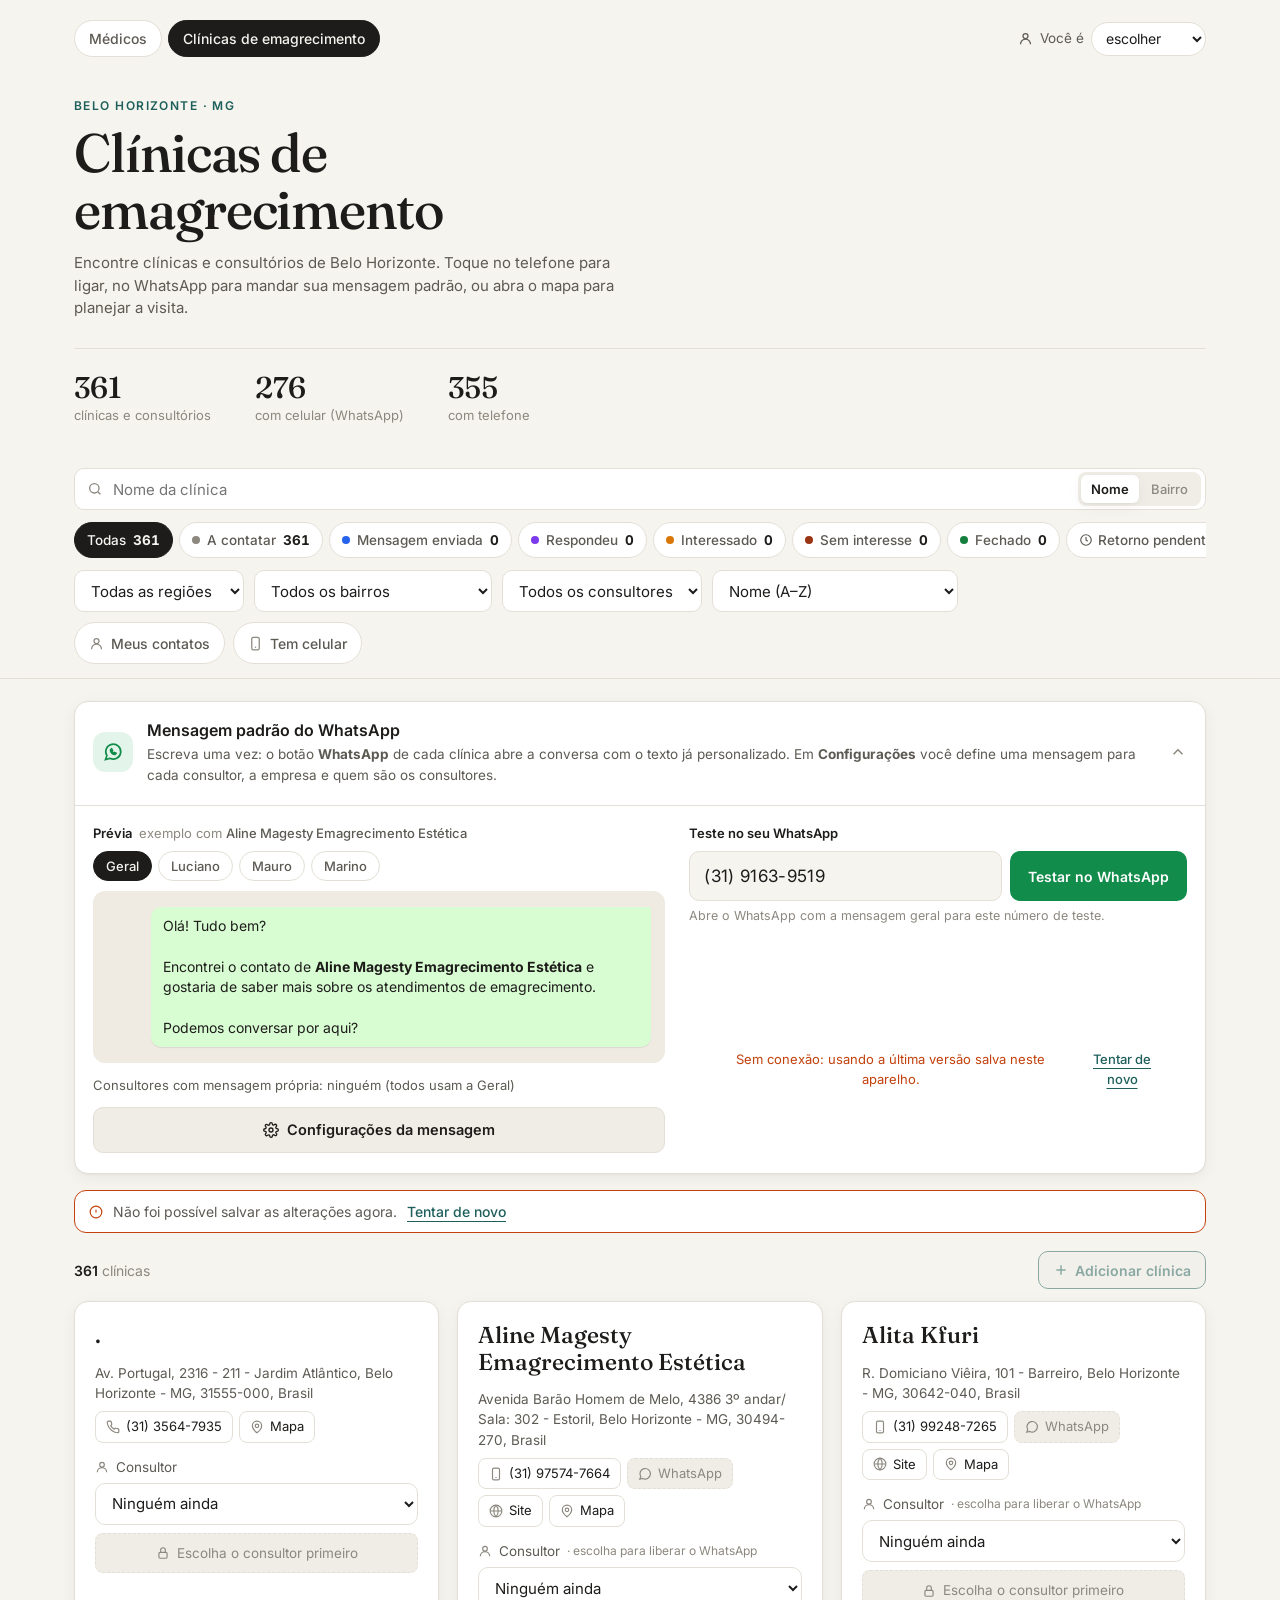
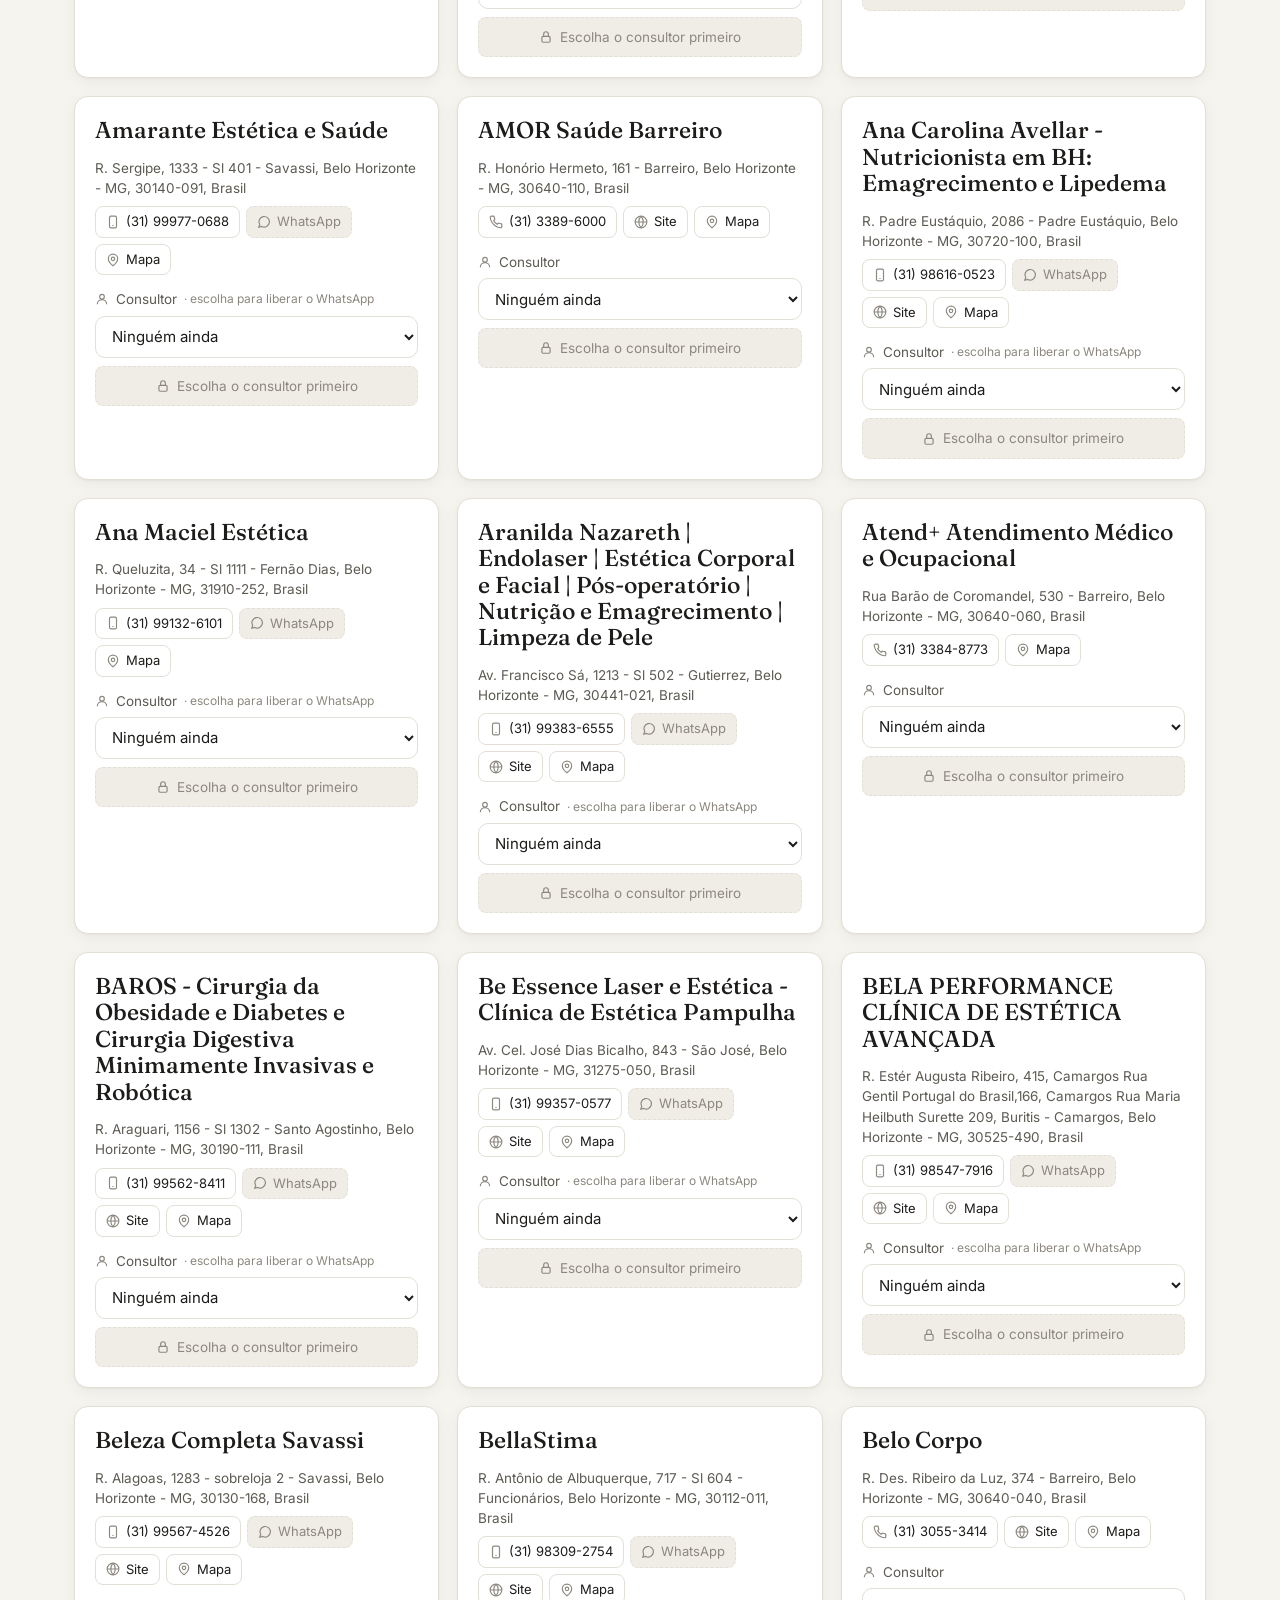
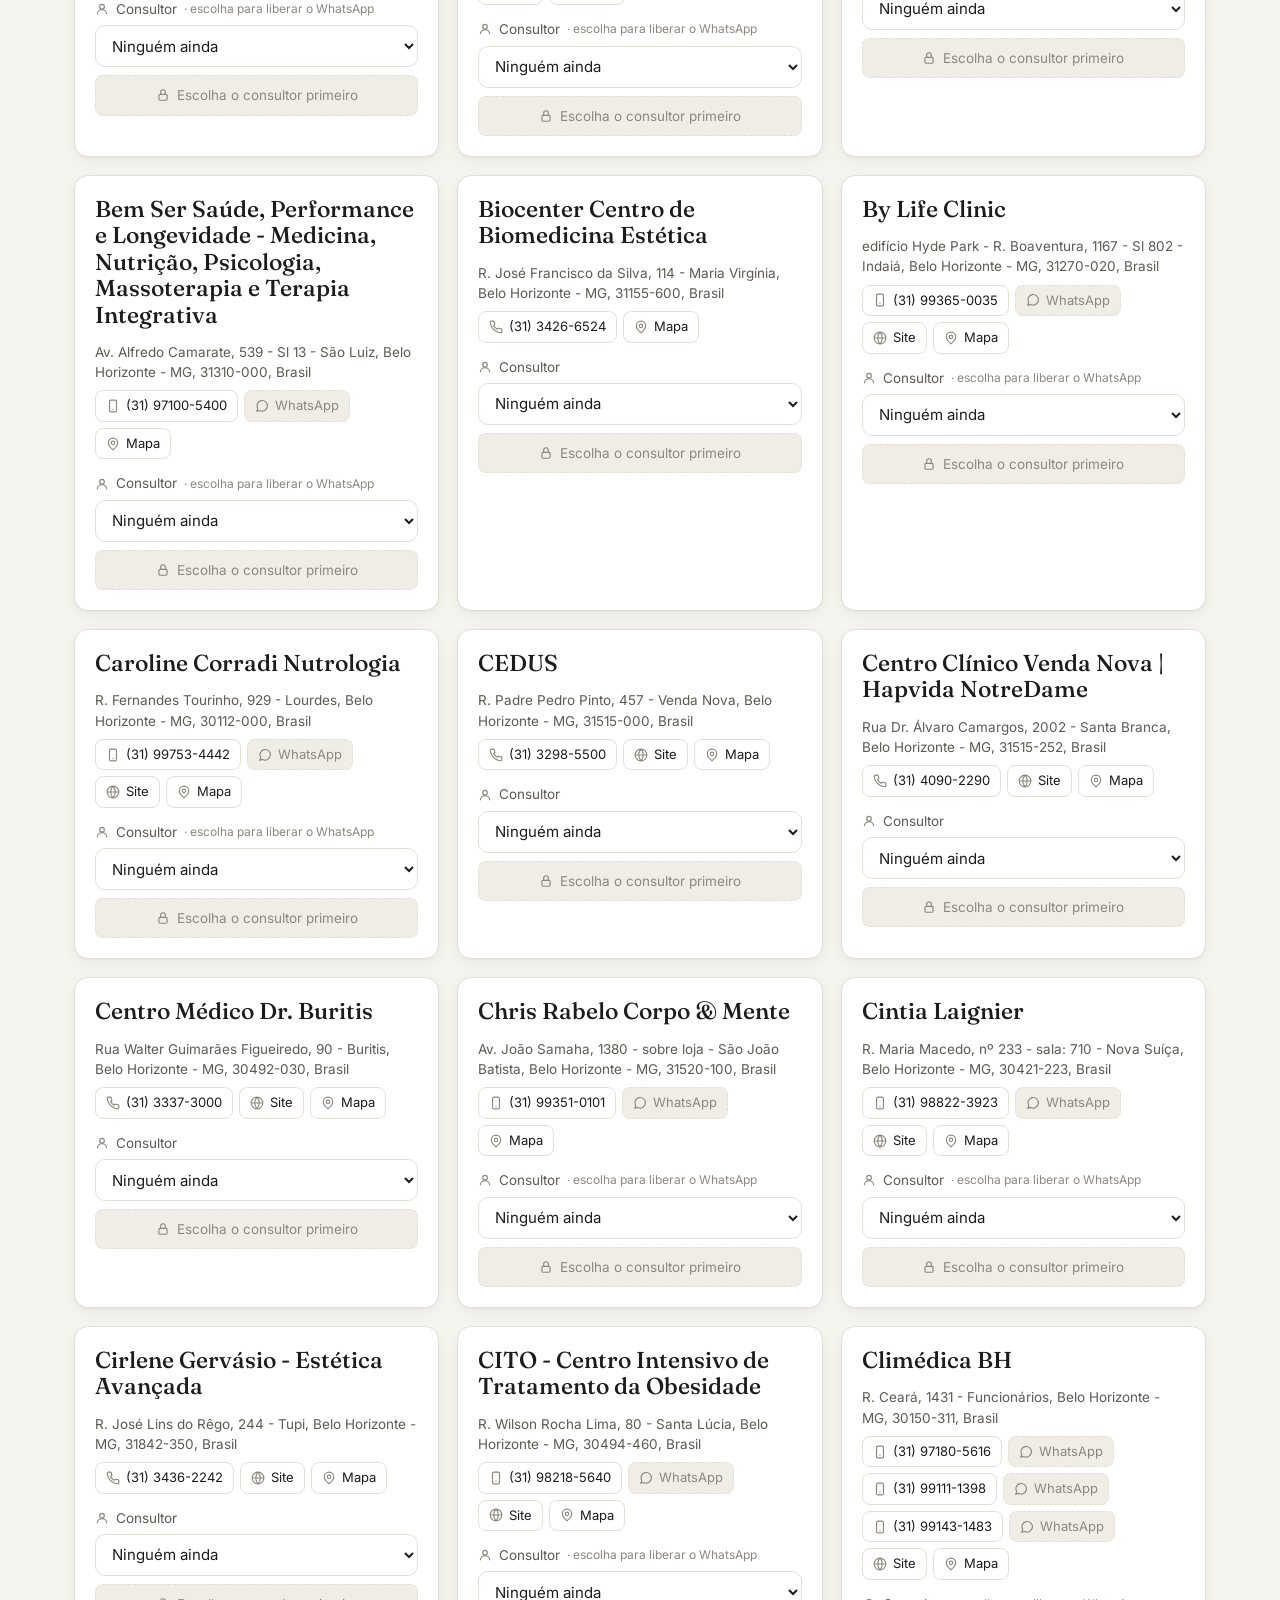
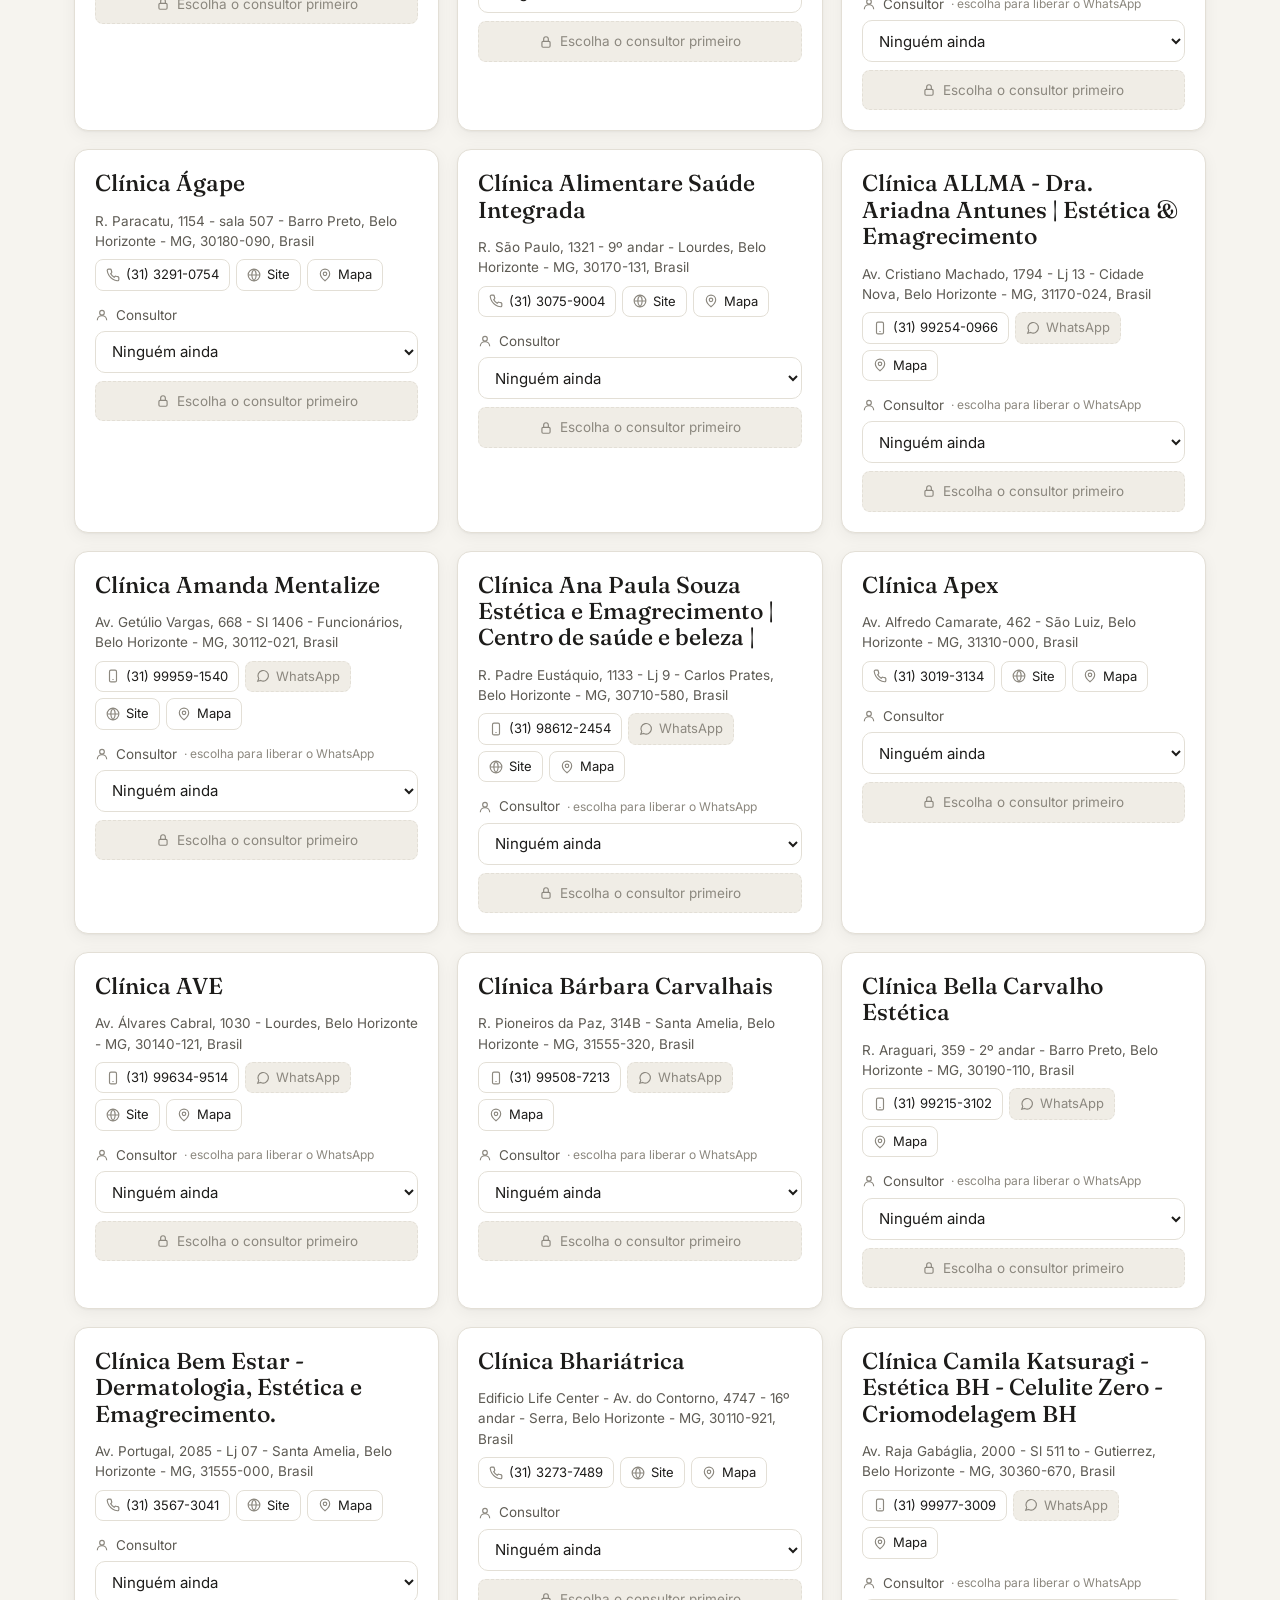
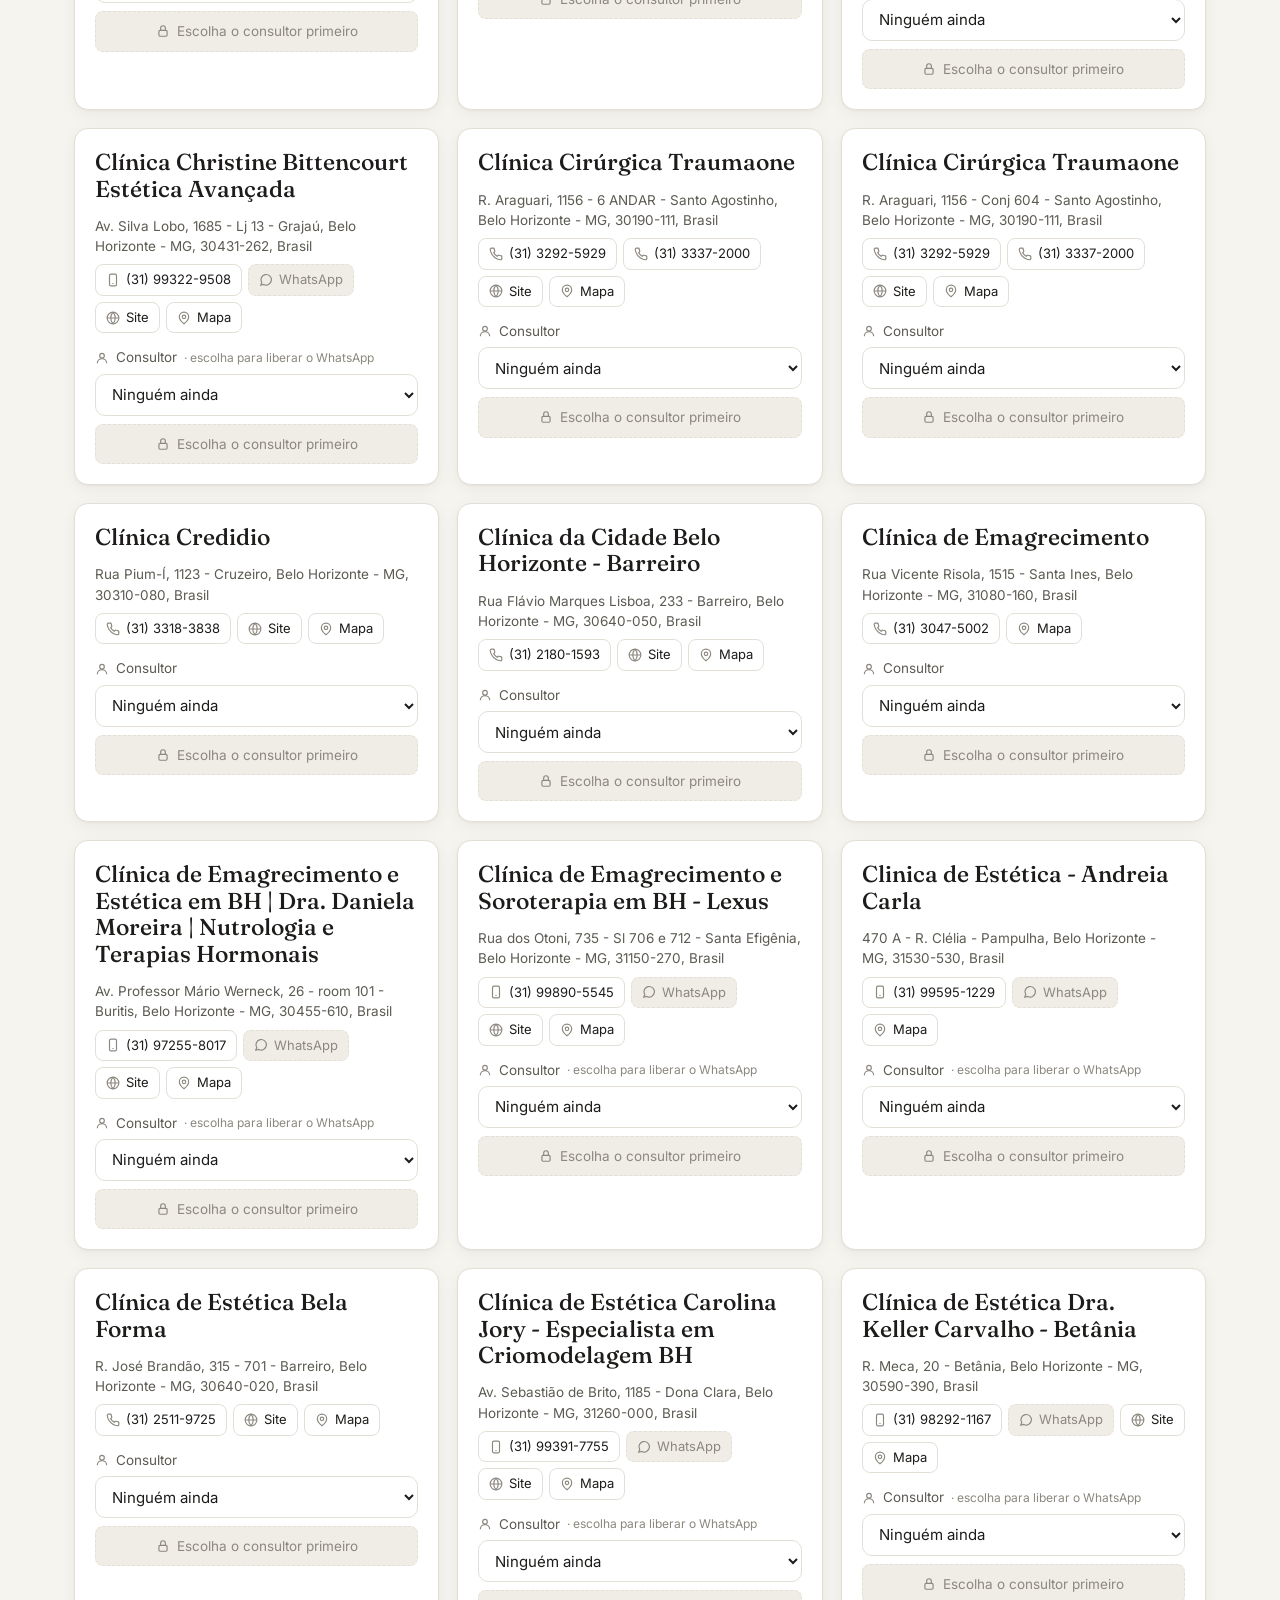
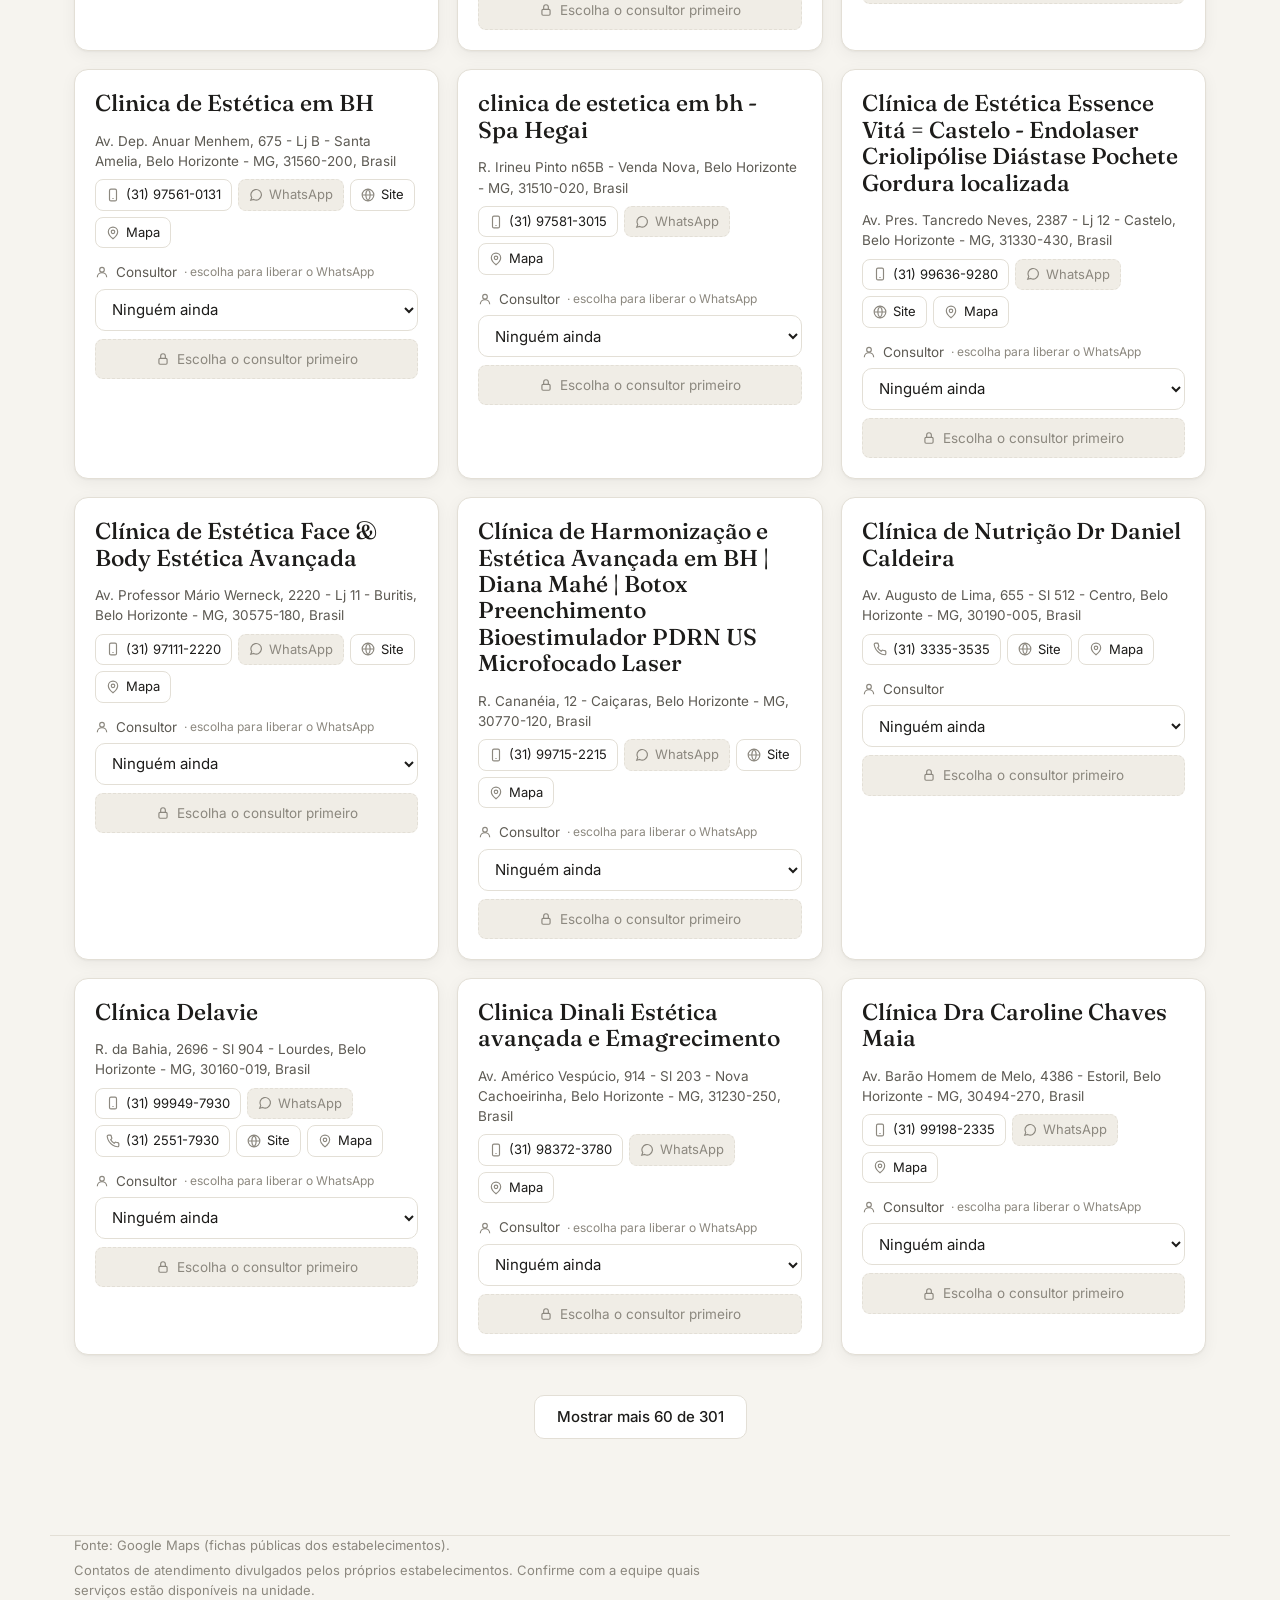
==== clinicas.html @ fc3628d3 "Médicos e clínicas no banco, com botão para adicionar novos - API: tabela itens (GET/POST/DELETE) e " ====
<!doctype html>
<html lang="pt-BR">
<head>
<meta charset="utf-8">
<meta name="viewport" content="width=device-width, initial-scale=1">
<meta name="robots" content="noindex, nofollow">
<title>Clínicas de emagrecimento em BH</title>
<link rel="preconnect" href="https://fonts.googleapis.com">
<link rel="preconnect" href="https://fonts.gstatic.com" crossorigin>
<link href="https://fonts.googleapis.com/css2?family=Fraunces:opsz,wght@9..144,500;9..144,600&family=Inter:wght@400;500;600&display=swap" rel="stylesheet">
<link rel="stylesheet" href="estilo.css?v=16cbb3d1">
</head>
<body>
<nav class="wrap diretorios" aria-label="Diretórios">
  <a href="index.html">Médicos</a>
  <a href="clinicas.html" aria-current="page">Clínicas de emagrecimento</a>
  <label class="eu"><svg width="15" height="15" viewBox="0 0 24 24" fill="none" stroke="currentColor" stroke-width="2" aria-hidden="true"><circle cx="12" cy="8" r="4"/><path d="M4 21a8 8 0 0 1 16 0"/></svg>Você é <select id="eu" aria-label="Você é (consultor que usa este aparelho)"></select></label>
</nav>
<header class="wrap">
  <div class="eyebrow">Belo Horizonte · MG</div>
  <h1>Clínicas de emagrecimento</h1>
  <p class="lede">Encontre clínicas e consultórios de Belo Horizonte. Toque no telefone para ligar, no WhatsApp para mandar sua mensagem padrão, ou abra o mapa para planejar a visita.</p>
  <div class="stats" id="stats"></div>
</header>

<div class="toolbar">
  <div class="wrap">
    <label class="search">
      <svg width="16" height="16" viewBox="0 0 24 24" fill="none" stroke="currentColor" stroke-width="2" aria-hidden="true"><circle cx="11" cy="11" r="7"/><path d="m20 20-3.5-3.5"/></svg>
      <input type="search" id="q" placeholder="Nome da clínica" aria-label="Buscar clínica pelo nome" autocomplete="off">
      <span class="busca-por" role="group" aria-label="Buscar por">
        <button type="button" data-por="nome" aria-pressed="true">Nome</button>
        <button type="button" data-por="bairro" aria-pressed="false">Bairro</button>
      </span>
    </label>
    <div class="funil" id="funil" role="group" aria-label="Etapa do contato"></div>
    <div class="filtros">
      <select id="regiao" aria-label="Região de BH"><option value="">Todas as regiões</option></select>
      <select id="bairro" aria-label="Bairro"><option value="">Todos os bairros</option></select>
      <select id="responsavel" aria-label="Consultor do contato"><option value="">Todos os consultores</option></select>
      <select id="ordem" aria-label="Ordenar a lista"></select>
      <div class="chips" role="group" aria-label="Filtros">
        <button type="button" class="chip" id="meus" aria-pressed="false">
          <svg width="15" height="15" viewBox="0 0 24 24" fill="none" stroke="currentColor" stroke-width="2" aria-hidden="true"><circle cx="12" cy="8" r="4"/><path d="M4 21a8 8 0 0 1 16 0"/></svg>
          Meus contatos
        </button>
        <button type="button" class="chip" id="cel" aria-pressed="false">
          <svg width="15" height="15" viewBox="0 0 24 24" fill="none" stroke="currentColor" stroke-width="2" aria-hidden="true"><rect x="6" y="2" width="12" height="20" rx="2.5"/><path d="M11 18h2"/></svg>
          Tem celular
        </button>
      </div>
    </div>
  </div>
</div>

<main class="wrap">
  <section class="wa-painel" id="wa-painel"></section>

  <div class="nuvem" id="nuvem" role="status"></div>

  <div class="meta">
    <div id="count" aria-live="polite"></div>
    <div class="meta-acoes">
      <button type="button" class="limpar" id="limpar" hidden>Limpar filtros</button>
      <button type="button" class="adicionar" id="adicionar"><svg width="16" height="16" viewBox="0 0 24 24" fill="none" stroke="currentColor" stroke-width="2.2" aria-hidden="true"><path d="M12 5v14M5 12h14"/></svg>Adicionar clínica</button>
    </div>
  </div>
  <div class="clinicas-grid" id="grid"></div>

  <div class="more" id="more" hidden><button type="button">Mostrar mais</button></div>
</main>

<footer class="wrap">
  <p id="fonte"></p>
  <p>Contatos de atendimento divulgados pelos próprios estabelecimentos. Confirme com a equipe quais serviços estão disponíveis na unidade.</p>
</footer>

<script src="comum.js?v=f55525d4"></script>
<script>
const MENSAGEM_PADRAO = "Olá! Tudo bem?\n\nEncontrei o contato de *{nome}* e gostaria de saber mais sobre os atendimentos de emagrecimento.\n\nPodemos conversar por aqui?";
const PAGINA = 60;
const estado = { q: "", por: "nome", regiao: "", bairro: "", cel: false, etapa: "", responsavel: "", ordem: "nome", limite: PAGINA };
let clinicas = [];

const etapas = criarEtapas({
  lista: "clinicas",
  chaveLocal: "clinicas.etapas",
  aviso: document.getElementById("nuvem"),
  aoMudar: () => { if (clinicas.length) render(); },
  podeMudar: id => Boolean(responsaveis.de(id)),
});
const responsaveis = criarResponsaveis({
  lista: "clinicas",
  chaveLocal: "clinicas.responsaveis",
  aviso: document.getElementById("nuvem"),
  aoMudar: () => { if (clinicas.length) render(); },
});

const mapaHref = c => c.place_id
  ? `https://www.google.com/maps/search/?api=1&query=${encodeURIComponent(c.nome || "clínica em Belo Horizonte")}&query_place_id=${encodeURIComponent(c.place_id)}`
  : `https://www.google.com/maps/search/?api=1&query=${encodeURIComponent([c.nome, c.endereco, c.bairro, "Belo Horizonte - MG"].filter(Boolean).join(", "))}`;

const painel = criarPainelWhatsApp({
  el: document.getElementById("wa-painel"),
  chave: "wa.clinicas",
  textoPadrao: MENSAGEM_PADRAO,
  descricao: "Escreva uma vez: o botão <b>WhatsApp</b> de cada clínica abre a conversa com o texto já personalizado. Em <b>Configurações</b> você define uma mensagem para cada consultor, a empresa e quem são os consultores.",
  campos: [{ token: "{nome}", rotulo: "Nome da clínica" }],
  montar: (texto, c) => texto.replaceAll("{nome}", c.nome),
  responsavelDe: c => responsaveis.de(c.id),
  exemplo: () => {
    const c = filtrar(clinicas).find(x => x.celulares.length) || clinicas.find(x => x.celulares.length);
    return c ? { item: c, nome: c.nome } : null;
  },
  aoMudar: () => render(),
  lista: "clinicas",
});

function htmlClinica(c) {
  const links = [htmlTelefones(c.celulares, c.fixos, painel.mensagem(c))];
  if (c.site) links.push(`<a href="${esc(siteHref(c.site))}" target="_blank" rel="noopener">${icone.web}<span>Site</span></a>`);
  links.push(`<a href="${esc(mapaHref(c))}" target="_blank" rel="noopener">${icone.map}<span>Mapa</span></a>`);
  const endereco = c.endereco ? `<div class="addr">${esc(c.endereco)}</div>` : "";
  return `<article class="card clinica-card" data-etapa="${etapas.etapa(c.id)}"><div class="clinica-corpo"><h3>${esc(c.nome)}</h3>${endereco}<div class="links">${links.join("")}</div>${htmlManual(c)}<div class="card-acoes">${responsaveis.seletor(c.id, c.celulares.length > 0)}${etapas.seletor(c.id)}</div></div></article>`;
}

function filtrar(lista) {
  const termo = semAcento(estado.q.trim());
  const numero = termo.replace(/\D/g, "");
  const porTelefone = estado.por === "nome" && numero && /^[\d ()+-]+$/.test(termo); // número digitado: busca pelo telefone
  return lista.filter(c =>
    (!estado.regiao || c.regiao === estado.regiao) &&
    (!estado.bairro || c.bairro === estado.bairro) &&
    (!estado.cel || c.celulares.length) &&
    etapas.passa(c.id, estado.etapa) &&
    responsaveis.passa(c.id, estado.responsavel) &&
    (!termo || (porTelefone
      ? [...c.celulares, ...c.fixos].some(t => t.replace(/\D/g, "").includes(numero))
      : semAcento(estado.por === "bairro" ? (c.bairro || c.endereco || "") : c.nome).includes(termo)))
  );
}

function render() {
  const lista = ordenar(filtrar(clinicas), estado.ordem, c => c.id, { etapas, responsaveis });
  document.getElementById("grid").innerHTML = lista.length
    ? lista.slice(0, estado.limite).map(htmlClinica).join("")
    : '<div class="empty">Nenhuma clínica encontrada com esses filtros.</div>';
  document.getElementById("count").innerHTML = `<strong>${lista.length}</strong> ${lista.length === 1 ? "clínica" : "clínicas"}`;
  document.getElementById("limpar").hidden = !(estado.q.trim() || estado.regiao || estado.bairro || estado.cel || estado.etapa || estado.responsavel);
  atualizarAcompanhamento();
  responsaveis.preencherFiltro(document.getElementById("responsavel"), clinicas.map(c => c.id), estado.responsavel);
  const restantes = lista.length - estado.limite;
  document.getElementById("more").hidden = restantes <= 0;
  document.querySelector("#more button").textContent = `Mostrar mais ${Math.min(restantes, PAGINA)} de ${restantes}`;
  painel.atualizar();
}

function aplicar(mudanca) {
  Object.assign(estado, mudanca, { limite: PAGINA });
  const q = document.getElementById("q");
  if (q.value !== estado.q) q.value = estado.q;
  sincronizarBusca(estado.por, { nome: "Nome da clínica", bairro: "Nome do bairro" }, "clínica");
  localidades();
  document.getElementById("cel").setAttribute("aria-pressed", String(estado.cel));
  render();
}

const atualizarAcompanhamento = ligarAcompanhamento({ estado, aplicar, etapas, ids: () => clinicas.map(c => c.id) });

function stats() {
  const itens = [
    [clinicas.length, "clínicas e consultórios"],
    [clinicas.filter(c => c.celulares.length).length, "com celular (WhatsApp)"],
    [clinicas.filter(c => c.celulares.length || c.fixos.length).length, "com telefone"],
  ];
  document.getElementById("stats").innerHTML = itens.map(([n, t]) => `<div class="stat"><b>${n.toLocaleString("pt-BR")}</b><span>${t}</span></div>`).join("");
}

const localidades = () => preencherLocalidades(
  document.getElementById("regiao"), document.getElementById("bairro"), clinicas, c => [c], estado);

let t;
document.getElementById("q").addEventListener("input", e => { clearTimeout(t); t = setTimeout(() => aplicar({ q: e.target.value }), 120); });
document.querySelectorAll(".busca-por button").forEach(b => b.addEventListener("click", () => {
  aplicar({ por: b.dataset.por });
  document.getElementById("q").focus();
}));
document.getElementById("cel").addEventListener("click", () => aplicar({ cel: !estado.cel }));
document.getElementById("regiao").addEventListener("change", e => aplicar({ regiao: e.target.value, bairro: "" }));
document.getElementById("bairro").addEventListener("change", e => aplicar({ bairro: e.target.value }));
document.getElementById("limpar").addEventListener("click", () => aplicar({ q: "", regiao: "", bairro: "", cel: false, etapa: "", responsavel: "" }));
etapas.ligar(document.getElementById("grid"));
criarFormularioNovo({
  tipo: "clinicas",
  botao: document.getElementById("adicionar"),
  bairros: () => clinicas.map(c => ({ bairro: c.bairro, regiao: c.regiao })),
  aoAdicionar: c => { // mostra a clínica nova na lista
    clinicas = [...clinicas, c].sort(porNome);
    stats();
    aplicar({ q: c.nome, por: "nome", regiao: "", bairro: "", cel: false, etapa: "", responsavel: "" });
  },
});
ligarApagar(document.getElementById("grid"), "clinicas", id => { clinicas = clinicas.filter(c => c.id !== id); stats(); aplicar({}); });
responsaveis.ligar(document.getElementById("grid"));
document.getElementById("responsavel").addEventListener("change", e => aplicar({ responsavel: e.target.value }));
document.querySelector("#more button").addEventListener("click", () => { estado.limite += PAGINA; render(); });


// Lista do banco (API); sem conexão, o JSON publicado (só leitura).
carregarItens("clinicas", {
  arquivo: "clinicas.json",
  meta: j => ({ fonte: j.fonte }),
  itens: j => j.clinicas.map(c => ({ ...c, id: c.place_id, origem: "importado" })),
})
  .then(({ meta, itens, daApi }) => {
    clinicas = itens.sort(porNome);
    document.getElementById("fonte").textContent = `Fonte: ${meta.fonte || "Google Maps"}.`;
    stats(); localidades(); render();
    if (!daApi) somenteLeitura("clínicas");
  })
  .catch(erro => {
    console.error(erro);
    document.getElementById("grid").innerHTML = '<div class="erro">Não foi possível carregar a lista de clínicas.<br>Recarregue a página para tentar de novo.</div>';
  });
</script>
</body>
</html>
---- estilo.css ----
:root {
  --bg: #f6f4ef;
  --surface: #ffffff;
  --surface-2: #f0ede6;
  --ink: #1d1c1a;
  --ink-2: #5d5a53;
  --ink-3: #8c887f;
  --line: #e3dfd6;
  --accent: #1f5f5b;
  --accent-soft: #dcebe8;
  --endo: #1f5f5b;
  --endo-soft: #dcebe8;
  --nutro: #9a5a12;
  --nutro-soft: #f6e6cf;
  --sus: #2d5b9a;
  --sus-soft: #e0e9f6;
  --wa: #128c4a;
  --wa-ink: #ffffff;
  --wa-soft: #e3f5ea;
  --wa-bolha: #d9fdd3;
  --wa-tela: #efeae2;
  --shadow: 0 1px 2px rgba(29,28,26,.04), 0 4px 16px rgba(29,28,26,.05);
  --radius: 14px;
  color-scheme: light;
}
@media (prefers-color-scheme: dark) {
  :root:not([data-theme="light"]) {
    --bg: #151614; --surface: #1d1f1c; --surface-2: #252824; --ink: #ecebe6; --ink-2: #b2afa7;
    --ink-3: #85827a; --line: #2f322e; --accent: #7cc4bc; --accent-soft: #1f3533;
    --endo: #7cc4bc; --endo-soft: #1f3533; --nutro: #e5b06a; --nutro-soft: #3a2d1b;
    --sus: #8fb3e8; --sus-soft: #1f2a3b; --shadow: 0 1px 2px rgba(0,0,0,.3); color-scheme: dark;
    --wa: #3ecf7a; --wa-ink: #0b1f13; --wa-soft: #17301f; --wa-bolha: #144d37; --wa-tela: #0e1512;
  }
}
:root[data-theme="dark"] {
  --bg: #151614; --surface: #1d1f1c; --surface-2: #252824; --ink: #ecebe6; --ink-2: #b2afa7;
  --ink-3: #85827a; --line: #2f322e; --accent: #7cc4bc; --accent-soft: #1f3533;
  --endo: #7cc4bc; --endo-soft: #1f3533; --nutro: #e5b06a; --nutro-soft: #3a2d1b;
  --sus: #8fb3e8; --sus-soft: #1f2a3b; --shadow: 0 1px 2px rgba(0,0,0,.3); color-scheme: dark;
    --wa: #3ecf7a; --wa-ink: #0b1f13; --wa-soft: #17301f; --wa-bolha: #144d37; --wa-tela: #0e1512;
}

* { box-sizing: border-box; }
body {
  margin: 0; background: var(--bg); color: var(--ink);
  font: 15px/1.5 Inter, system-ui, -apple-system, "Segoe UI", sans-serif;
  -webkit-font-smoothing: antialiased;
}
a { color: inherit; }
.wrap { max-width: 1180px; margin: 0 auto; padding: 0 24px; }

/* Cabeçalho */
header.wrap { padding-top: 40px; padding-bottom: 28px; }
.eyebrow { font-size: 12px; letter-spacing: .12em; text-transform: uppercase; color: var(--accent); font-weight: 600; }
h1 {
  font-family: Fraunces, Georgia, serif; font-weight: 500; font-size: clamp(34px, 5vw, 54px);
  line-height: 1.05; letter-spacing: -.02em; margin: 10px 0 14px; max-width: 16ch;
}
.lede { color: var(--ink-2); max-width: 62ch; margin: 0; }
.stats { display: grid; grid-template-columns: repeat(4, max-content); gap: 12px 44px; margin-top: 28px; padding-top: 22px; border-top: 1px solid var(--line); }
.stat b { display: block; font-family: Fraunces, Georgia, serif; font-weight: 500; font-size: 30px; line-height: 1.1; font-variant-numeric: tabular-nums; }
.stat span { font-size: 13px; color: var(--ink-3); }

/* Barra de filtros */
.toolbar {
  position: sticky; top: 0; z-index: 5; background: color-mix(in srgb, var(--bg) 88%, transparent);
  backdrop-filter: blur(10px); -webkit-backdrop-filter: blur(10px); border-bottom: 1px solid var(--line);
}
.toolbar .wrap { display: flex; flex-wrap: wrap; gap: 10px; align-items: center; padding-top: 14px; padding-bottom: 14px; }
.search { flex: 1 1 360px; position: relative; }
.search svg { position: absolute; left: 13px; top: 50%; transform: translateY(-50%); color: var(--ink-3); pointer-events: none; }
input[type="search"], select {
  width: 100%; height: 42px; border: 1px solid var(--line); border-radius: 10px; background: var(--surface);
  color: var(--ink); font: inherit; padding: 0 12px;
}
input[type="search"] { padding-left: 38px; }
select { width: auto; min-width: 170px; max-width: 100%; cursor: pointer; }
input:focus-visible, select:focus-visible, button:focus-visible, a:focus-visible, summary:focus-visible {
  outline: 2px solid var(--accent); outline-offset: 2px;
}
.seg { display: inline-flex; background: var(--surface-2); border-radius: 10px; padding: 3px; gap: 2px; }
.seg button {
  border: 0; background: transparent; color: var(--ink-2); font: inherit; font-size: 14px; font-weight: 500;
  height: 36px; padding: 0 14px; border-radius: 8px; cursor: pointer; white-space: nowrap;
}
.seg button[aria-pressed="true"] { background: var(--ink); color: var(--bg); box-shadow: var(--shadow); }
.filtros { display: flex; flex-wrap: wrap; gap: 10px; align-items: center; }
.chips { display: flex; gap: 8px; }
.chip {
  display: inline-flex; align-items: center; justify-content: center; gap: 7px; height: 42px; padding: 0 14px;
  border: 1px solid var(--line); border-radius: 999px; background: var(--surface); color: var(--ink-2);
  font: inherit; font-size: 14px; font-weight: 500; cursor: pointer; white-space: nowrap;
  transition: background .15s, border-color .15s, color .15s;
}
.chip svg { flex: none; color: var(--ink-3); transition: color .15s; }
.chip:hover { border-color: var(--accent); color: var(--ink); }
.chip[aria-pressed="true"] { background: var(--accent-soft); border-color: var(--accent); color: var(--accent); }
.chip[aria-pressed="true"] svg { color: var(--accent); }

/* Resultados */
.meta { display: flex; justify-content: space-between; align-items: center; gap: 12px; min-height: 32px; margin: 18px 0 12px; color: var(--ink-3); font-size: 14px; }
.limpar { border: 0; background: none; padding: 6px 0; font: inherit; font-size: 14px; font-weight: 500; color: var(--accent); cursor: pointer; text-decoration: underline; text-underline-offset: 4px; }
.limpar[hidden] { display: none; }
.meta strong { color: var(--ink); font-weight: 600; }
.grid { display: grid; grid-template-columns: repeat(auto-fill, minmax(330px, 1fr)); gap: 16px; padding-bottom: 40px; }
.card {
  background: var(--surface); border: 1px solid var(--line); border-radius: var(--radius); box-shadow: var(--shadow);
  padding: 20px; display: flex; flex-direction: column; gap: 14px; min-width: 0;
}
.card-head { display: flex; gap: 14px; align-items: flex-start; }
.avatar {
  flex: none; width: 44px; height: 44px; border-radius: 50%; display: grid; place-items: center;
  font-weight: 600; font-size: 15px; letter-spacing: .02em; background: var(--endo-soft); color: var(--endo);
}
.avatar.nutro { background: var(--nutro-soft); color: var(--nutro); }
.card h2 { font-size: 17px; line-height: 1.3; font-weight: 600; margin: 0 0 4px; overflow-wrap: anywhere; }
.crm { font: 12.5px/1 ui-monospace, "SF Mono", Menlo, monospace; color: var(--ink-3); }
.tags { display: flex; flex-wrap: wrap; gap: 6px; }
.tag { font-size: 12px; font-weight: 500; padding: 3px 9px; border-radius: 999px; background: var(--endo-soft); color: var(--endo); }
.tag.nutro { background: var(--nutro-soft); color: var(--nutro); }
.tag.sus { background: var(--sus-soft); color: var(--sus); }

.locais { list-style: none; margin: 0; padding: 0; display: flex; flex-direction: column; }
.local { padding: 12px 0; border-top: 1px solid var(--line); }
.local:first-child { border-top: 0; padding-top: 0; }
.local-nome { font-weight: 500; font-size: 14px; display: flex; gap: 8px; align-items: baseline; justify-content: space-between; }
.local-nome span { overflow-wrap: anywhere; }
.sus-dot { flex: none; font-size: 11px; font-weight: 600; color: var(--sus); background: var(--sus-soft); padding: 1px 7px; border-radius: 999px; }
.addr { color: var(--ink-2); font-size: 13.5px; margin: 2px 0 8px; }
.links { display: flex; flex-wrap: wrap; gap: 6px; }
.links a {
  display: inline-flex; align-items: center; gap: 6px; font-size: 13px; text-decoration: none; color: var(--ink);
  border: 1px solid var(--line); border-radius: 8px; padding: 5px 10px; max-width: 100%; background: var(--surface);
  transition: border-color .15s, background .15s;
}
.links a:hover { border-color: var(--accent); background: var(--accent-soft); }
.links a span { overflow: hidden; text-overflow: ellipsis; white-space: nowrap; }
.links svg { flex: none; color: var(--ink-3); }
details > summary {
  list-style: none; cursor: pointer; font-size: 13px; font-weight: 500; color: var(--accent);
  padding: 10px 0 0; border-top: 1px solid var(--line);
}
details > summary::-webkit-details-marker { display: none; }
details[open] > summary { margin-bottom: 4px; }

.empty, .erro { text-align: center; padding: 64px 20px; color: var(--ink-2); grid-column: 1 / -1; }
.erro code { background: var(--surface-2); padding: 2px 6px; border-radius: 6px; }
.more { display: flex; justify-content: center; padding-bottom: 48px; }
.more[hidden] { display: none; }
.more button {
  font: inherit; font-weight: 500; border: 1px solid var(--line); background: var(--surface); color: var(--ink);
  height: 44px; padding: 0 22px; border-radius: 10px; cursor: pointer;
}
.more button:hover { border-color: var(--accent); }
footer { border-top: 1px solid var(--line); padding: 24px 0 40px; color: var(--ink-3); font-size: 13px; }
footer p { margin: 0 0 6px; max-width: 80ch; }

@media (max-width: 640px) {
  .wrap { padding: 0 16px; }
  header.wrap { padding-top: 22px; padding-bottom: 20px; }
  .stats { grid-template-columns: 1fr 1fr; gap: 8px; margin-top: 20px; padding-top: 0; border-top: 0; }
  .stat { background: var(--surface); border: 1px solid var(--line); border-radius: 12px; padding: 9px 12px; }
  .stat b { font-size: 22px; }
  .stat span { font-size: 12.5px; }
  .toolbar { position: static; backdrop-filter: none; -webkit-backdrop-filter: none; background: none; }
  .toolbar .wrap { padding-top: 4px; }
  .search { flex-basis: 100%; }
  .grid { grid-template-columns: 1fr; }
  .seg { width: 100%; }
  .seg button { flex: 1; padding: 0 8px; }
  .filtros { width: 100%; }
  select { width: 100%; }
  .chips { width: 100%; flex-wrap: wrap; }
  .chip { flex: 1 1 auto; padding: 0 12px; }
}
@media (prefers-reduced-motion: reduce) { * { transition: none !important; } }

.diretorios { display: flex; flex-wrap: wrap; gap: 6px; padding-top: 20px; }
.diretorios a {
  padding: 7px 14px; border-radius: 999px; border: 1px solid var(--line); background: var(--surface);
  color: var(--ink-2); font-size: 14px; font-weight: 500; text-decoration: none; transition: border-color .15s;
}
.diretorios a:hover { border-color: var(--accent); color: var(--ink); }
.diretorios [aria-current] { background: var(--ink); border-color: var(--ink); color: var(--bg); }
.diretorios [aria-current]:hover { color: var(--bg); }

.clinicas-grid { display: grid; grid-template-columns: repeat(auto-fill, minmax(min(100%, 290px), 1fr)); gap: 18px; margin-bottom: 40px; }
.clinica-card { overflow: hidden; padding: 0; gap: 0; }
.clinica-corpo { padding: 20px; }
.clinica-corpo h3 { font: 500 23px/1.15 Fraunces, Georgia, serif; margin: 0 0 14px; }
.clinicas-titulo { font: 500 27px/1.2 Fraunces, Georgia, serif; }
.clinica-card[hidden] { display: none; }
main:has(.clinicas-grid) { padding-bottom: 48px; }
.clinica-corpo h3 { overflow-wrap: anywhere; }


/* Mensagem padrão do WhatsApp */
.wa-painel { margin-top: 22px; background: var(--surface); border: 1px solid var(--line); border-radius: var(--radius); box-shadow: var(--shadow); }
.wa-painel > details > summary {
  display: flex; align-items: center; gap: 14px; padding: 16px 18px; border-top: 0; color: var(--ink); font-size: inherit;
}
.wa-selo { flex: none; width: 40px; height: 40px; border-radius: 12px; display: grid; place-items: center; background: var(--wa-soft); color: var(--wa); }
.wa-cabeca { flex: 1; min-width: 0; display: flex; flex-direction: column; gap: 2px; }
.wa-titulo { font-weight: 600; font-size: 16px; }
.wa-sub { font-weight: 400; font-size: 13.5px; color: var(--ink-2); }
.wa-seta { flex: none; color: var(--ink-3); transition: transform .2s; }
.wa-painel details[open] .wa-seta { transform: rotate(180deg); }
.wa-corpo { display: grid; grid-template-columns: minmax(0, 1.15fr) minmax(0, 1fr); gap: 24px; padding: 4px 18px 20px; border-top: 1px solid var(--line); padding-top: 18px; }
.wa-rotulo { display: block; font-size: 13px; font-weight: 600; color: var(--ink); margin-bottom: 8px; }
.wa-exemplo { font-weight: 400; color: var(--ink-3); margin-left: 4px; }
.wa-exemplo b { font-weight: 500; color: var(--ink-2); }
#wa-texto {
  width: 100%; min-height: 150px; resize: vertical; border: 1px solid var(--line); border-radius: 10px; background: var(--bg);
  color: var(--ink); font: inherit; font-size: 14.5px; line-height: 1.5; padding: 12px;
}
#wa-texto:focus-visible { outline: 2px solid var(--wa); outline-offset: 1px; }
.wa-tokens { display: flex; flex-wrap: wrap; align-items: center; gap: 6px; margin-top: 10px; font-size: 13px; color: var(--ink-3); }
.wa-tokens button {
  border: 1px dashed var(--wa); background: var(--wa-soft); color: var(--wa); border-radius: 999px; padding: 4px 11px;
  font: inherit; font-size: 13px; font-weight: 500; cursor: pointer;
}
.wa-tokens button::before { content: "+ "; }
.wa-tokens button:hover { border-style: solid; }
.wa-dica { font-size: 12.5px; color: var(--ink-3); margin: 10px 0 4px; }
.wa-dica code { background: var(--surface-2); padding: 1px 5px; border-radius: 5px; }
.wa-tela { background: var(--wa-tela); border-radius: 12px; padding: 16px 14px; margin-bottom: 16px; }
.wa-bolha {
  position: relative; margin-left: auto; max-width: 92%; width: fit-content; background: var(--wa-bolha); color: var(--ink);
  border-radius: 10px 2px 10px 10px; padding: 9px 12px; font-size: 14px; line-height: 1.45; white-space: pre-wrap; overflow-wrap: anywhere;
  box-shadow: 0 1px 1px rgba(0,0,0,.08);
}
.wa-vazio { color: var(--ink-3); font-style: italic; }
.wa-teste { display: flex; gap: 8px; }
.wa-teste input {
  flex: 1 1 auto; min-width: 0; height: 50px; border: 1px solid var(--line); border-radius: 10px; background: var(--bg);
  color: var(--ink); font: inherit; font-size: 17px; letter-spacing: .02em; padding: 0 14px;
}
.wa-botao, .links a.wa-link { background: var(--wa); border-color: var(--wa); color: var(--wa-ink); }
.wa-botao {
  display: inline-flex; align-items: center; justify-content: center; height: 50px; padding: 0 18px; border-radius: 10px;
  font-weight: 600; font-size: 14px; text-decoration: none; white-space: nowrap; cursor: pointer;
}
.wa-botao:hover { filter: brightness(1.06); }
.wa-botao[aria-disabled="true"] { background: var(--surface-2); color: var(--ink-3); cursor: not-allowed; filter: none; }
.wa-ajuda { display: block; margin-top: 6px; font-size: 12.5px; color: var(--ink-3); }
.wa-ajuda.erro-campo { color: #c2410c; }
.links a.wa-link svg { color: var(--wa-ink); }
.links a.wa-link:hover { background: var(--wa); border-color: var(--wa); filter: brightness(1.06); }

@media (max-width: 760px) {
  .wa-corpo { grid-template-columns: 1fr; gap: 18px; }
}
@media (max-width: 640px) {
  .wa-painel > details > summary { padding: 14px; gap: 12px; }
  .wa-corpo { padding: 14px 14px 16px; }
  .wa-teste { flex-direction: column; }
  .wa-teste input { flex: none; width: 100%; }
  .wa-botao { width: 100%; height: 48px; }
}

/* Clínicas já contatadas */
.contato-btn {
  display: flex; align-items: center; justify-content: center; gap: 7px; width: 100%; margin-top: auto; padding: 9px 12px;
  border: 1px dashed var(--line); border-radius: 8px; background: none; color: var(--ink-2);
  font: inherit; font-size: 13.5px; font-weight: 500; cursor: pointer; transition: border-color .15s, background .15s, color .15s;
}
.contato-btn svg { flex: none; }
.clinica-corpo .card-acoes { margin-top: 14px; }
.contato-btn:hover { border-color: var(--accent); color: var(--accent); }
.contato-btn[aria-pressed="true"] { border-style: solid; border-color: var(--accent); background: var(--accent-soft); color: var(--accent); }


/* Aviso quando as marcações não puderam ser salvas na API */
.nuvem { display: flex; flex-wrap: wrap; align-items: center; gap: 6px 10px; margin-top: 16px; padding: 10px 14px; border: 1px solid #c2410c; border-radius: 12px; background: var(--surface); color: var(--ink-2); font-size: 14px; }
.nuvem:empty { display: none; }
.nuvem svg { flex: none; color: #c2410c; }
.nuvem .limpar { padding: 0; }

/* Situação da mensagem e das configurações salvas na API */
.wa-salvo { display: inline-flex; align-items: center; gap: 5px; font-size: 13px; color: var(--ink-3); min-height: 1.5em; }
.wa-salvo.salvo { color: var(--accent); }
.wa-salvo.erro { color: #c2410c; }
.wa-salvo .limpar { padding: 0; font-size: 13px; }

/* Responsável pelo contato e botão de contatado, no pé do card */
.card-acoes { display: flex; flex-direction: column; gap: 8px; margin-top: auto; }
.card-acoes .contato-btn { margin-top: 0; }
.responsavel svg { flex: none; color: var(--ink-3); }
.responsavel.definido select { border-color: var(--accent); color: var(--accent); font-weight: 600; background: var(--accent-soft); }
.responsavel.definido svg { color: var(--accent); }

/* Painel: prévia + botão de configurações */
.wa-resumo { font-size: 13px; color: var(--ink-2); line-height: 1.55; margin: -4px 0 12px; }
.wa-resumo b { font-weight: 600; color: var(--ink); }
.wa-config-btn {
  display: inline-flex; align-items: center; justify-content: center; gap: 8px; width: 100%; height: 46px;
  border: 1px solid var(--line); border-radius: 10px; background: var(--surface-2); color: var(--ink);
  font: inherit; font-size: 14.5px; font-weight: 600; cursor: pointer; transition: border-color .15s, background .15s;
}
.wa-config-btn:hover { border-color: var(--wa); background: var(--wa-soft); }
.wa-lado { display: flex; flex-direction: column; }
.wa-lado .wa-salvo { margin-top: auto; padding-top: 14px; }

/* Janela de configurações */
.wa-config {
  width: min(680px, calc(100vw - 24px)); max-height: calc(100dvh - 24px); padding: 0; border: 1px solid var(--line);
  border-radius: 16px; background: var(--surface); color: var(--ink); box-shadow: 0 20px 60px rgba(0,0,0,.35);
}
.wa-config::backdrop { background: rgba(10,10,10,.55); }
.wa-config form { display: flex; flex-direction: column; max-height: calc(100dvh - 26px); }
.wa-config-topo { display: flex; align-items: center; justify-content: space-between; gap: 12px; padding: 16px 20px; border-bottom: 1px solid var(--line); }
.wa-config-topo h2 { display: flex; align-items: center; gap: 9px; margin: 0; font-size: 17px; font-weight: 600; }
.wa-fechar { border: 0; background: none; color: var(--ink-3); font-size: 26px; line-height: 1; cursor: pointer; padding: 0 4px; }
.wa-fechar:hover { color: var(--ink); }
.wa-config-corpo { overflow-y: auto; padding: 4px 20px 8px; }
.wa-config-corpo section { padding: 16px 0; border-bottom: 1px solid var(--line); }
.wa-config-corpo section:last-child { border-bottom: 0; }
.wa-config-corpo h3 { margin: 0 0 6px; font-size: 14px; font-weight: 600; text-transform: uppercase; letter-spacing: .05em; color: var(--ink-2); }
.wa-config-corpo .wa-dica { margin: 0 0 10px; }
.wa-config textarea, .wa-campo input {
  width: 100%; border: 1px solid var(--line); border-radius: 10px; background: var(--bg); color: var(--ink);
  font: inherit; font-size: 15px; padding: 10px 12px; resize: vertical;
}
.wa-campo input { height: 44px; }
.wa-config textarea:focus-visible, .wa-campo input:focus-visible { outline: 2px solid var(--wa); outline-offset: 1px; }
.wa-campo { display: flex; flex-direction: column; gap: 6px; font-size: 13.5px; font-weight: 500; margin-top: 10px; }
.wa-campo small { font-weight: 400; color: var(--ink-3); }
.wa-tela-mini { margin: 12px 0 8px; padding: 12px; }
.wa-config-pe { display: flex; align-items: center; gap: 10px; padding: 14px 20px; border-top: 1px solid var(--line); }
.wa-config-pe .wa-salvo { flex: 1; min-width: 0; }
.wa-config-pe .wa-botao { width: auto; height: 44px; padding: 0 22px; border: 0; font: inherit; font-weight: 600; }
.wa-config-pe .wa-botao:disabled { opacity: .6; cursor: wait; }
.wa-secundario { height: 44px; padding: 0 16px; border: 1px solid var(--line); border-radius: 10px; background: none; color: var(--ink); font: inherit; font-weight: 500; cursor: pointer; }
@media (max-width: 640px) {
  .wa-config { width: 100vw; max-width: 100vw; max-height: 100dvh; height: 100dvh; border-radius: 0; margin: 0; }
  .wa-config form { max-height: 100dvh; height: 100%; }
  .wa-config-corpo { flex: 1; }
  .wa-config-pe { flex-wrap: wrap; }
  .wa-config-pe .wa-salvo { flex-basis: 100%; }
  .wa-config-pe .wa-secundario, .wa-config-pe .wa-botao { flex: 1; }
}

/* Uma mensagem por responsável: abas na janela e botões na prévia */
.wa-abas { display: flex; flex-wrap: wrap; gap: 6px; margin: 4px 0 10px; }
.wa-abas button {
  display: inline-flex; flex-direction: column; align-items: flex-start; gap: 1px; padding: 7px 12px; border-radius: 10px;
  border: 1px solid var(--line); background: var(--surface); color: var(--ink-2); font: inherit; font-size: 14px; font-weight: 600; cursor: pointer;
}
.wa-abas button small { font-size: 11.5px; font-weight: 400; color: var(--ink-3); }
.wa-abas button[aria-selected="true"] { border-color: var(--wa); background: var(--wa-soft); color: var(--ink); box-shadow: inset 0 -2px 0 var(--wa); }
.wa-aba-acoes { display: flex; flex-wrap: wrap; gap: 4px 16px; margin-top: 6px; }
.wa-aba-acoes .limpar { font-size: 13px; }
.wa-quem { display: flex; flex-wrap: wrap; gap: 6px; margin-bottom: 10px; }
.wa-quem button {
  height: 30px; padding: 0 12px; border-radius: 999px; border: 1px solid var(--line); background: var(--surface);
  color: var(--ink-2); font: inherit; font-size: 13px; font-weight: 500; cursor: pointer;
}
.wa-quem button[aria-pressed="true"] { background: var(--ink); border-color: var(--ink); color: var(--bg); }

/* WhatsApp indisponível até escolher o consultor */
.links .wa-link.wa-bloqueado {
  display: inline-flex; align-items: center; gap: 6px; font: inherit; font-size: 13px; padding: 5px 10px; border-radius: 8px;
  background: var(--surface-2); border: 1px dashed var(--line); color: var(--ink-3); cursor: help;
}
.links .wa-link.wa-bloqueado svg { color: var(--ink-3); }
.links .wa-link.wa-bloqueado:hover { filter: none; border-color: var(--ink-3); }
.responsavel.chamar select { animation: chamar 1.2s ease; }
@keyframes chamar { 0%, 60% { box-shadow: 0 0 0 3px var(--wa); border-color: var(--wa); } 100% { box-shadow: none; } }
@media (prefers-reduced-motion: reduce) { .responsavel.chamar select { animation: none; outline: 2px solid var(--wa); } }

/* Campo do consultor: rótulo numa linha, seleção inteira embaixo (cabe no celular) */
.responsavel { display: grid; grid-template-columns: auto auto 1fr; align-items: center; gap: 6px 7px; font-size: 13.5px; color: var(--ink-2); }
.responsavel select { grid-column: 1 / -1; width: 100%; min-width: 0; height: 42px; font-size: 15px; }
.responsavel-dica { font-style: normal; font-size: 12px; color: var(--ink-3); }
.responsavel-dica::before { content: "· "; }

/* "Marcar como contatado" só depois de escolher o consultor */
.contato-btn.bloqueado { color: var(--ink-3); background: var(--surface-2); border-style: dashed; cursor: help; font-weight: 400; }
.contato-btn span { white-space: nowrap; overflow: hidden; text-overflow: ellipsis; }
.contato-btn.bloqueado:hover { color: var(--ink-2); border-color: var(--ink-3); }

/* Busca: escolha "Nome | Bairro" dentro da barra */
.search input[type="search"] { padding-right: 132px; }
.busca-por {
  position: absolute; right: 5px; top: 50%; transform: translateY(-50%); display: inline-flex; gap: 2px;
  padding: 3px; border-radius: 8px; background: var(--surface-2);
}
.busca-por button {
  height: 28px; padding: 0 10px; border: 0; border-radius: 6px; background: none; color: var(--ink-3);
  font: inherit; font-size: 13px; font-weight: 500; cursor: pointer;
}
.busca-por button[aria-pressed="true"] { background: var(--surface); color: var(--ink); box-shadow: var(--shadow); font-weight: 600; }
.search input[type="search"]::-webkit-search-cancel-button { margin-right: 4px; }

/* Etapas do contato: cor de cada uma */
:root { --et-enviada: #2563eb; --et-respondeu: #7c3aed; --et-interessado: #d97706; --et-sem_interesse: #9a3412; --et-fechado: #15803d; }
@media (prefers-color-scheme: dark) { :root:not([data-theme="light"]) { --et-enviada: #7aa2ff; --et-respondeu: #b69cff; --et-interessado: #f2b45a; --et-sem_interesse: #e0866a; --et-fechado: #5fd08a; } }
:root[data-theme="dark"] { --et-enviada: #7aa2ff; --et-respondeu: #b69cff; --et-interessado: #f2b45a; --et-sem_interesse: #e0866a; --et-fechado: #5fd08a; }
.card[data-etapa="enviada"] { --et: var(--et-enviada); }
.card[data-etapa="respondeu"] { --et: var(--et-respondeu); }
.card[data-etapa="interessado"] { --et: var(--et-interessado); }
.card[data-etapa="sem_interesse"] { --et: var(--et-sem_interesse); }
.card[data-etapa="fechado"] { --et: var(--et-fechado); }
.card[data-etapa]:not([data-etapa="a_contatar"]) { border-color: var(--et); box-shadow: inset 4px 0 0 var(--et), var(--shadow); }

/* Campo da etapa no card (mesmo desenho do campo do consultor) */
.etapa { display: grid; grid-template-columns: auto auto 1fr; align-items: center; gap: 6px 7px; font-size: 13.5px; color: var(--ink-2); }
.etapa svg { color: var(--ink-3); }
.etapa select { grid-column: 1 / -1; width: 100%; min-width: 0; height: 42px; font-size: 15px; }
.card[data-etapa]:not([data-etapa="a_contatar"]) .etapa select { border-color: var(--et); color: var(--et); font-weight: 600; }
.card[data-etapa]:not([data-etapa="a_contatar"]) .etapa svg { color: var(--et); }
.etapa-info { font-style: normal; font-size: 12px; color: var(--ink-3); }
.etapa-info::before { content: "· "; }
.etapa-info.atrasado { color: #c2410c; font-weight: 600; }

/* Funil na barra: uma etapa por botão, com a contagem */
.funil { display: flex; gap: 6px; flex: 1 1 100%; overflow-x: auto; scrollbar-width: none; padding: 2px 0; }
.funil::-webkit-scrollbar { display: none; }
.funil button {
  flex: none; display: inline-flex; align-items: center; gap: 7px; height: 36px; padding: 0 12px; border-radius: 999px;
  border: 1px solid var(--line); background: var(--surface); color: var(--ink-2); font: inherit; font-size: 13.5px; font-weight: 500; cursor: pointer; white-space: nowrap;
}
.funil button b { font-weight: 700; color: var(--ink); font-variant-numeric: tabular-nums; }
.funil button svg { margin-right: -2px; }
.funil button[class^="etapa-"]::before { content: ""; width: 8px; height: 8px; border-radius: 50%; background: var(--ink-3); }
.funil .etapa-enviada::before { background: var(--et-enviada) !important; }
.funil .etapa-respondeu::before { background: var(--et-respondeu) !important; }
.funil .etapa-interessado::before { background: var(--et-interessado) !important; }
.funil .etapa-sem_interesse::before { background: var(--et-sem_interesse) !important; }
.funil .etapa-fechado::before { background: var(--et-fechado) !important; }
.funil button[aria-pressed="true"] { background: var(--ink); border-color: var(--ink); color: var(--bg); }
.funil button[aria-pressed="true"] b { color: var(--bg); }
.funil .retorno.tem { border-color: #c2410c; color: #c2410c; }
.funil .retorno.tem b { color: #c2410c; }
.funil .retorno[aria-pressed="true"] { background: #c2410c; border-color: #c2410c; color: #fff; }
.funil .retorno[aria-pressed="true"] b { color: #fff; }

/* "Você é" no topo */
.eu { margin-left: auto; display: inline-flex; align-items: center; gap: 7px; font-size: 13.5px; color: var(--ink-2); }
.eu select { width: auto; min-width: 0; height: 34px; padding: 0 28px 0 10px; font-size: 14px; border-radius: 999px; }
.eu.chamar select { animation: chamar 1.2s ease; }
#ordem { min-width: 0; }
.wa-numero-curto { max-width: 110px; }
@media (max-width: 640px) {
  .eu { margin-left: 0; width: 100%; justify-content: flex-end; }
}

/* Adicionar médico/clínica */
.meta-acoes { display: flex; align-items: center; gap: 14px; }
.adicionar {
  display: inline-flex; align-items: center; gap: 6px; height: 38px; padding: 0 14px; border-radius: 10px;
  border: 1px solid var(--accent); background: var(--accent-soft); color: var(--accent); font: inherit; font-size: 14px; font-weight: 600; cursor: pointer;
}
.adicionar:hover { background: var(--accent); color: var(--bg); }
.adicionar:disabled { opacity: .5; cursor: not-allowed; background: var(--surface-2); }
.manual { display: flex; align-items: center; justify-content: space-between; gap: 8px; font-size: 12.5px; color: var(--ink-3); }
.manual span { display: inline-flex; align-items: center; gap: 5px; padding: 2px 9px; border-radius: 999px; background: var(--surface-2); }
.manual .limpar { padding: 0; font-size: 12.5px; color: #c2410c; }
.clinica-corpo .manual { margin-top: 12px; }
.novo .wa-campo select { width: 100%; min-width: 0; height: 44px; }
.novo-linha { display: grid; grid-template-columns: minmax(0, 1.4fr) minmax(0, 1fr); gap: 0 10px; }
.novo-esp { border: 0; padding: 0; margin: 14px 0 0; display: flex; flex-wrap: wrap; gap: 6px 18px; }
.novo-esp legend { font-size: 13.5px; font-weight: 500; margin-bottom: 4px; padding: 0; }
.novo-esp .wa-check { margin-top: 0; }
.novo .wa-check { display: flex; align-items: center; gap: 8px; margin-top: 12px; font-size: 14px; color: var(--ink-2); cursor: pointer; }
.novo .wa-check input { width: 18px; height: 18px; accent-color: var(--accent); }
.novo-tels { display: flex; flex-wrap: wrap; gap: 6px; margin-top: 8px; }
.novo-tels span { display: inline-flex; align-items: center; gap: 5px; font-size: 12.5px; padding: 3px 9px; border-radius: 999px; }
.novo-tels .ok { background: var(--accent-soft); color: var(--accent); }
.novo-tels .ruim { background: #c2410c22; color: #c2410c; }
.novo-tels:empty { display: none; }
@media (max-width: 640px) {
  .meta { flex-wrap: wrap; }
  .novo-linha { grid-template-columns: 1fr; }
}
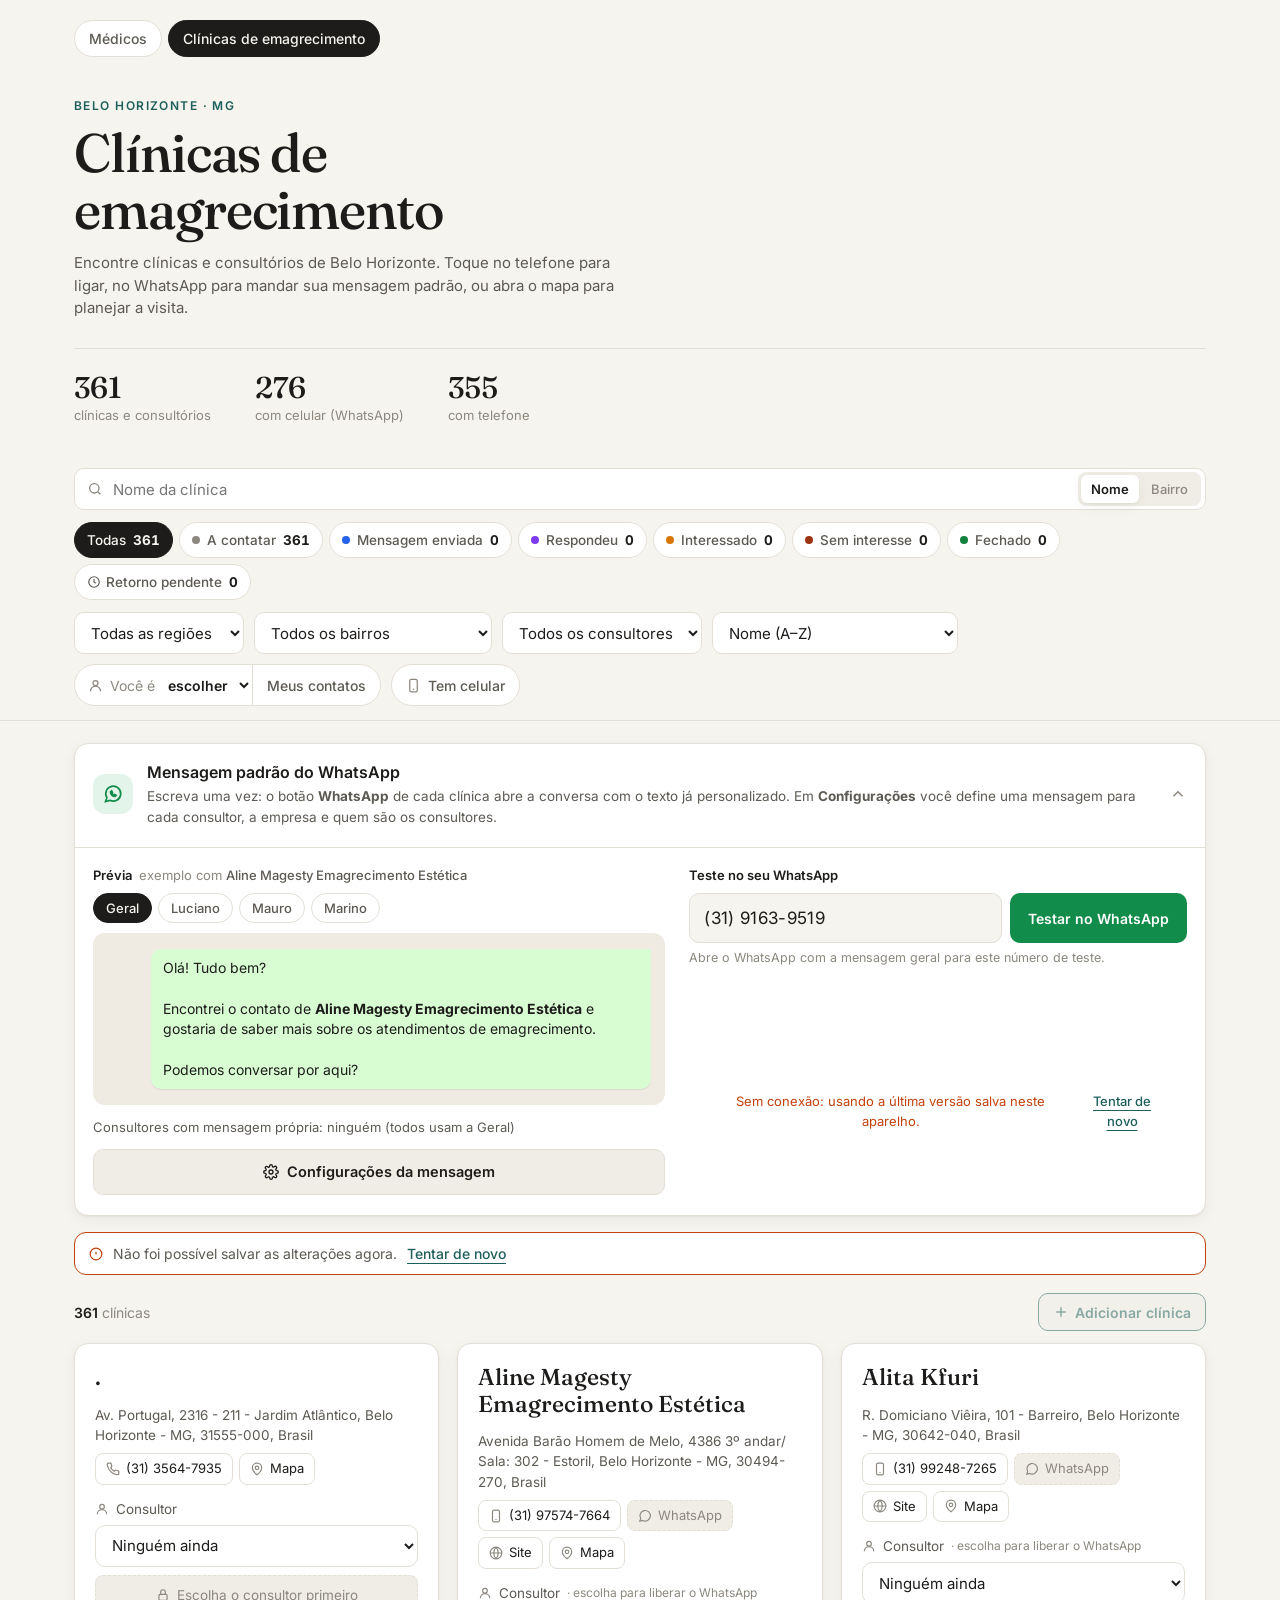
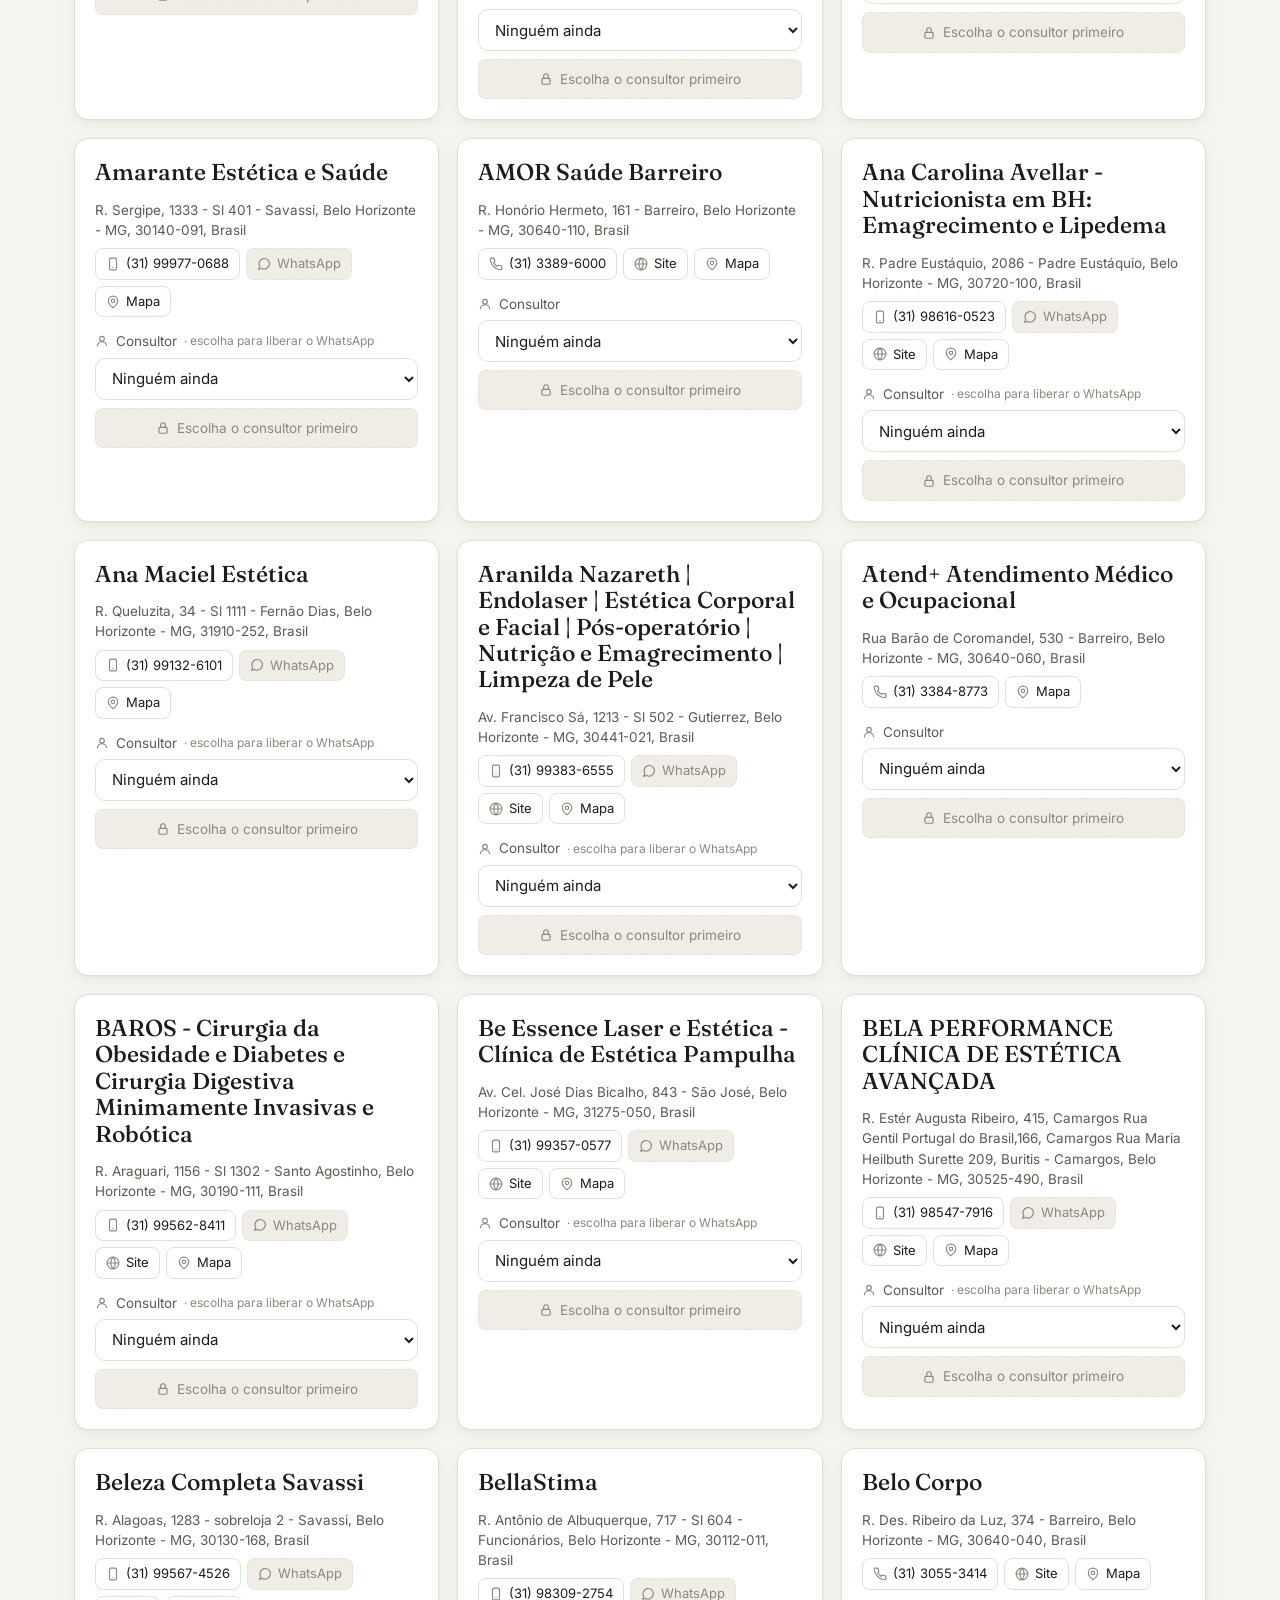
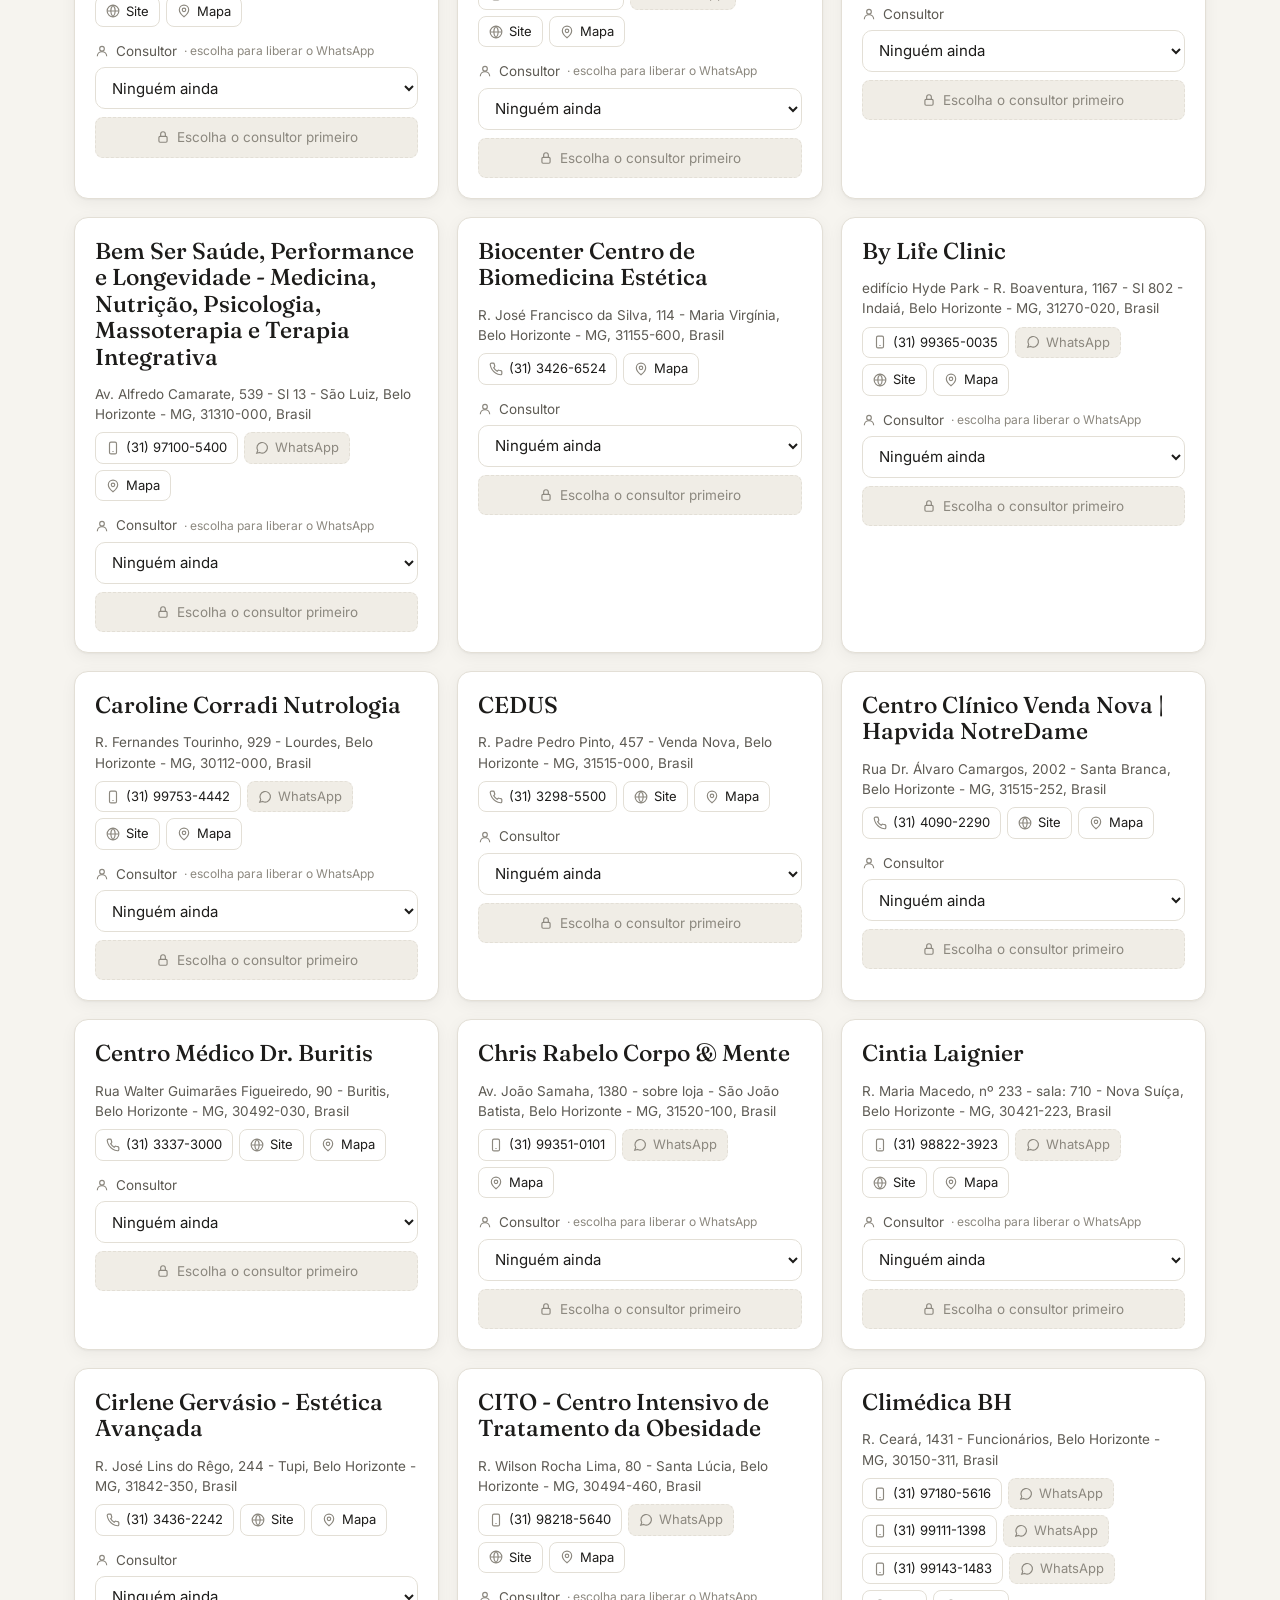
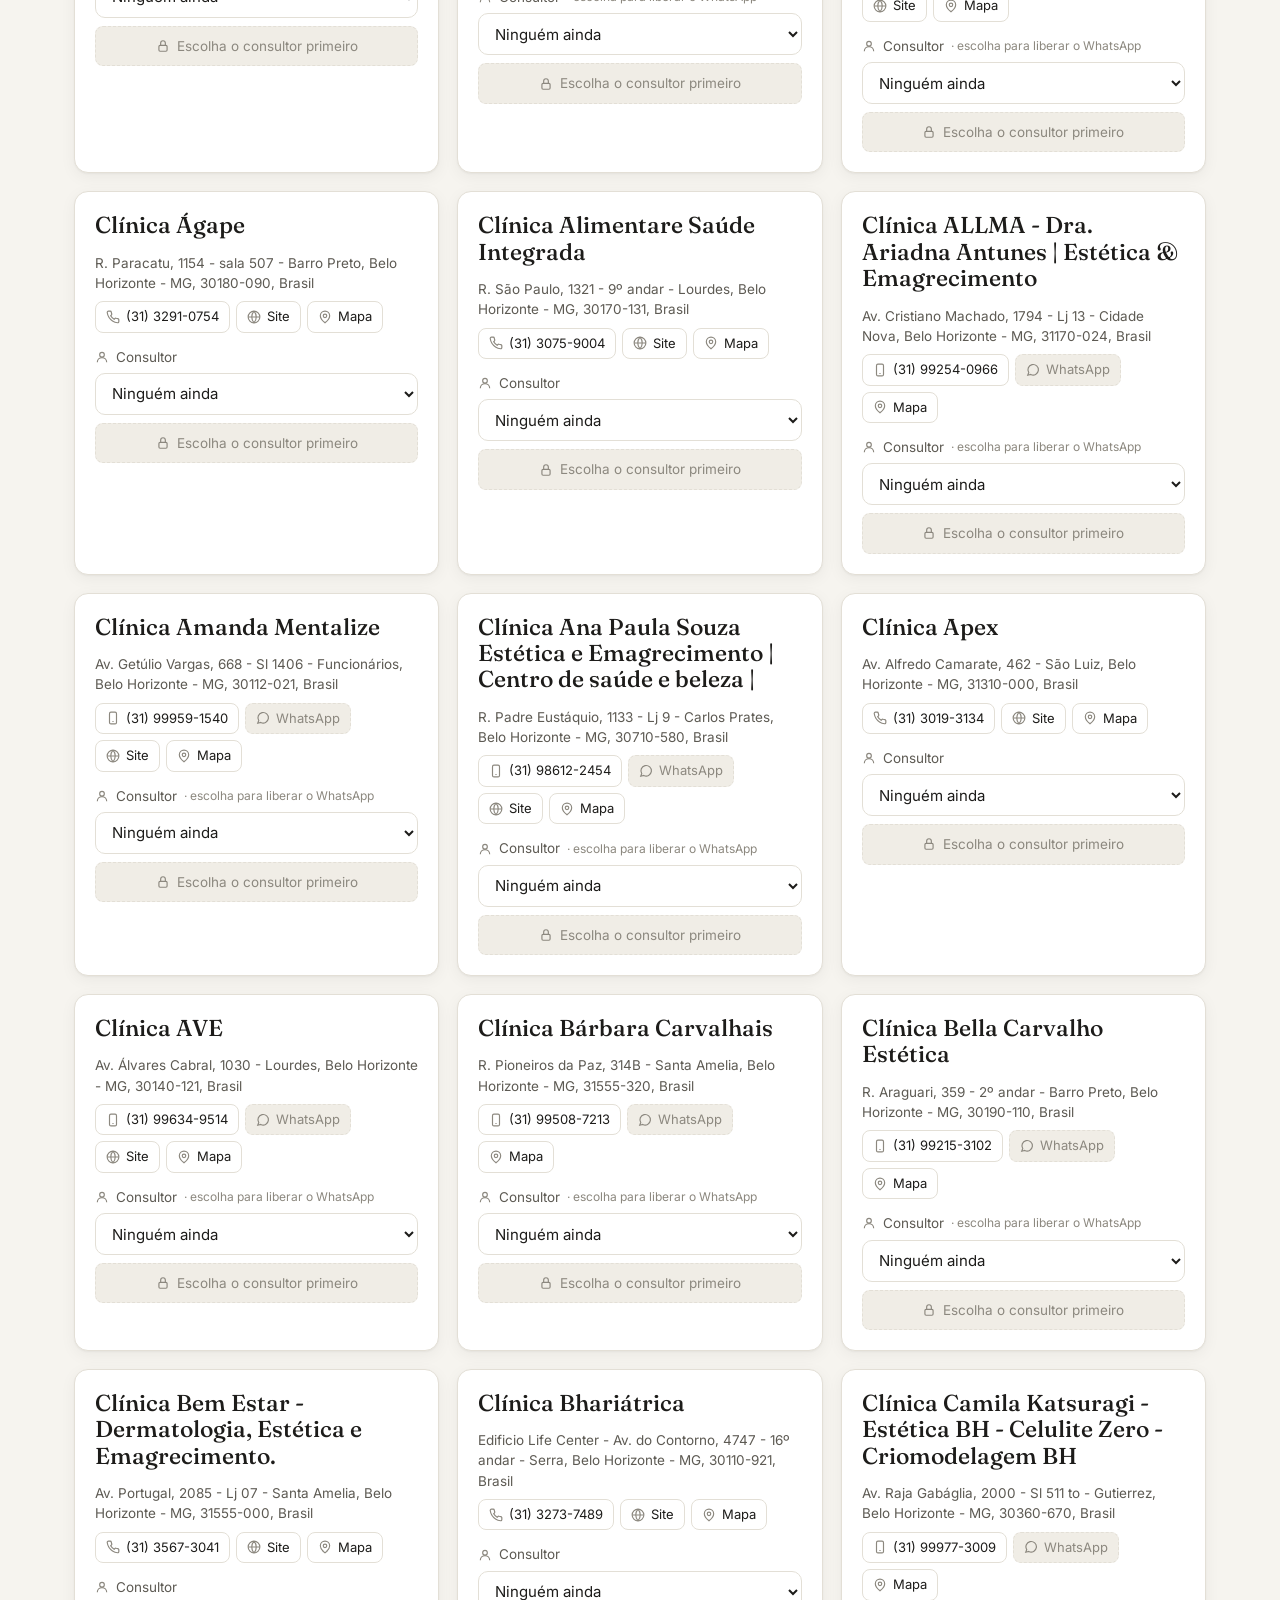
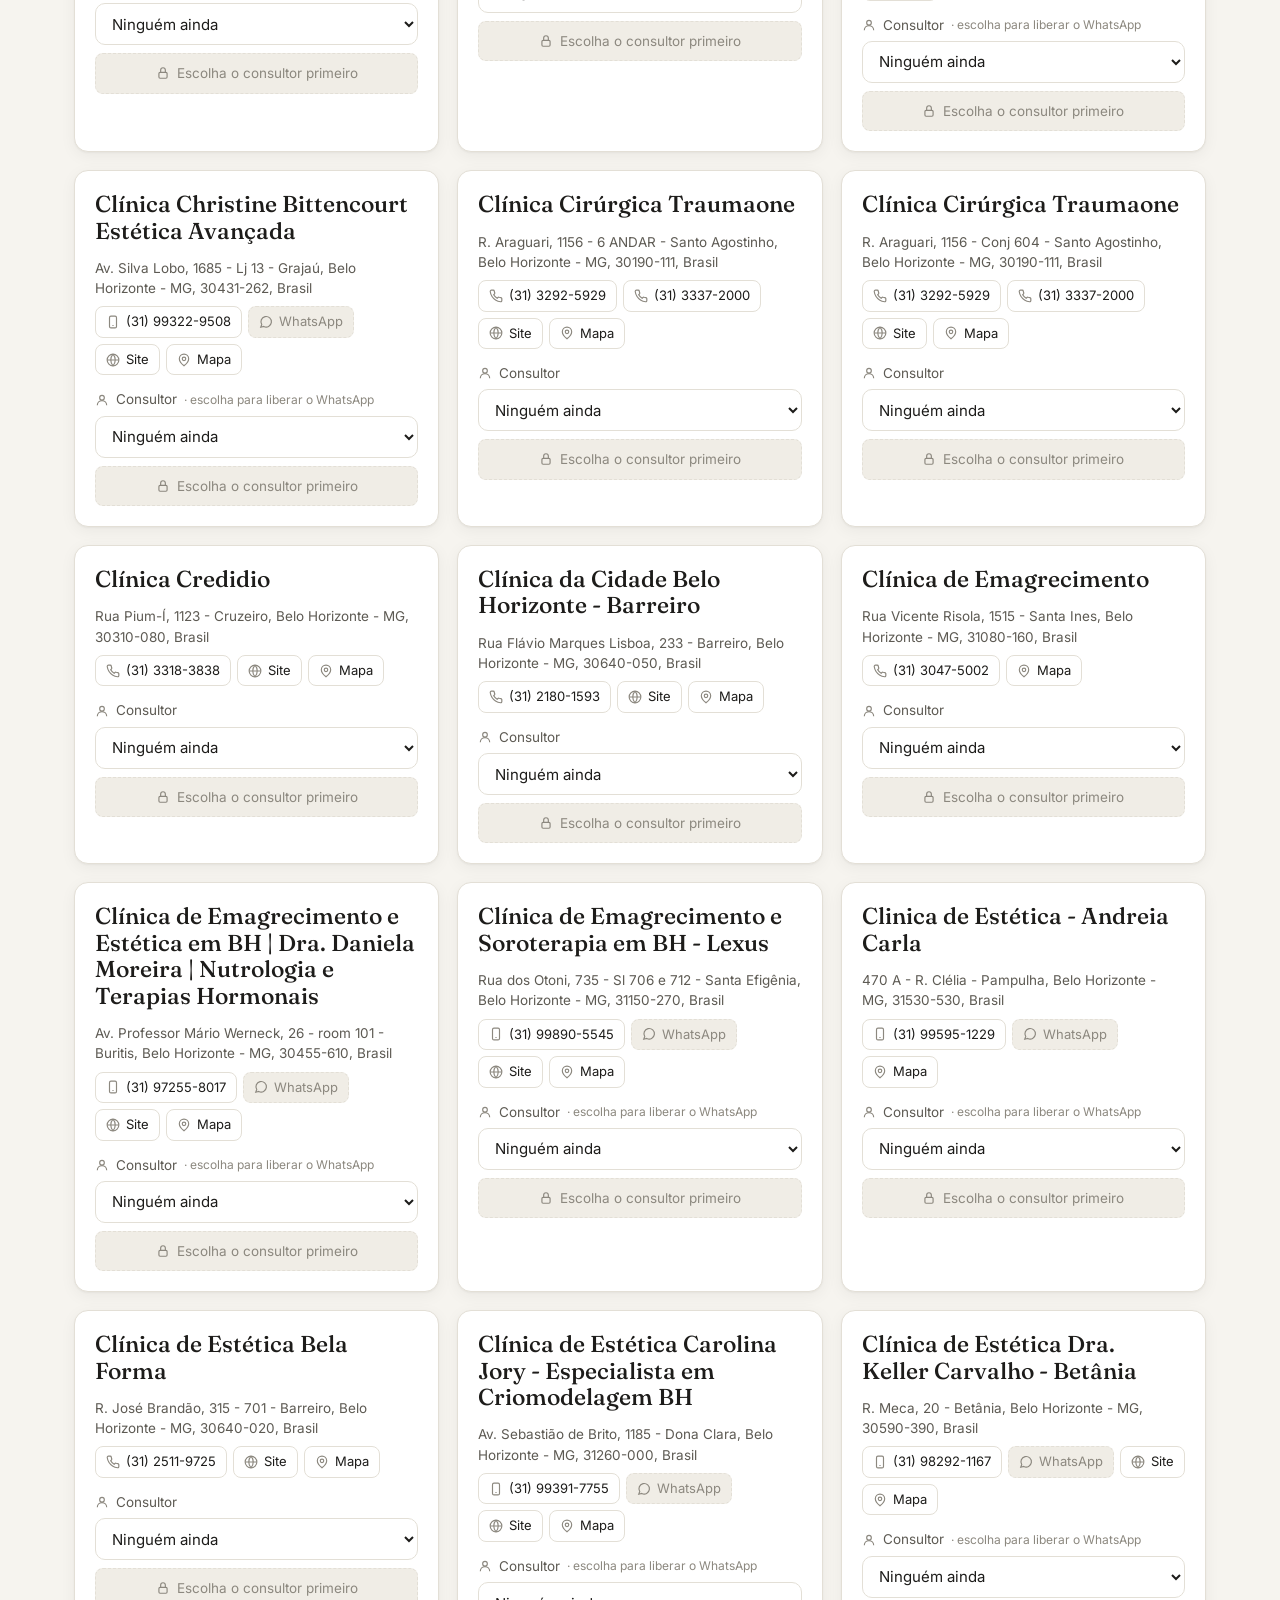
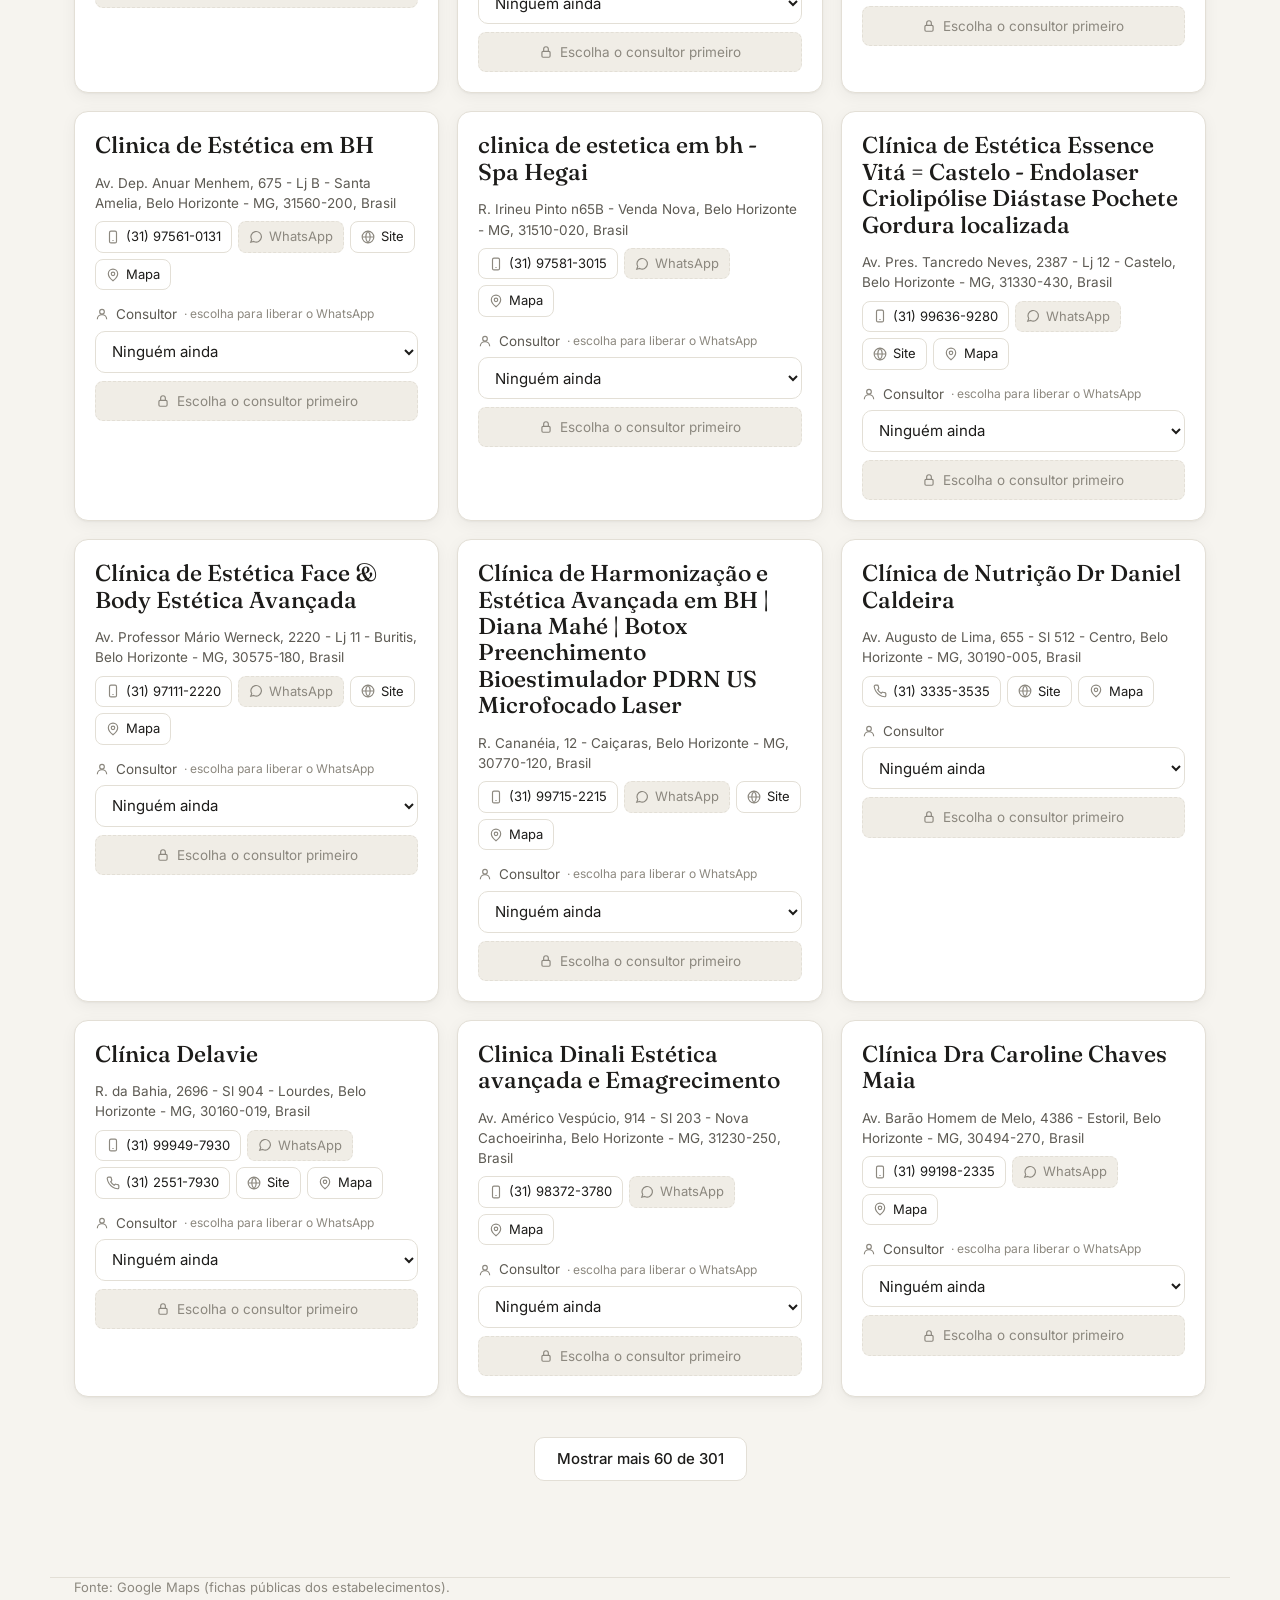
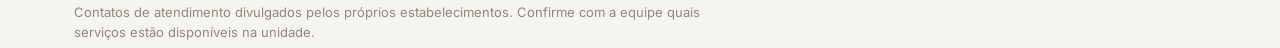
==== commit f0d5e1df: "Funil quebra linha no computador; "Você é" junto do "Meus contatos" Co-Authored-By: Claude Opus 5.5 " ====
--- a/clinicas.html
+++ b/clinicas.html
@@ -8,13 +8,12 @@
 <link rel="preconnect" href="https://fonts.googleapis.com">
 <link rel="preconnect" href="https://fonts.gstatic.com" crossorigin>
 <link href="https://fonts.googleapis.com/css2?family=Fraunces:opsz,wght@9..144,500;9..144,600&family=Inter:wght@400;500;600&display=swap" rel="stylesheet">
-<link rel="stylesheet" href="estilo.css?v=16cbb3d1">
+<link rel="stylesheet" href="estilo.css?v=bb5a5355">
 </head>
 <body>
 <nav class="wrap diretorios" aria-label="Diretórios">
   <a href="index.html">Médicos</a>
   <a href="clinicas.html" aria-current="page">Clínicas de emagrecimento</a>
-  <label class="eu"><svg width="15" height="15" viewBox="0 0 24 24" fill="none" stroke="currentColor" stroke-width="2" aria-hidden="true"><circle cx="12" cy="8" r="4"/><path d="M4 21a8 8 0 0 1 16 0"/></svg>Você é <select id="eu" aria-label="Você é (consultor que usa este aparelho)"></select></label>
 </nav>
 <header class="wrap">
   <div class="eyebrow">Belo Horizonte · MG</div>
@@ -39,11 +38,11 @@
       <select id="bairro" aria-label="Bairro"><option value="">Todos os bairros</option></select>
       <select id="responsavel" aria-label="Consultor do contato"><option value="">Todos os consultores</option></select>
       <select id="ordem" aria-label="Ordenar a lista"></select>
+      <div class="quem" role="group" aria-label="Seus contatos">
+        <label class="eu"><svg width="15" height="15" viewBox="0 0 24 24" fill="none" stroke="currentColor" stroke-width="2" aria-hidden="true"><circle cx="12" cy="8" r="4"/><path d="M4 21a8 8 0 0 1 16 0"/></svg>Você é <select id="eu" aria-label="Você é (consultor que usa este aparelho)"></select></label>
+        <button type="button" class="meus" id="meus" aria-pressed="false">Meus contatos</button>
+      </div>
       <div class="chips" role="group" aria-label="Filtros">
-        <button type="button" class="chip" id="meus" aria-pressed="false">
-          <svg width="15" height="15" viewBox="0 0 24 24" fill="none" stroke="currentColor" stroke-width="2" aria-hidden="true"><circle cx="12" cy="8" r="4"/><path d="M4 21a8 8 0 0 1 16 0"/></svg>
-          Meus contatos
-        </button>
         <button type="button" class="chip" id="cel" aria-pressed="false">
           <svg width="15" height="15" viewBox="0 0 24 24" fill="none" stroke="currentColor" stroke-width="2" aria-hidden="true"><rect x="6" y="2" width="12" height="20" rx="2.5"/><path d="M11 18h2"/></svg>
           Tem celular
--- a/estilo.css
+++ b/estilo.css
@@ -435,14 +435,36 @@
 .funil .retorno[aria-pressed="true"] { background: #c2410c; border-color: #c2410c; color: #fff; }
 .funil .retorno[aria-pressed="true"] b { color: #fff; }
 
-/* "Você é" no topo */
-.eu { margin-left: auto; display: inline-flex; align-items: center; gap: 7px; font-size: 13.5px; color: var(--ink-2); }
-.eu select { width: auto; min-width: 0; height: 34px; padding: 0 28px 0 10px; font-size: 14px; border-radius: 999px; }
-.eu.chamar select { animation: chamar 1.2s ease; }
+/* "Você é" + "Meus contatos": uma pílula só, porque um controla o outro */
+.quem {
+  display: inline-flex; align-items: stretch; height: 42px; border: 1px solid var(--line); border-radius: 999px;
+  background: var(--surface); overflow: hidden;
+}
+.eu { display: inline-flex; align-items: center; gap: 7px; padding-left: 13px; font-size: 14px; color: var(--ink-3); white-space: nowrap; }
+.eu svg { flex: none; }
+.eu select {
+  min-width: 0; width: auto; height: 100%; border: 0; border-radius: 0; background: transparent; padding: 0 8px 0 2px;
+  color: var(--ink); font-weight: 600; font-size: 14px;
+}
+.eu.chamar { animation: chamar-eu 1.2s ease; }
+@keyframes chamar-eu { 0%, 60% { background: color-mix(in srgb, var(--wa) 22%, transparent); } 100% { background: none; } }
+.meus {
+  border: 0; border-left: 1px solid var(--line); background: none; padding: 0 14px; font: inherit; font-size: 14px;
+  font-weight: 500; color: var(--ink-2); cursor: pointer; white-space: nowrap; transition: background .15s, color .15s;
+}
+.meus:hover { color: var(--ink); background: var(--surface-2); }
+.meus[aria-pressed="true"] { background: var(--accent-soft); color: var(--accent); }
+.quem:has(.meus[aria-pressed="true"]) { border-color: var(--accent); }
 #ordem { min-width: 0; }
 .wa-numero-curto { max-width: 110px; }
 @media (max-width: 640px) {
-  .eu { margin-left: 0; width: 100%; justify-content: flex-end; }
+  .quem { width: 100%; }
+  .eu { flex: 1; }
+  .eu select { flex: 1; width: 100%; }
+}
+/* Com mouse, o funil quebra linha em vez de rolar (a rolagem lateral só funciona bem no toque) */
+@media (hover: hover) and (pointer: fine) {
+  .funil { flex-wrap: wrap; overflow: visible; }
 }
 
 /* Adicionar médico/clínica */
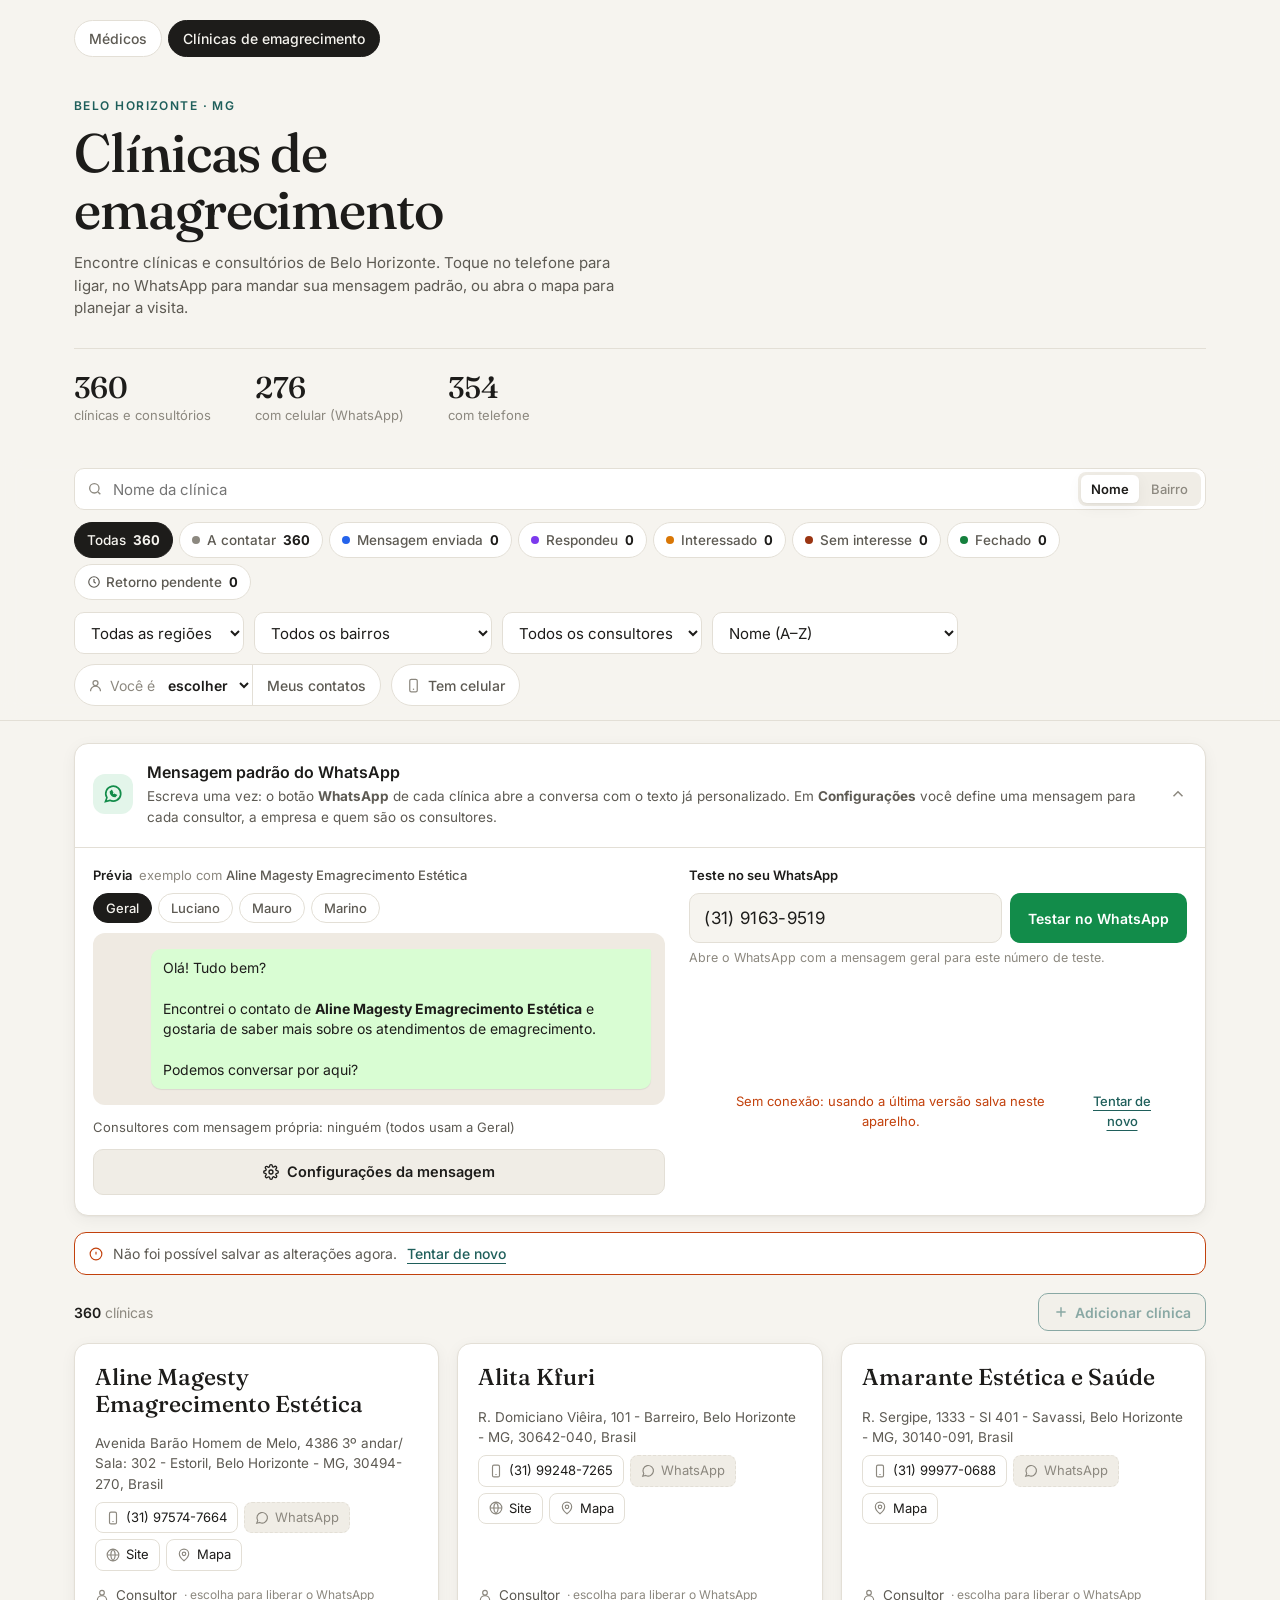
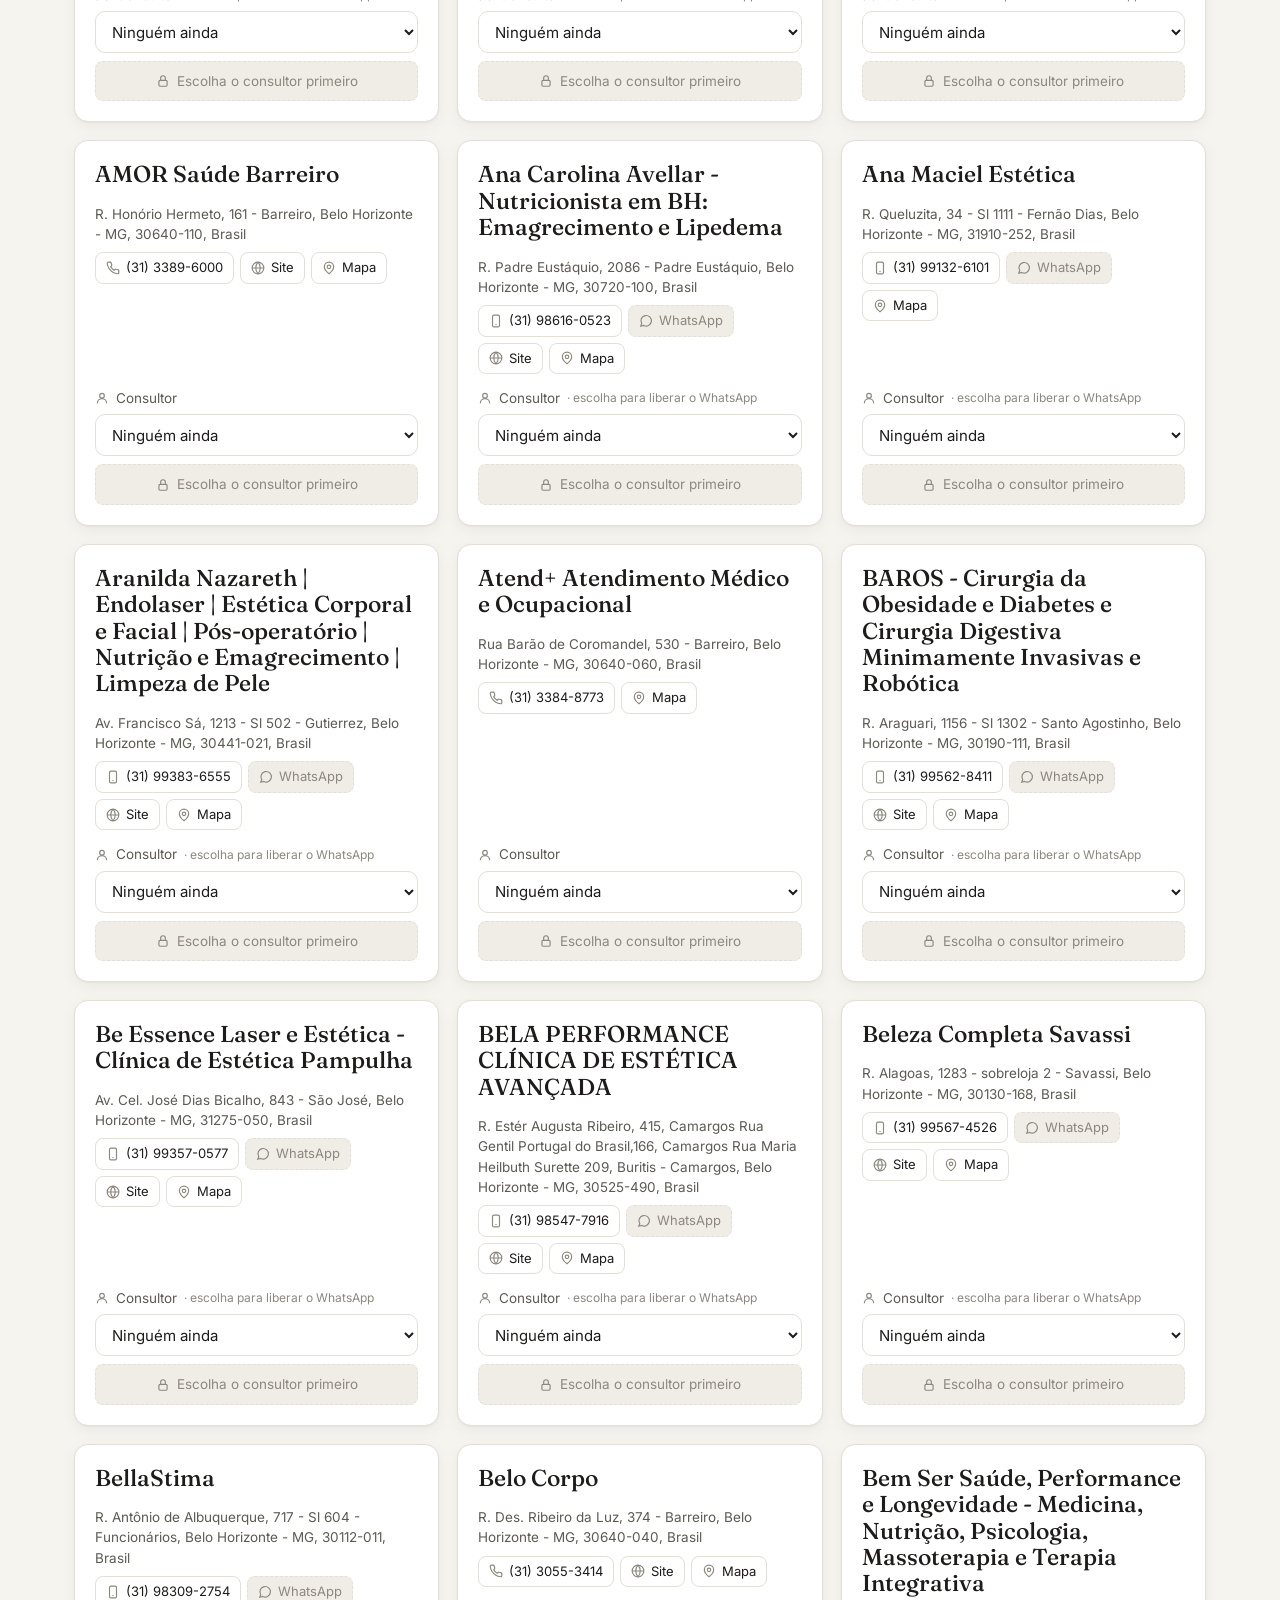
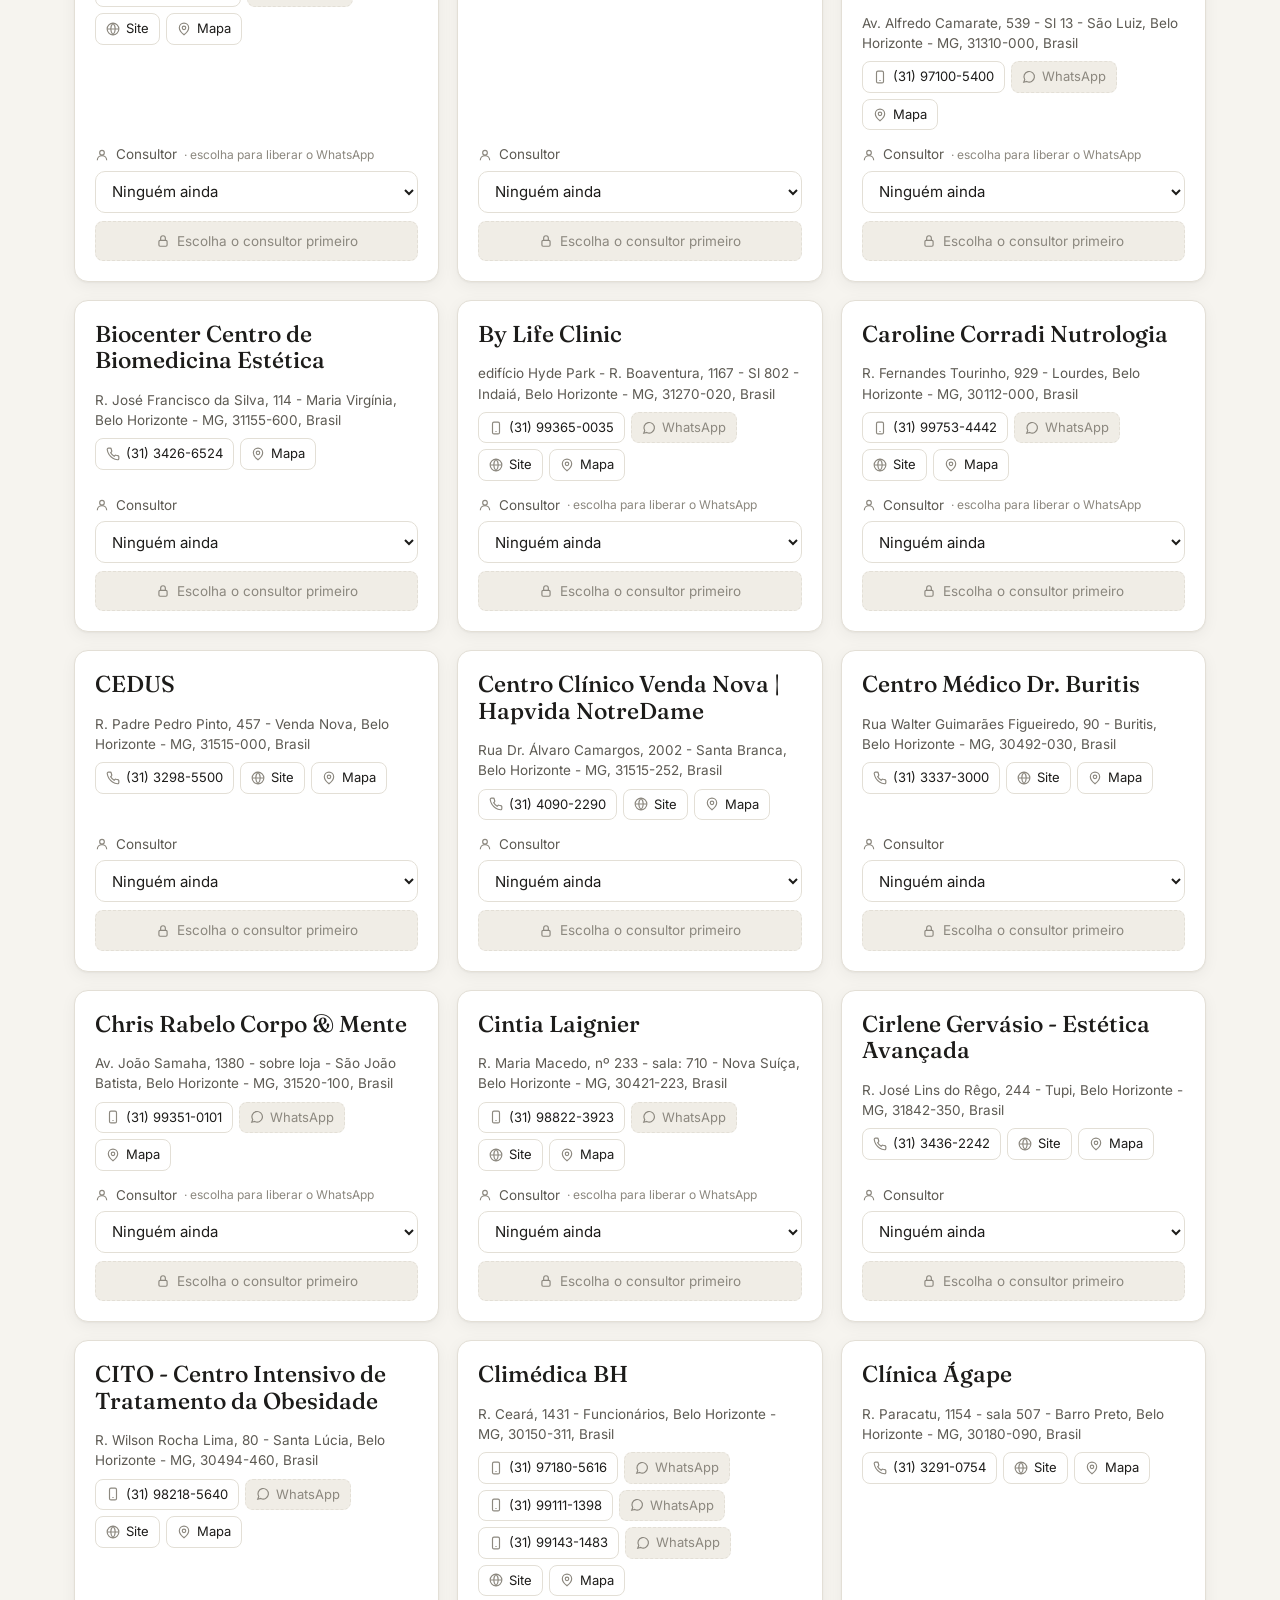
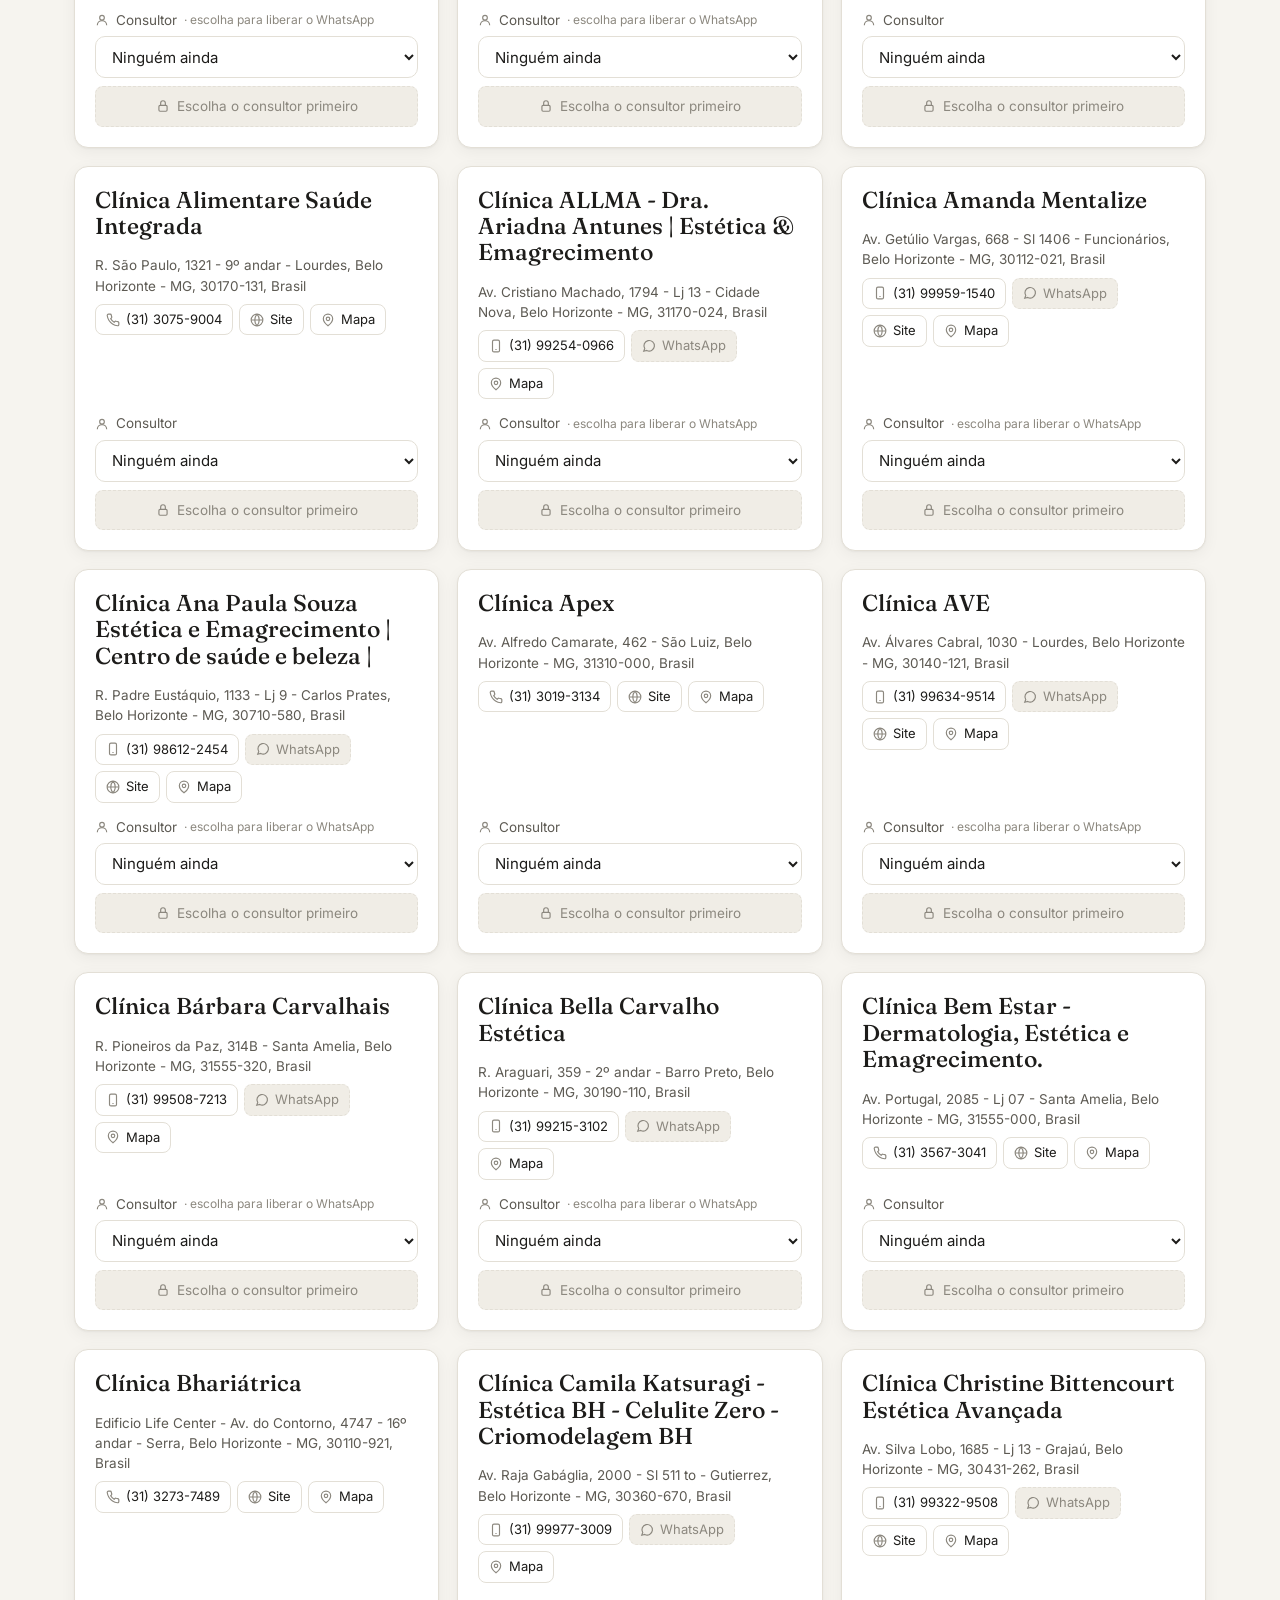
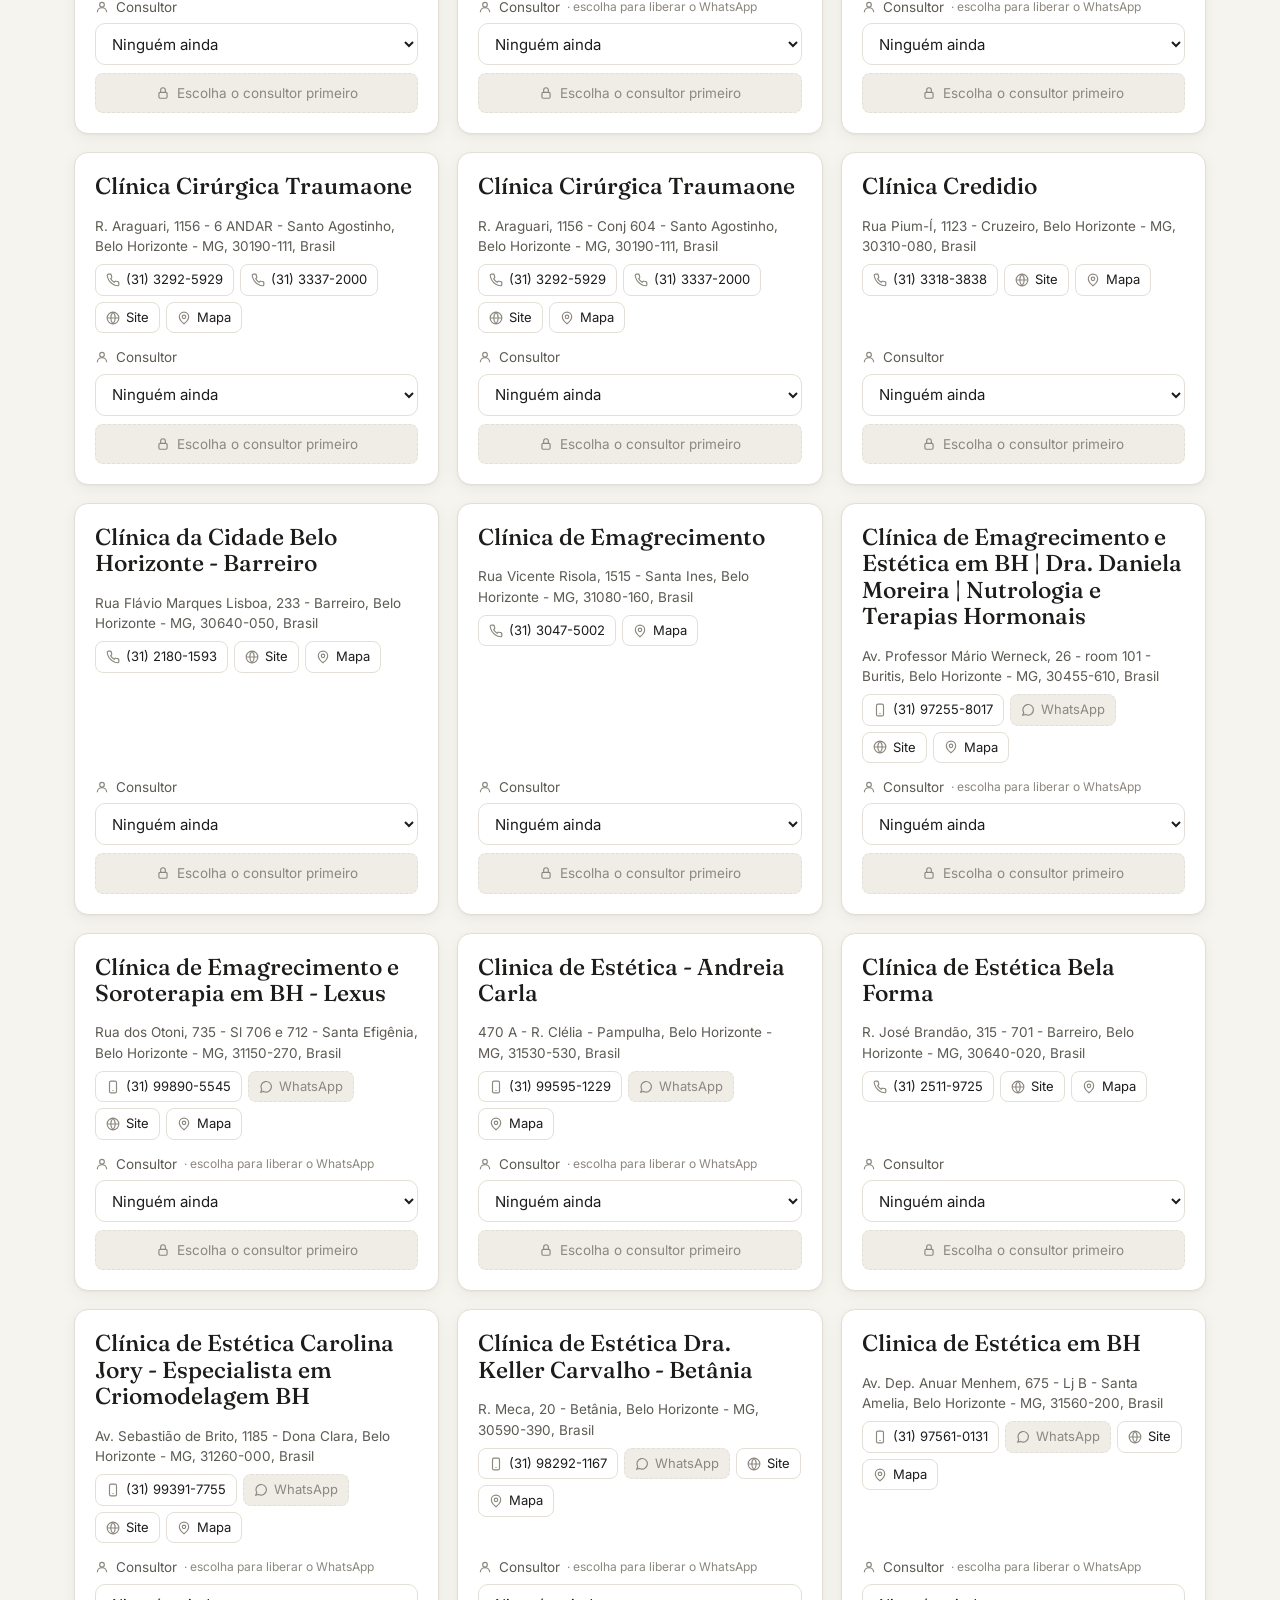
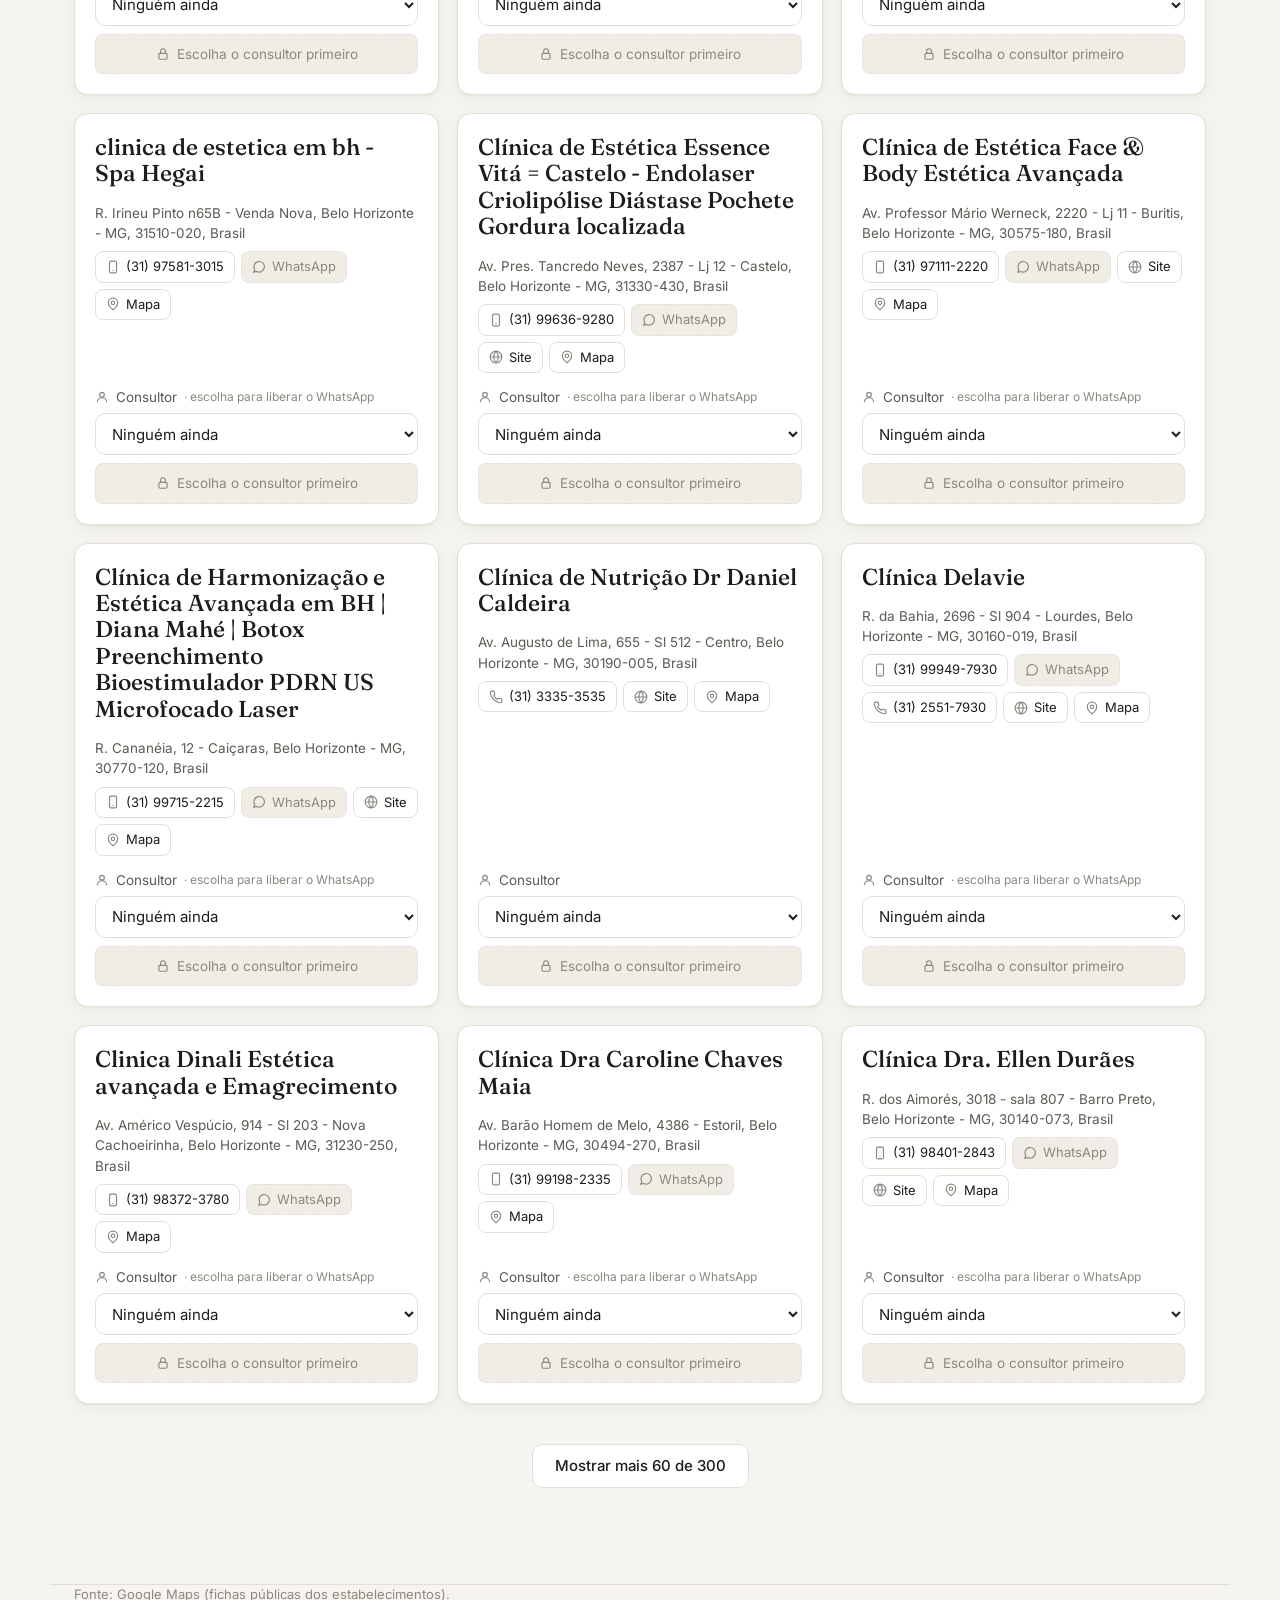
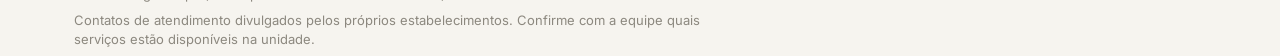
==== commit 4eda5b62: "Atualiza versões de estilo.css e comum.js" ====
--- a/clinicas.html
+++ b/clinicas.html
@@ -8,7 +8,7 @@
 <link rel="preconnect" href="https://fonts.googleapis.com">
 <link rel="preconnect" href="https://fonts.gstatic.com" crossorigin>
 <link href="https://fonts.googleapis.com/css2?family=Fraunces:opsz,wght@9..144,500;9..144,600&family=Inter:wght@400;500;600&display=swap" rel="stylesheet">
-<link rel="stylesheet" href="estilo.css?v=bb5a5355">
+<link rel="stylesheet" href="estilo.css?v=9b78fbf4">
 </head>
 <body>
 <nav class="wrap diretorios" aria-label="Diretórios">
@@ -74,7 +74,7 @@
   <p>Contatos de atendimento divulgados pelos próprios estabelecimentos. Confirme com a equipe quais serviços estão disponíveis na unidade.</p>
 </footer>
 
-<script src="comum.js?v=f55525d4"></script>
+<script src="comum.js?v=76e2c644"></script>
 <script>
 const MENSAGEM_PADRAO = "Olá! Tudo bem?\n\nEncontrei o contato de *{nome}* e gostaria de saber mais sobre os atendimentos de emagrecimento.\n\nPodemos conversar por aqui?";
 const PAGINA = 60;
--- a/estilo.css
+++ b/estilo.css
@@ -186,7 +186,7 @@
 
 .clinicas-grid { display: grid; grid-template-columns: repeat(auto-fill, minmax(min(100%, 290px), 1fr)); gap: 18px; margin-bottom: 40px; }
 .clinica-card { overflow: hidden; padding: 0; gap: 0; }
-.clinica-corpo { padding: 20px; }
+.clinica-corpo { padding: 20px; flex: 1; display: flex; flex-direction: column; }
 .clinica-corpo h3 { font: 500 23px/1.15 Fraunces, Georgia, serif; margin: 0 0 14px; }
 .clinicas-titulo { font: 500 27px/1.2 Fraunces, Georgia, serif; }
 .clinica-card[hidden] { display: none; }
@@ -265,7 +265,7 @@
   font: inherit; font-size: 13.5px; font-weight: 500; cursor: pointer; transition: border-color .15s, background .15s, color .15s;
 }
 .contato-btn svg { flex: none; }
-.clinica-corpo .card-acoes { margin-top: 14px; }
+.clinica-corpo .card-acoes { margin-top: auto; padding-top: 14px; }
 .contato-btn:hover { border-color: var(--accent); color: var(--accent); }
 .contato-btn[aria-pressed="true"] { border-style: solid; border-color: var(--accent); background: var(--accent-soft); color: var(--accent); }
 
@@ -455,6 +455,10 @@
 .meus:hover { color: var(--ink); background: var(--surface-2); }
 .meus[aria-pressed="true"] { background: var(--accent-soft); color: var(--accent); }
 .quem:has(.meus[aria-pressed="true"]) { border-color: var(--accent); }
+/* Foco dentro da pílula: contorna a pílula inteira, não um retângulo cortado dentro dela */
+.quem select:focus-visible, .quem button:focus-visible { outline: none; }
+.quem:has(:focus-visible) { outline: 2px solid var(--accent); outline-offset: 2px; }
+.quem .meus:focus-visible { background: var(--surface-2); color: var(--ink); }
 #ordem { min-width: 0; }
 .wa-numero-curto { max-width: 110px; }
 @media (max-width: 640px) {
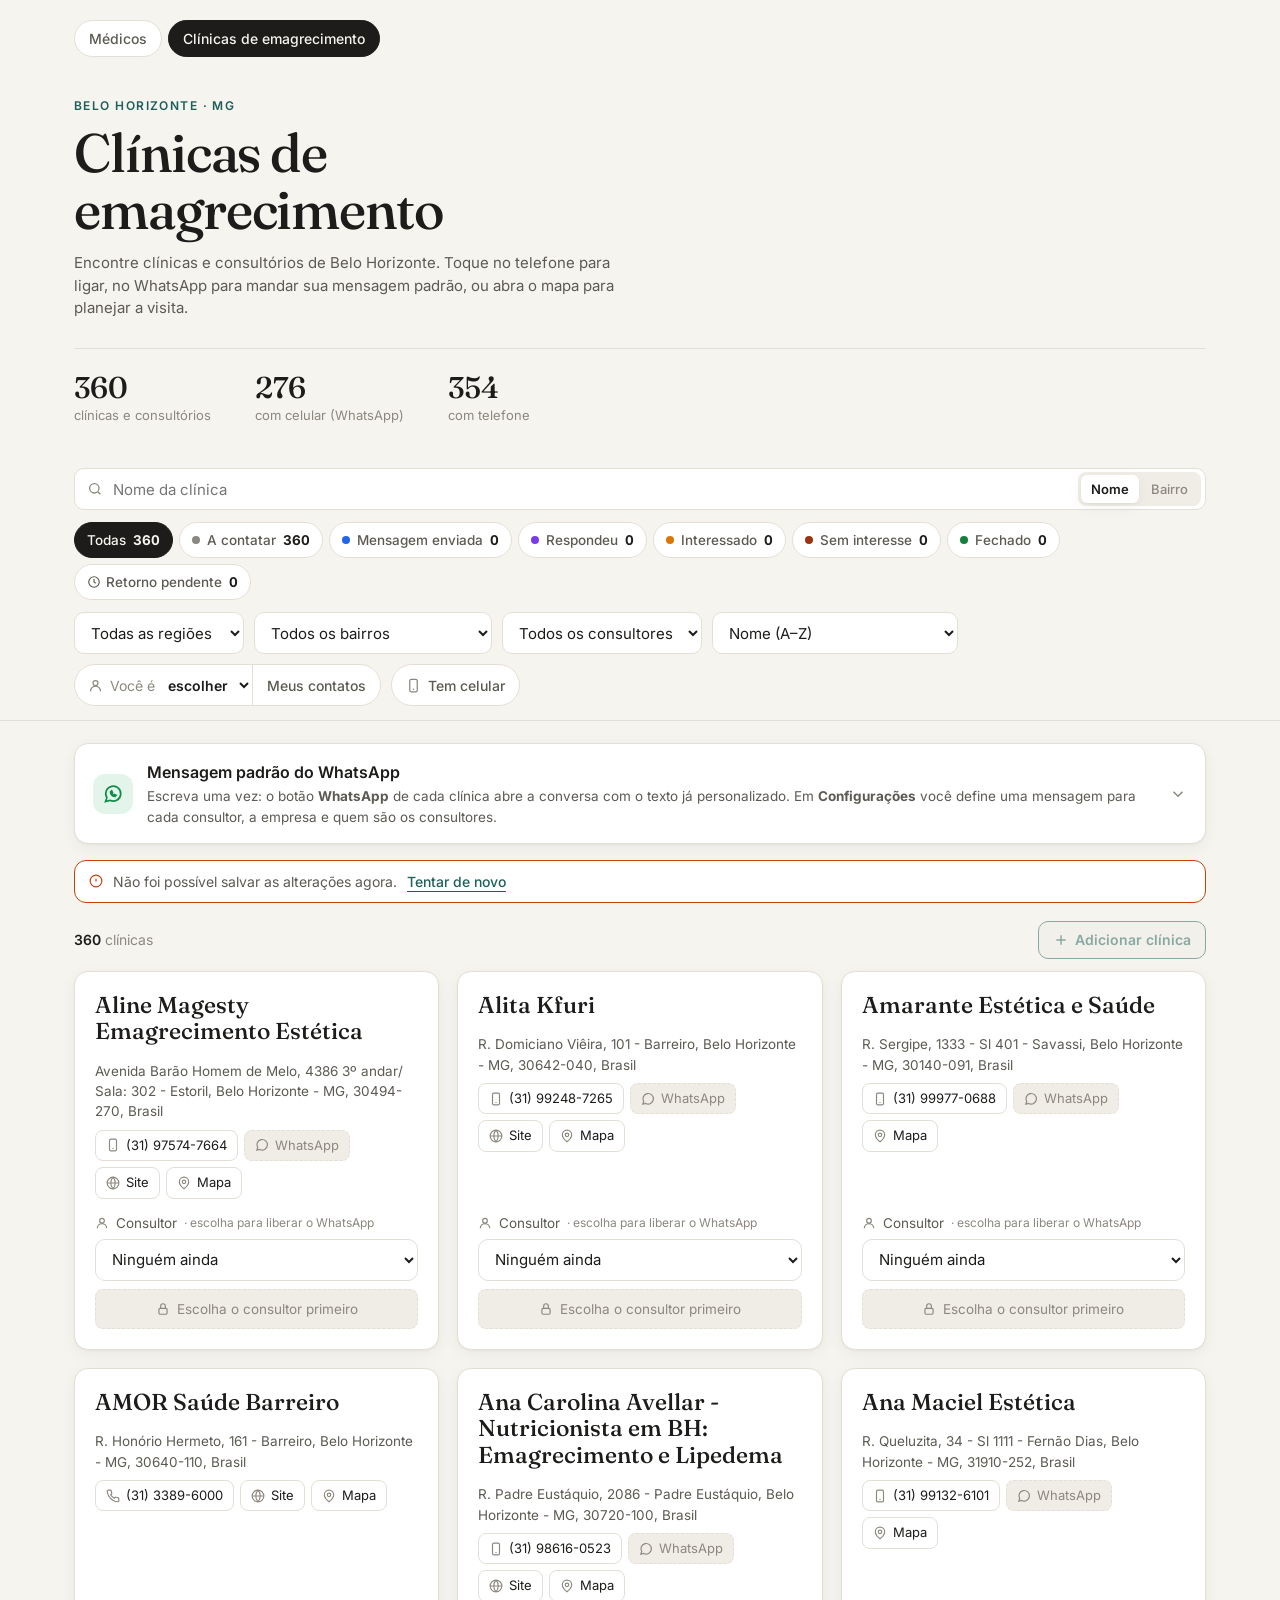
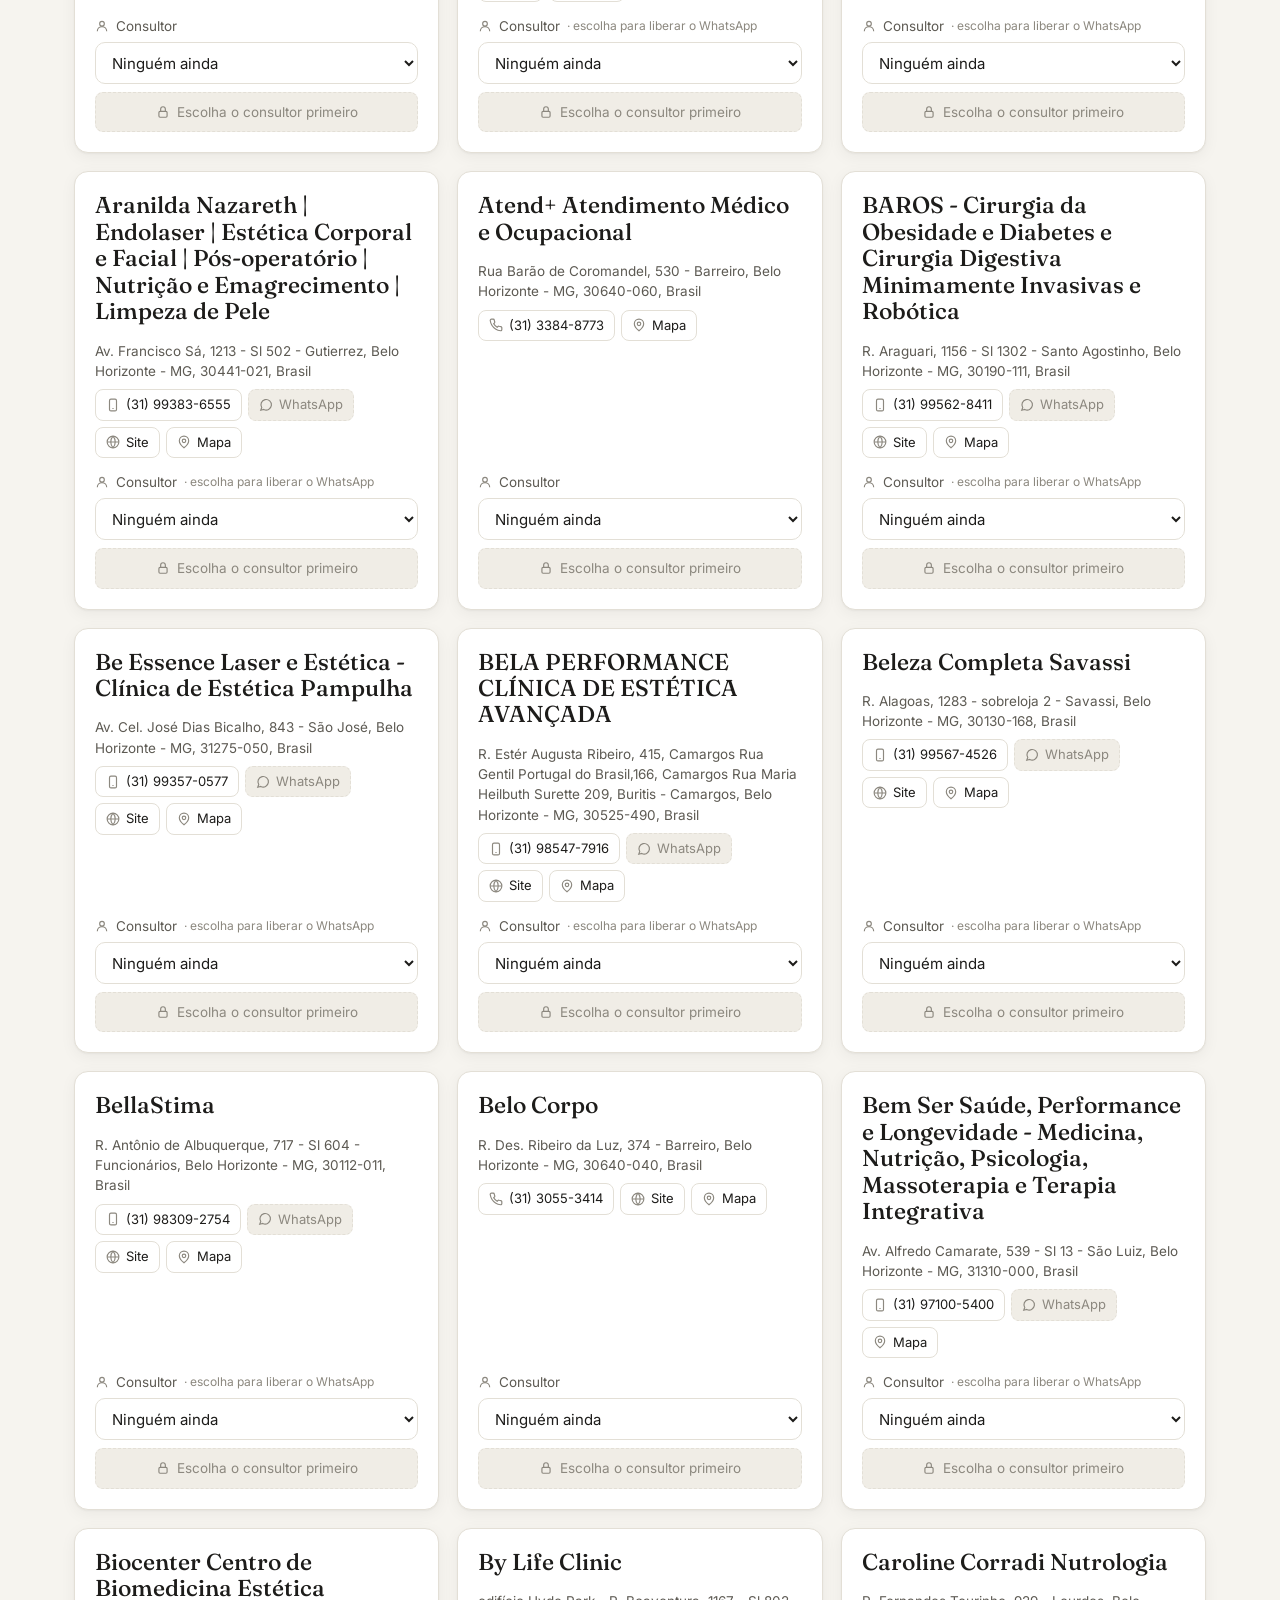
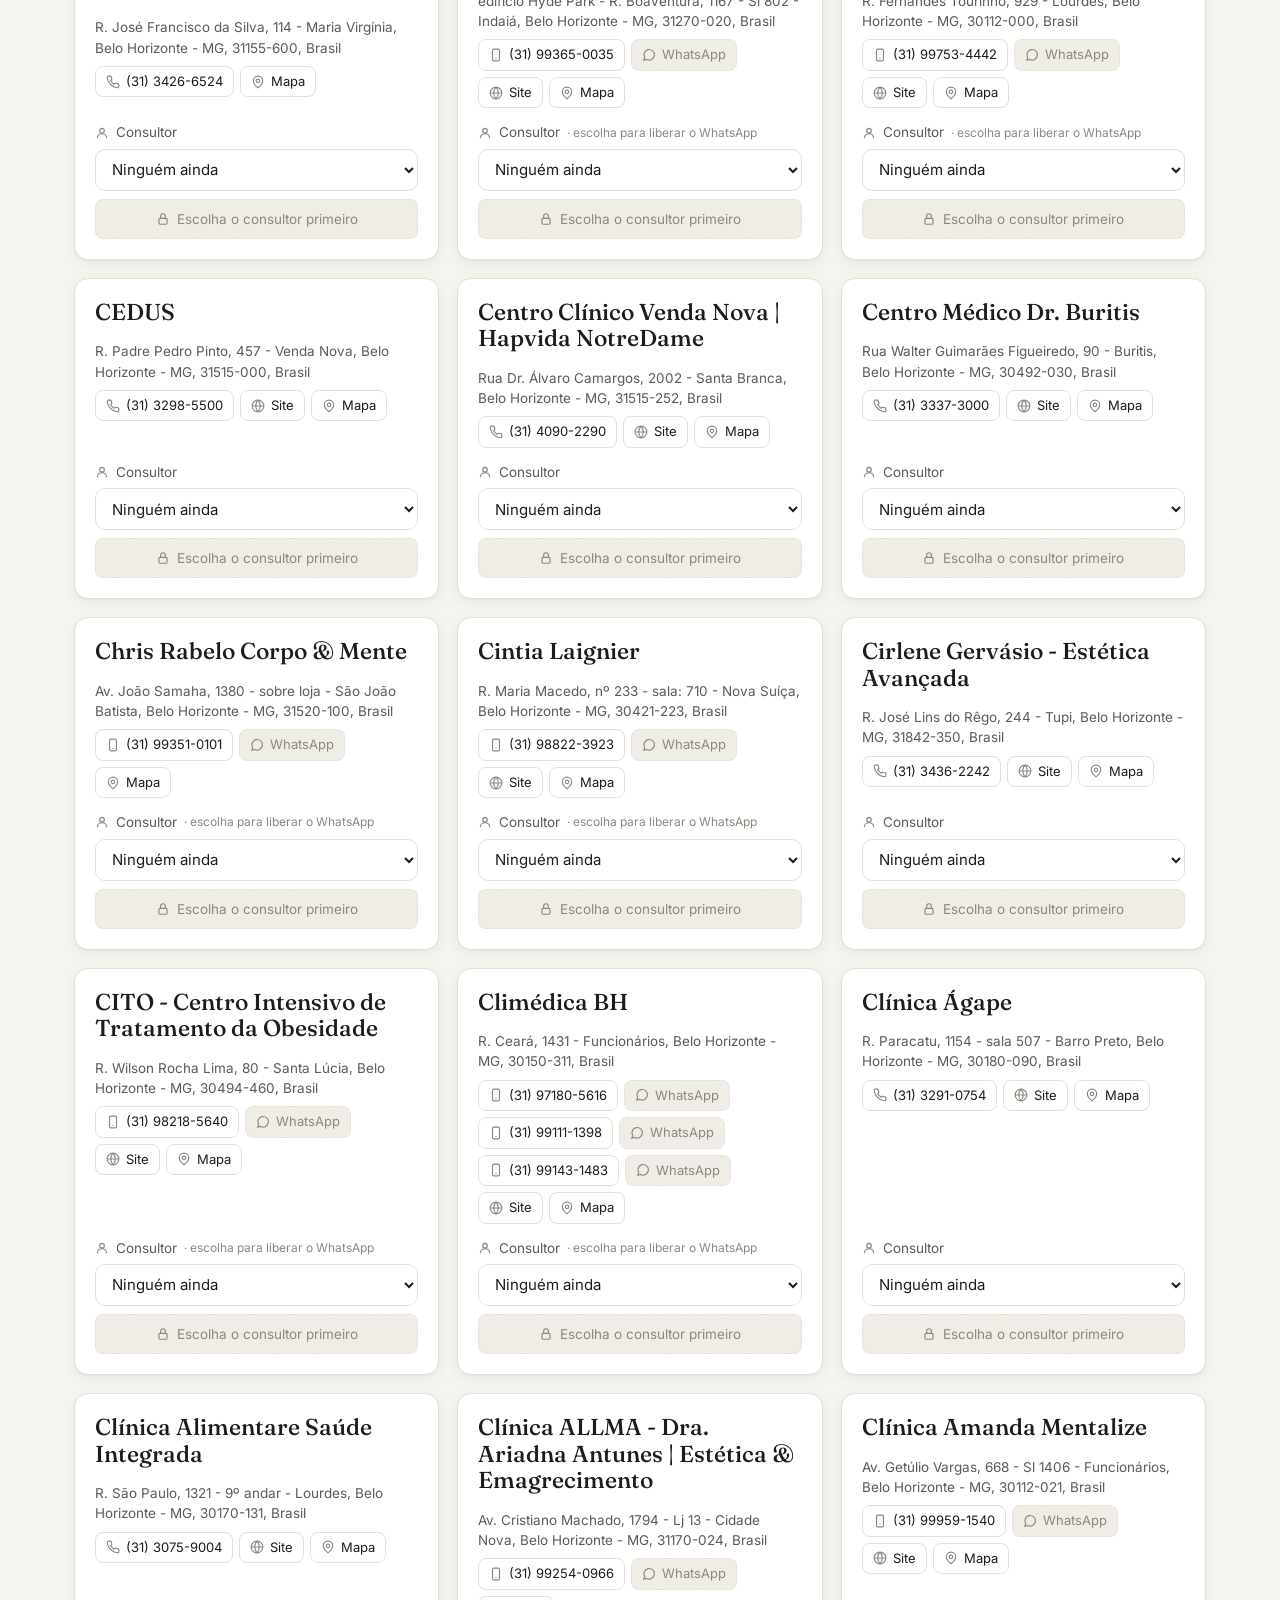
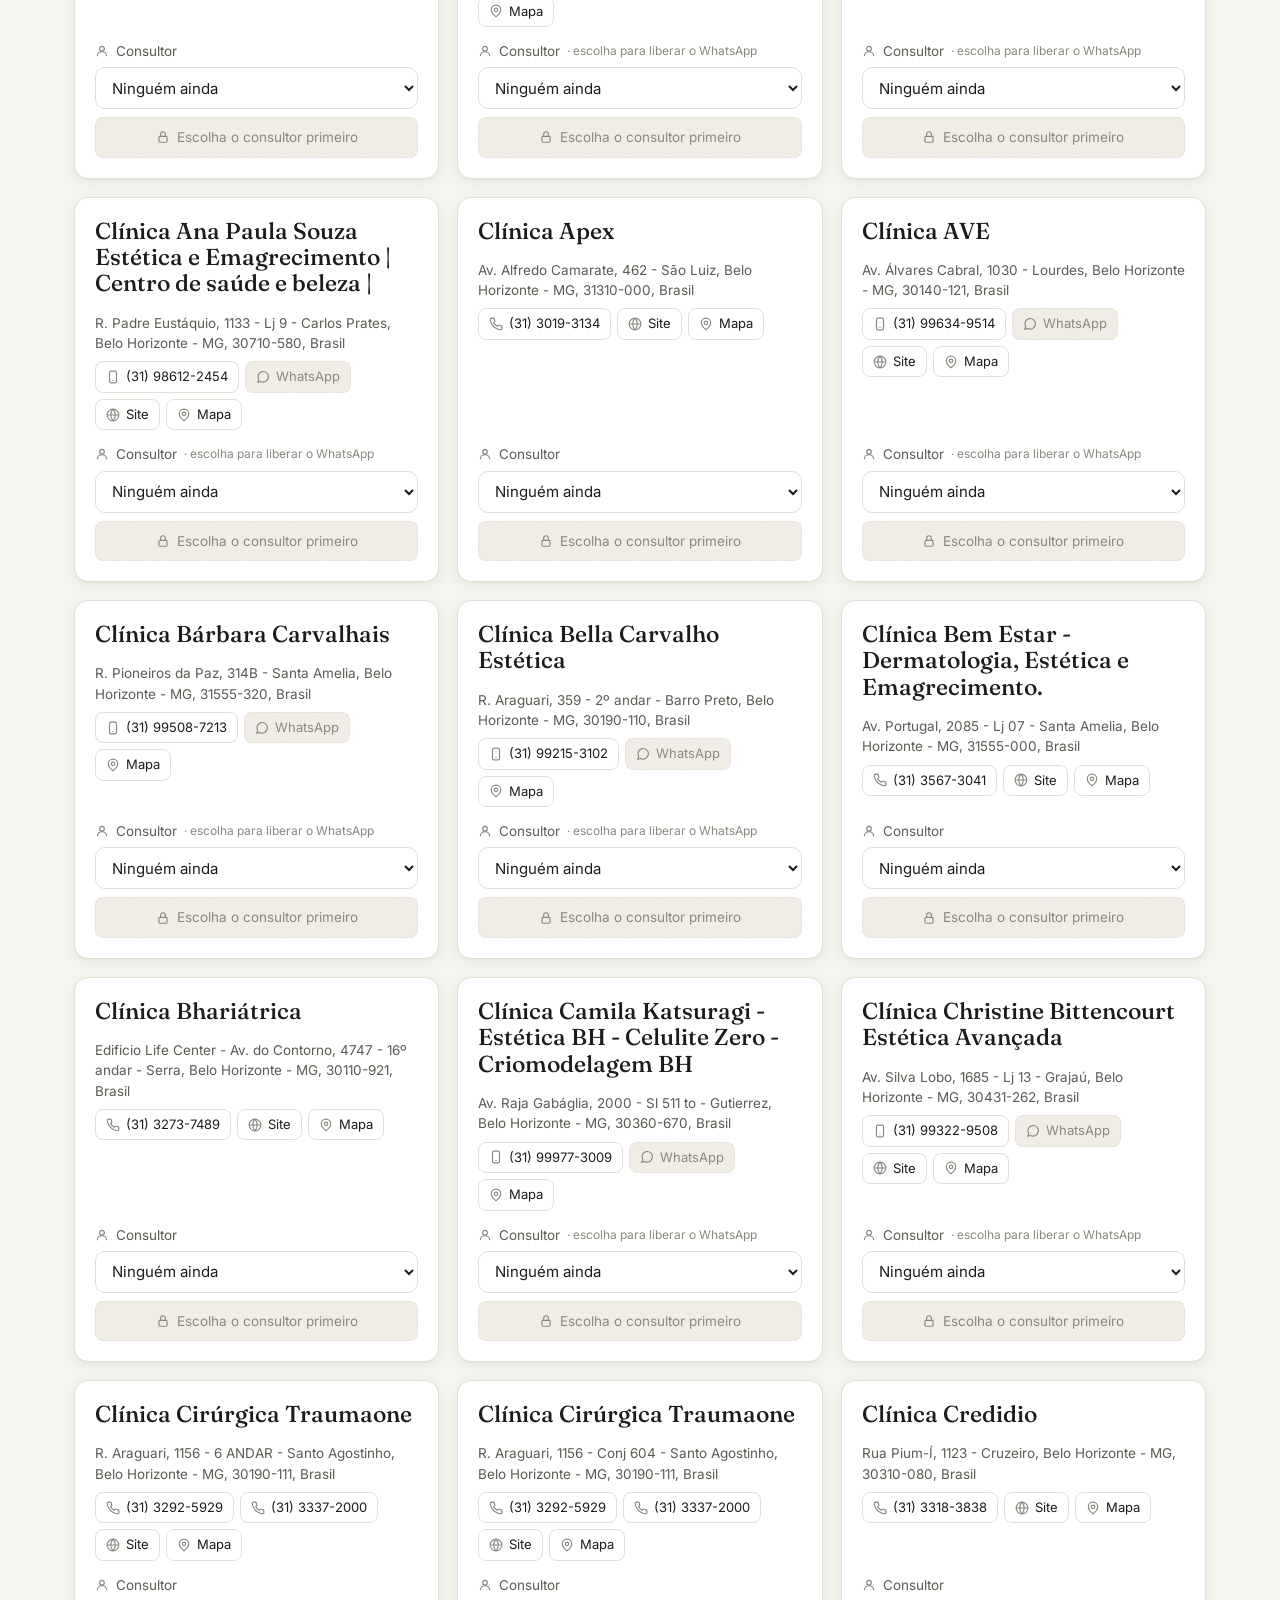
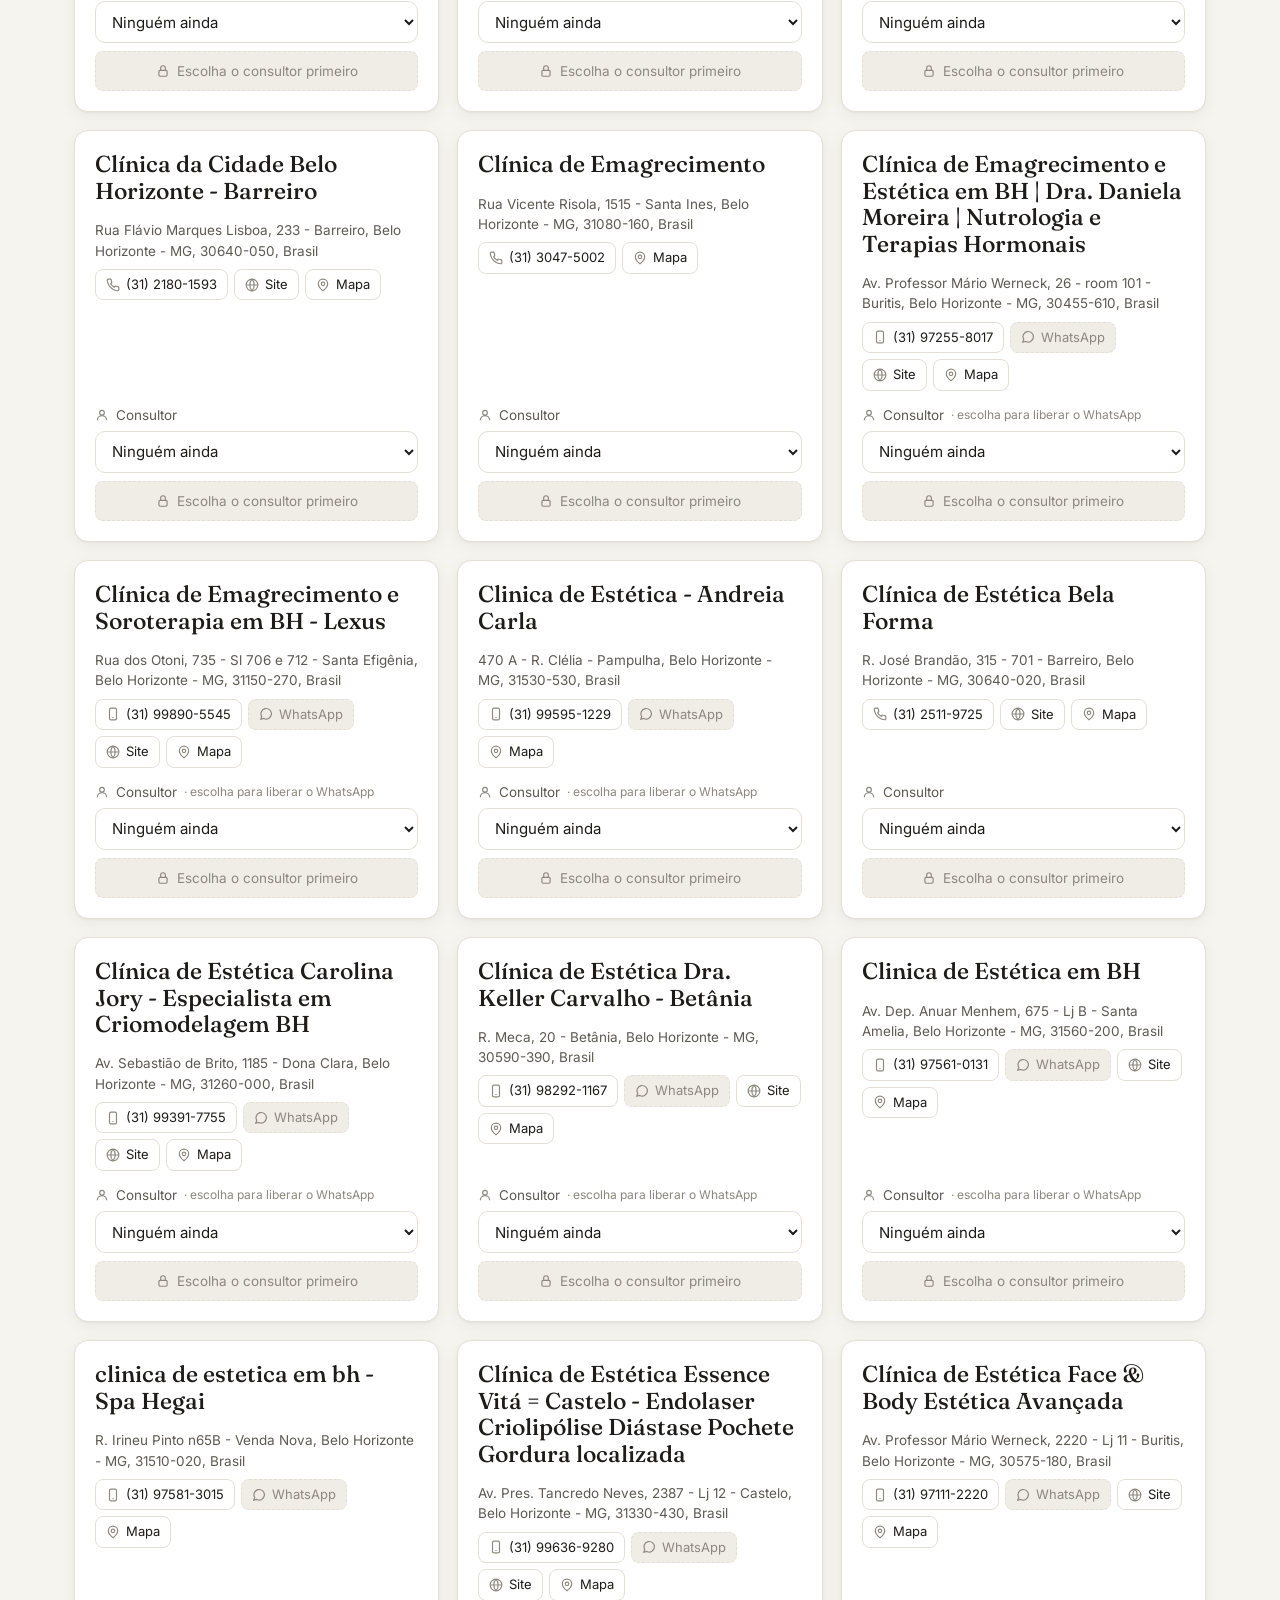
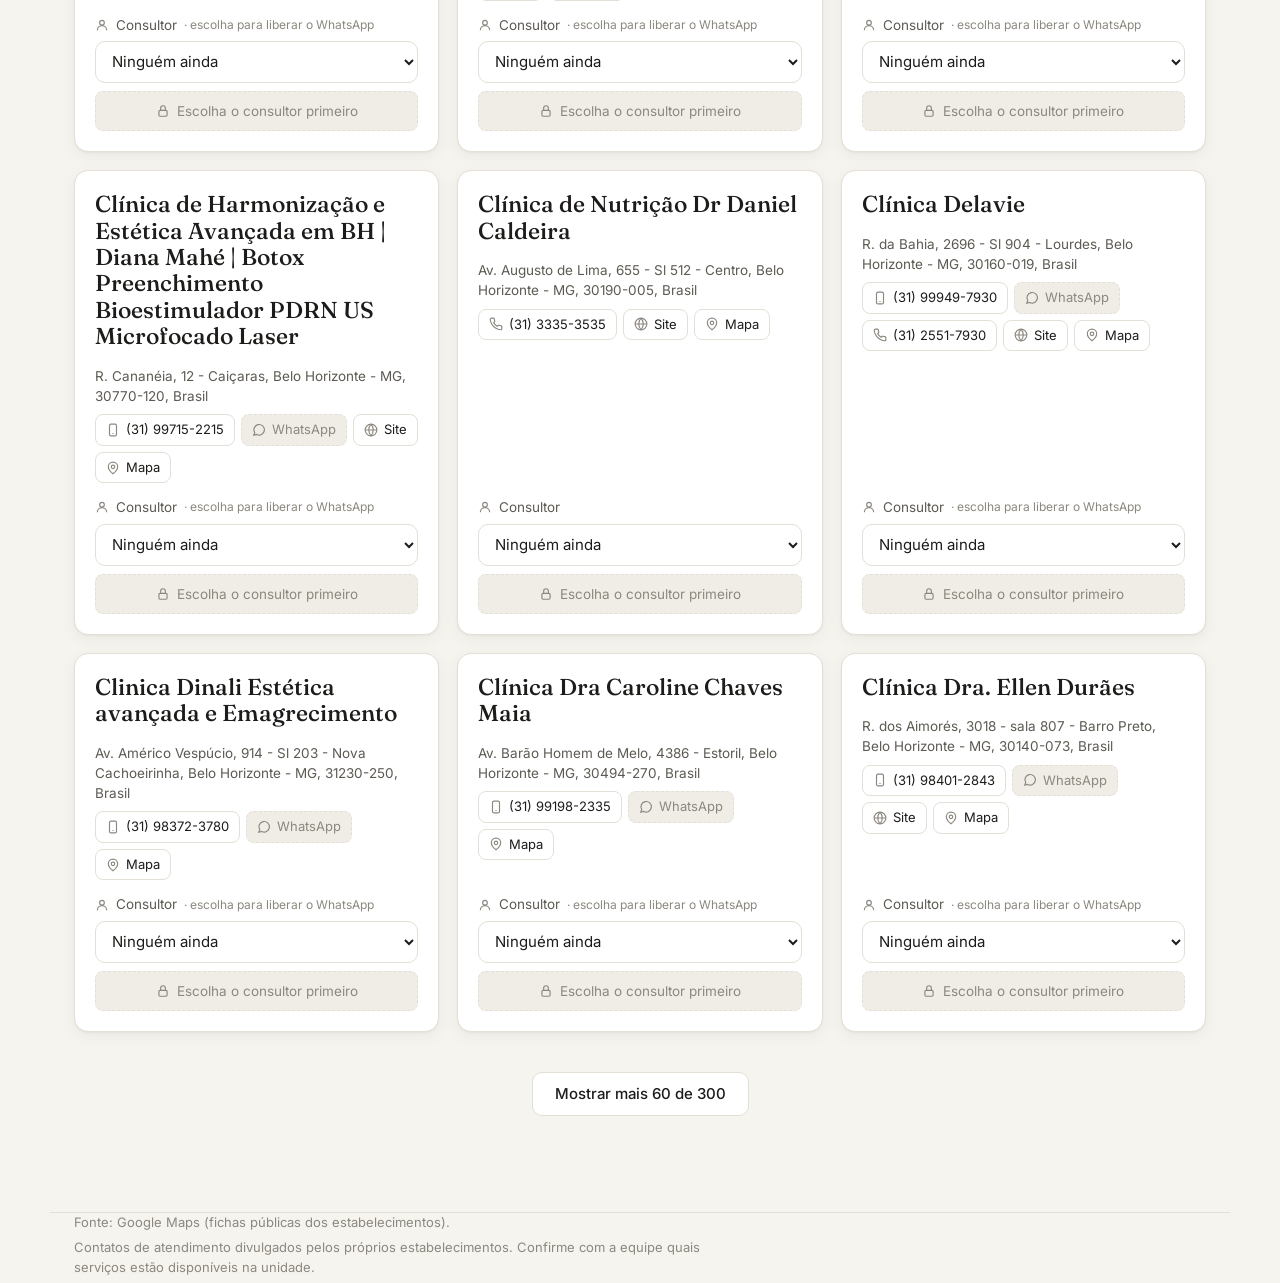
==== commit f300d108: "Favicon: balão de conversa com a cruz médica, nas cores do site Co-Authored-By: Claude Opus 5.5 <nor" ====
--- a/clinicas.html
+++ b/clinicas.html
@@ -4,6 +4,8 @@
 <meta charset="utf-8">
 <meta name="viewport" content="width=device-width, initial-scale=1">
 <meta name="robots" content="noindex, nofollow">
+<link rel="icon" href="favicon.svg" type="image/svg+xml">
+<link rel="apple-touch-icon" href="apple-touch-icon.png">
 <title>Clínicas de emagrecimento em BH</title>
 <link rel="preconnect" href="https://fonts.googleapis.com">
 <link rel="preconnect" href="https://fonts.gstatic.com" crossorigin>
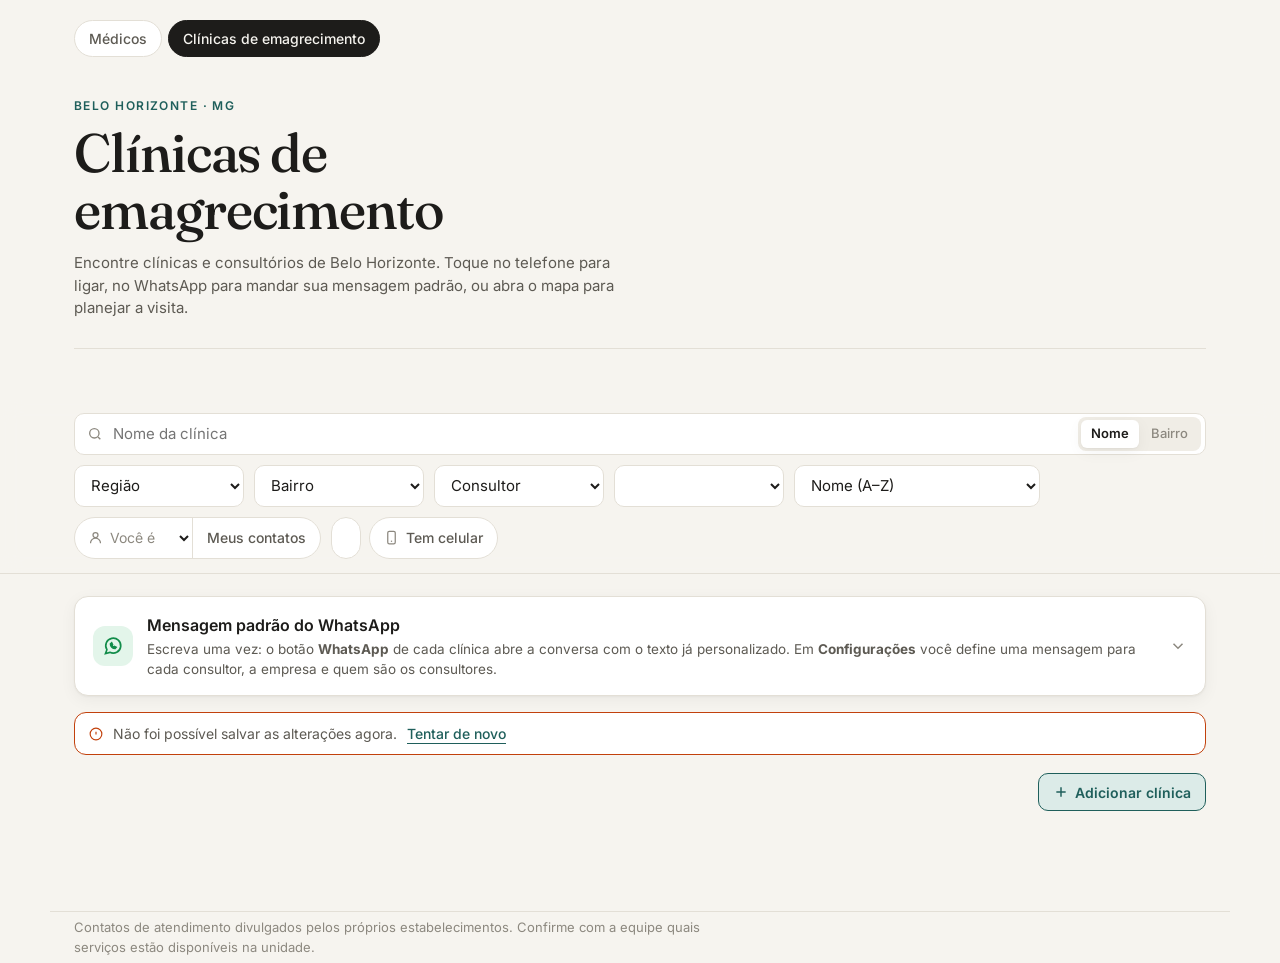
==== commit b6aa866c: "Atualiza versões de estilo.css e comum.js" ====
--- a/clinicas.html
+++ b/clinicas.html
@@ -10,7 +10,7 @@
 <link rel="preconnect" href="https://fonts.googleapis.com">
 <link rel="preconnect" href="https://fonts.gstatic.com" crossorigin>
 <link href="https://fonts.googleapis.com/css2?family=Fraunces:opsz,wght@9..144,500;9..144,600&family=Inter:wght@400;500;600&display=swap" rel="stylesheet">
-<link rel="stylesheet" href="estilo.css?v=9b78fbf4">
+<link rel="stylesheet" href="estilo.css?v=8edf4a8c">
 </head>
 <body>
 <nav class="wrap diretorios" aria-label="Diretórios">
@@ -34,17 +34,18 @@
         <button type="button" data-por="bairro" aria-pressed="false">Bairro</button>
       </span>
     </label>
-    <div class="funil" id="funil" role="group" aria-label="Etapa do contato"></div>
     <div class="filtros">
-      <select id="regiao" aria-label="Região de BH"><option value="">Todas as regiões</option></select>
-      <select id="bairro" aria-label="Bairro"><option value="">Todos os bairros</option></select>
-      <select id="responsavel" aria-label="Consultor do contato"><option value="">Todos os consultores</option></select>
+      <select id="regiao" aria-label="Região de BH"><option value="">Região</option></select>
+      <select id="bairro" aria-label="Bairro"><option value="">Bairro</option></select>
+      <select id="responsavel" aria-label="Consultor do contato"><option value="">Consultor</option></select>
+      <select id="etapa" aria-label="Etapa do contato"></select>
       <select id="ordem" aria-label="Ordenar a lista"></select>
       <div class="quem" role="group" aria-label="Seus contatos">
         <label class="eu"><svg width="15" height="15" viewBox="0 0 24 24" fill="none" stroke="currentColor" stroke-width="2" aria-hidden="true"><circle cx="12" cy="8" r="4"/><path d="M4 21a8 8 0 0 1 16 0"/></svg>Você é <select id="eu" aria-label="Você é (consultor que usa este aparelho)"></select></label>
         <button type="button" class="meus" id="meus" aria-pressed="false">Meus contatos</button>
       </div>
       <div class="chips" role="group" aria-label="Filtros">
+        <button type="button" class="chip retorno" id="retorno" aria-pressed="false" hidden></button>
         <button type="button" class="chip" id="cel" aria-pressed="false">
           <svg width="15" height="15" viewBox="0 0 24 24" fill="none" stroke="currentColor" stroke-width="2" aria-hidden="true"><rect x="6" y="2" width="12" height="20" rx="2.5"/><path d="M11 18h2"/></svg>
           Tem celular
@@ -76,7 +77,7 @@
   <p>Contatos de atendimento divulgados pelos próprios estabelecimentos. Confirme com a equipe quais serviços estão disponíveis na unidade.</p>
 </footer>
 
-<script src="comum.js?v=76e2c644"></script>
+<script src="comum.js?v=2e3d009c"></script>
 <script>
 const MENSAGEM_PADRAO = "Olá! Tudo bem?\n\nEncontrei o contato de *{nome}* e gostaria de saber mais sobre os atendimentos de emagrecimento.\n\nPodemos conversar por aqui?";
 const PAGINA = 60;
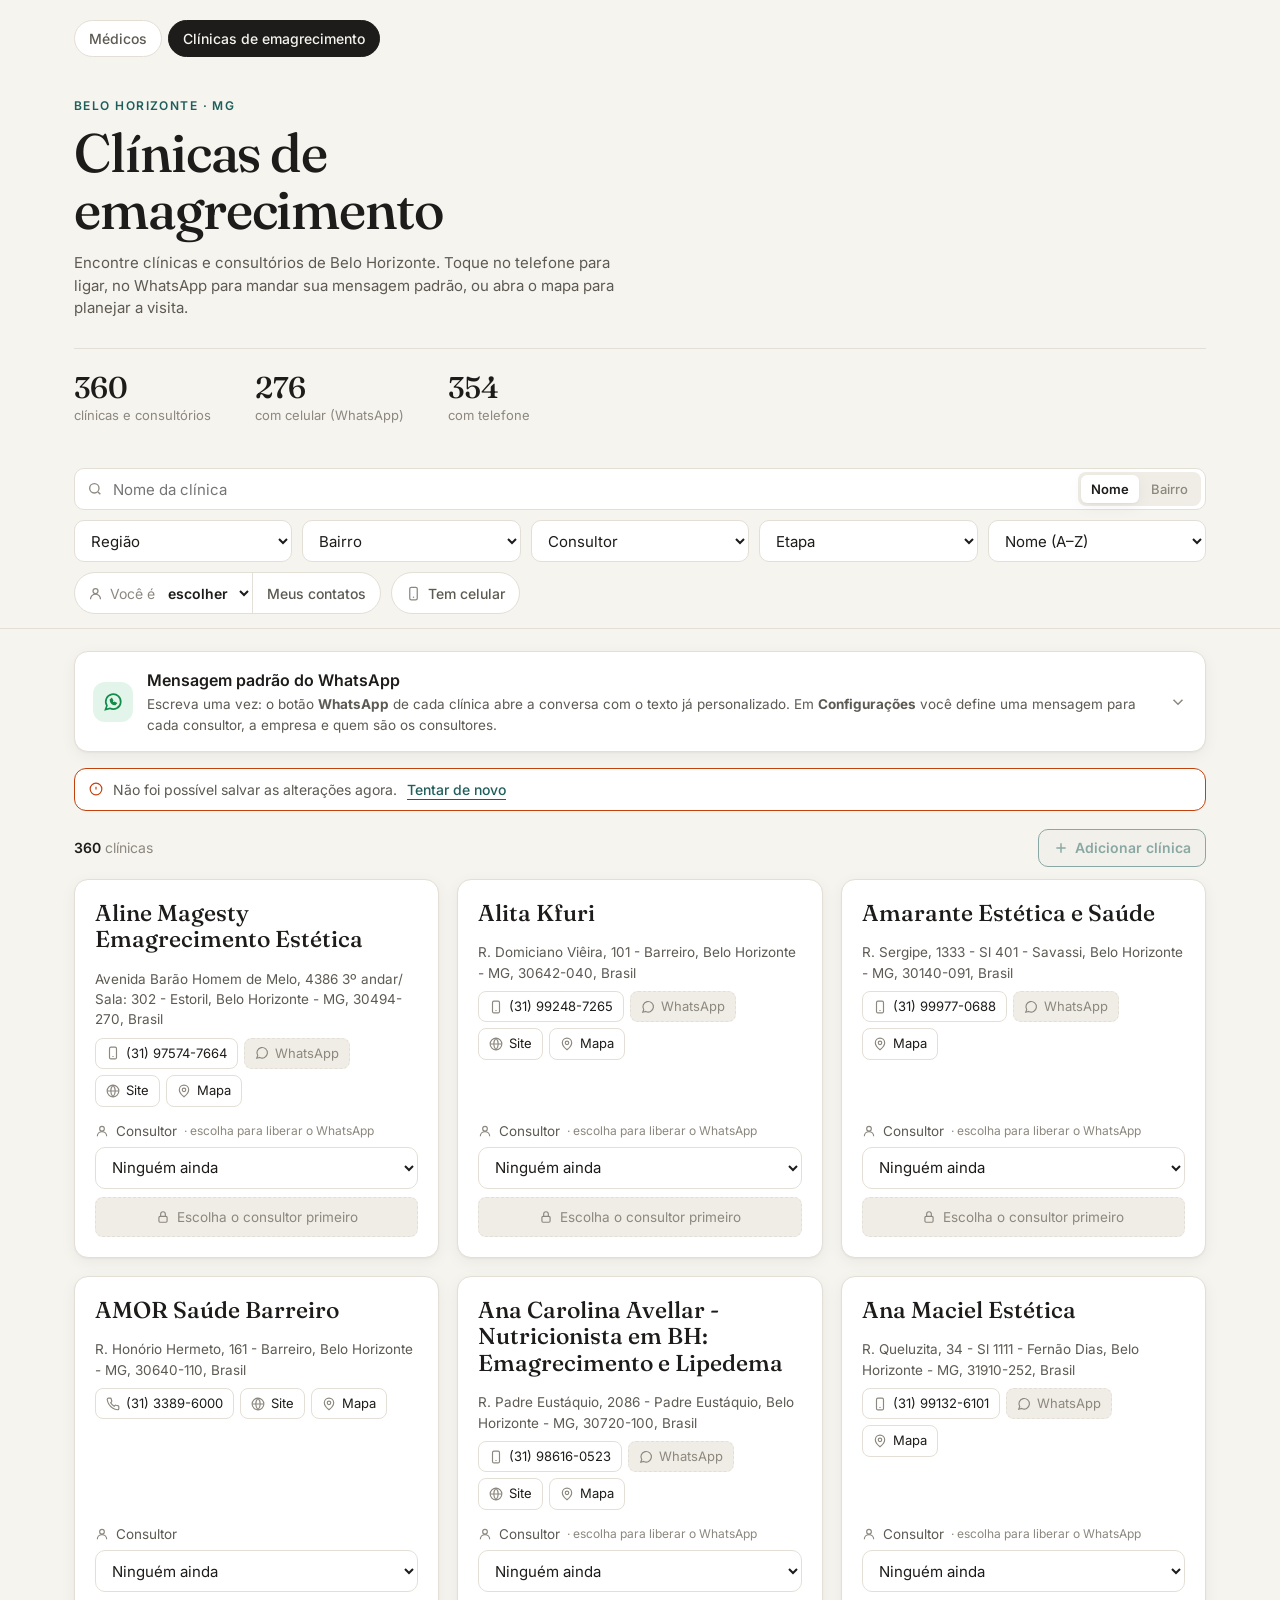
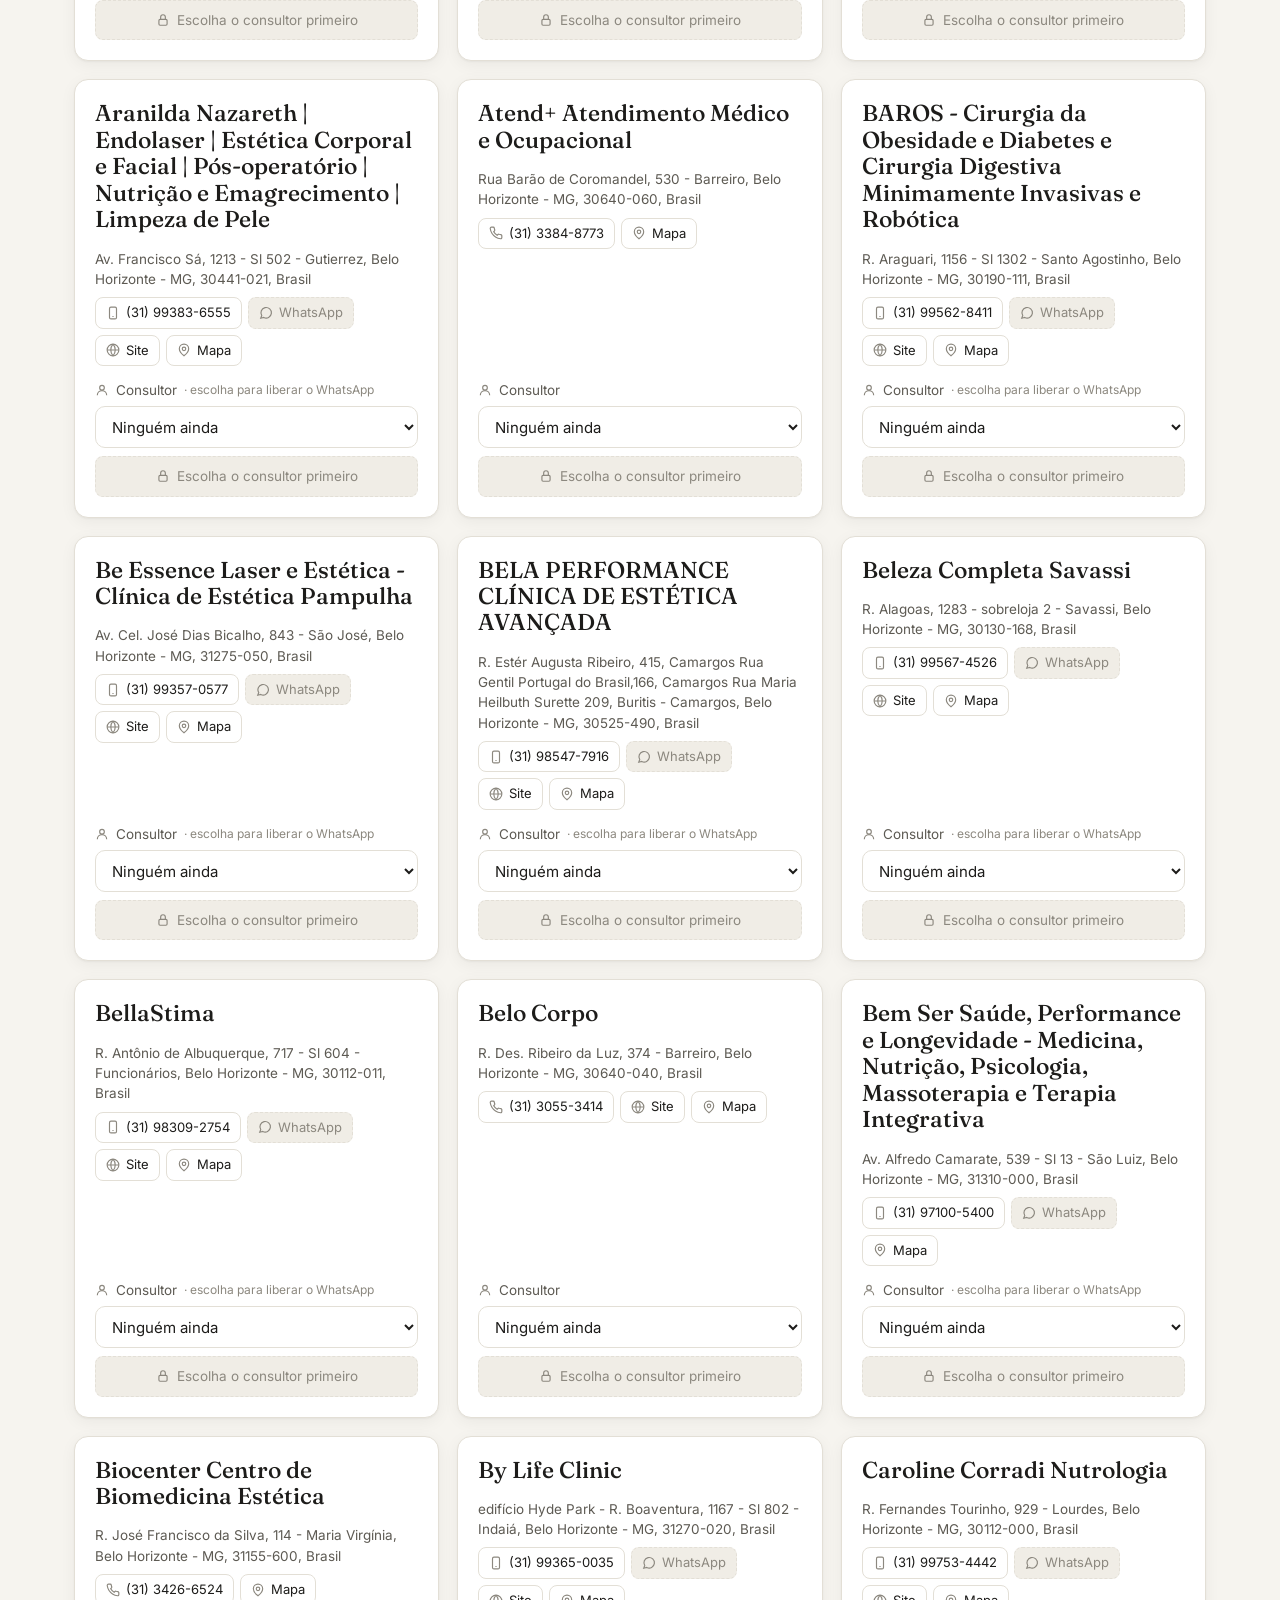
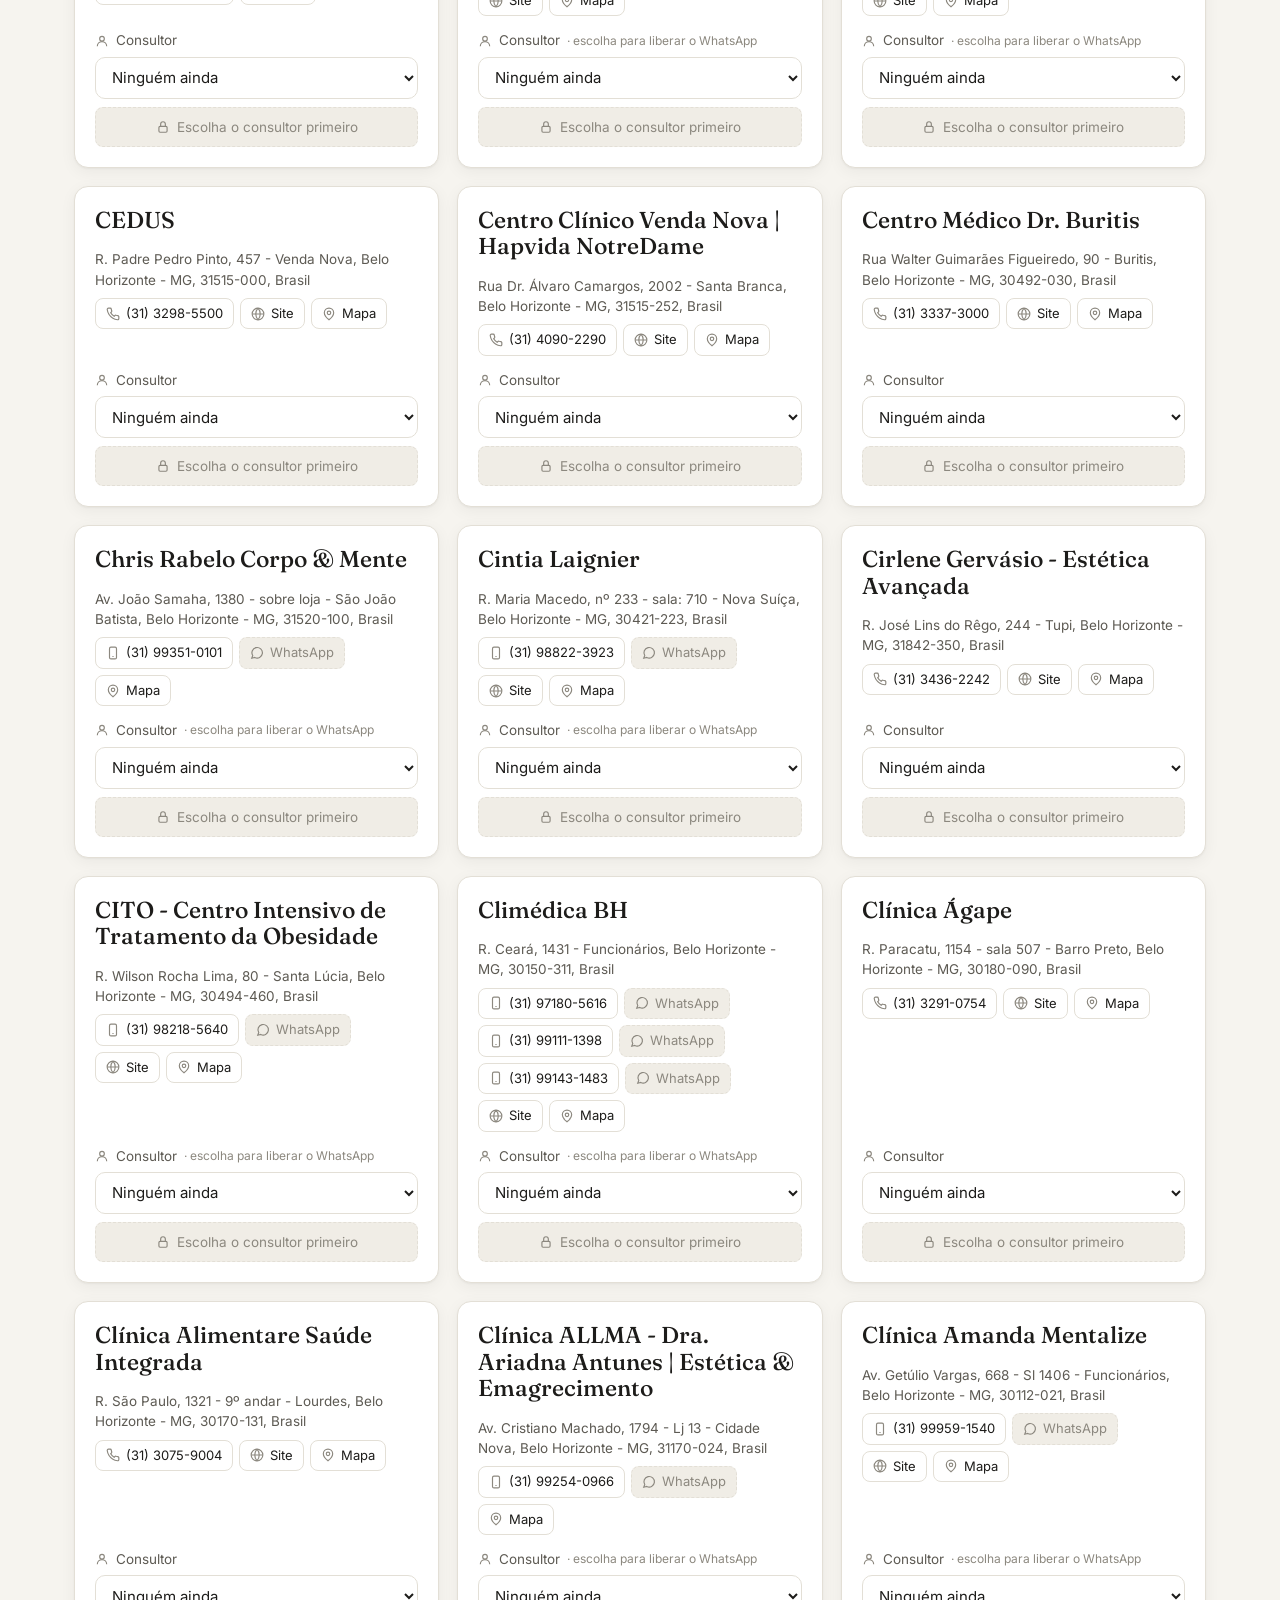
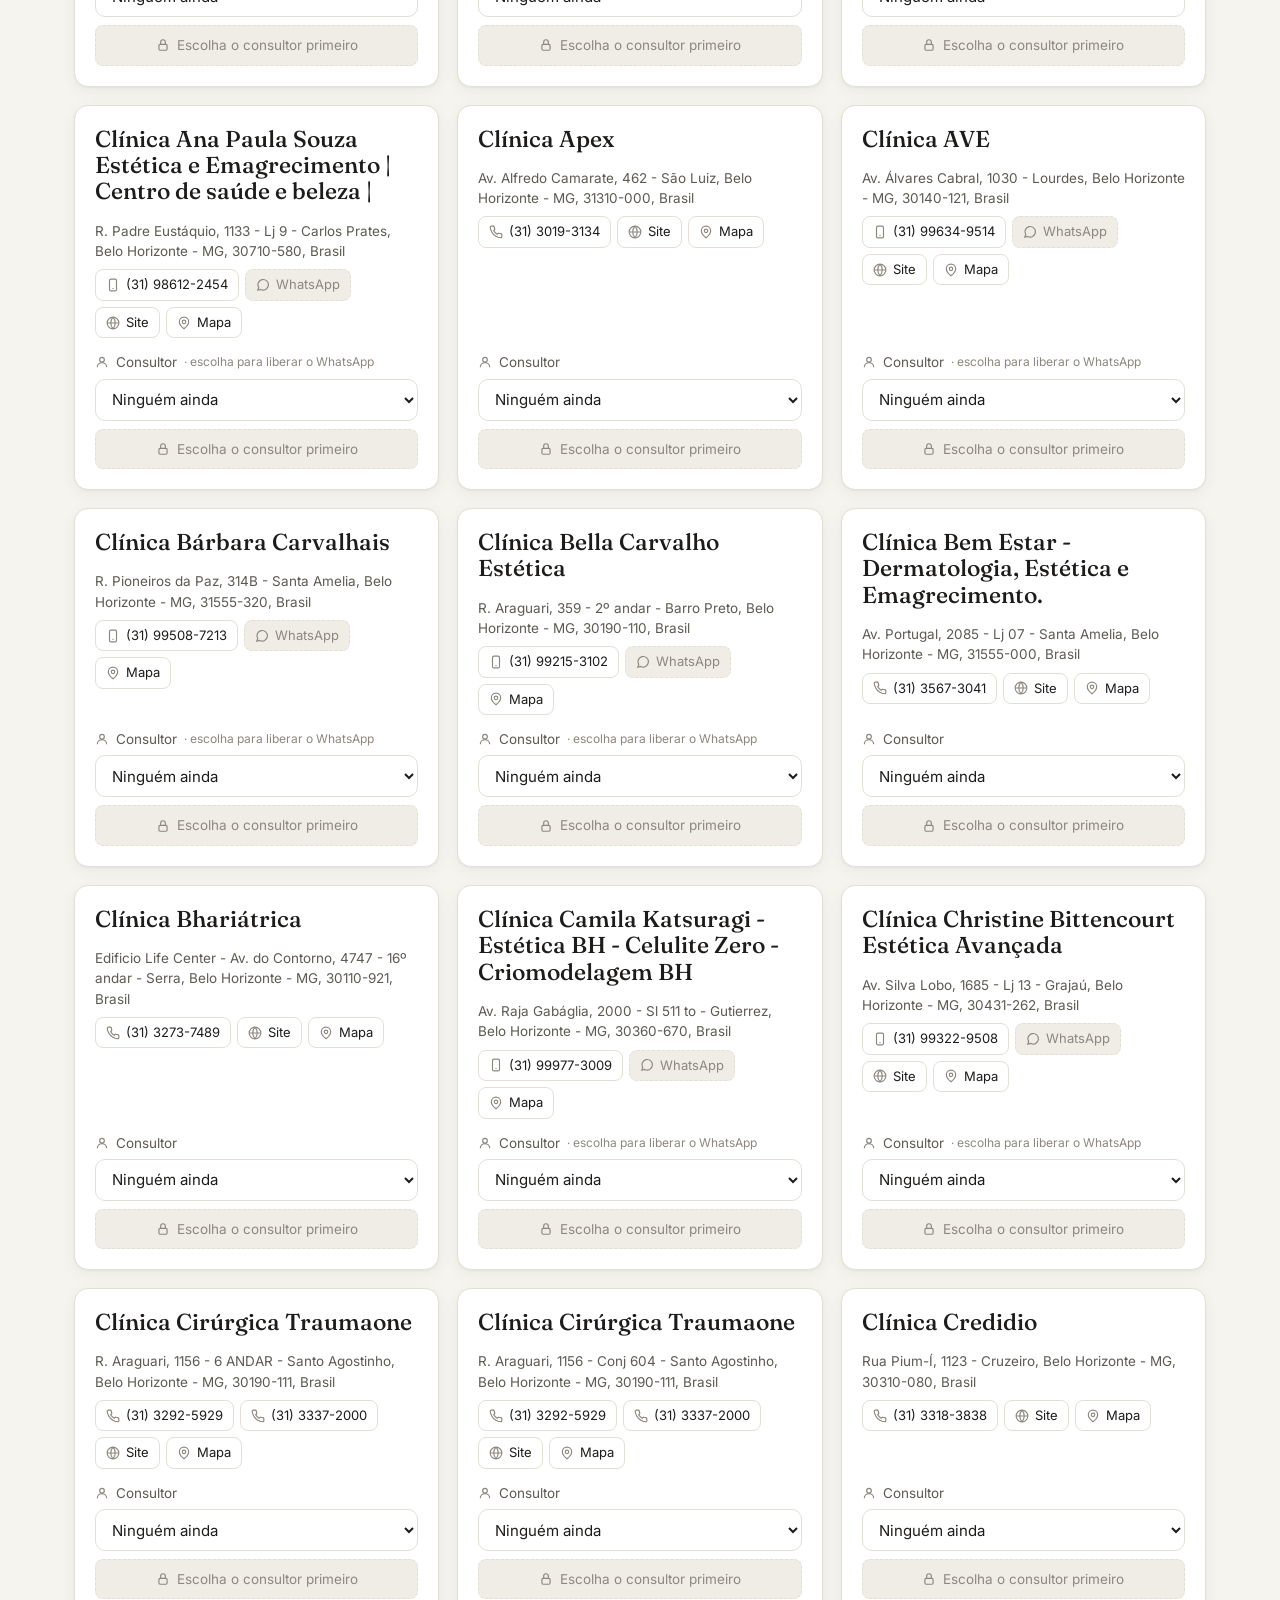
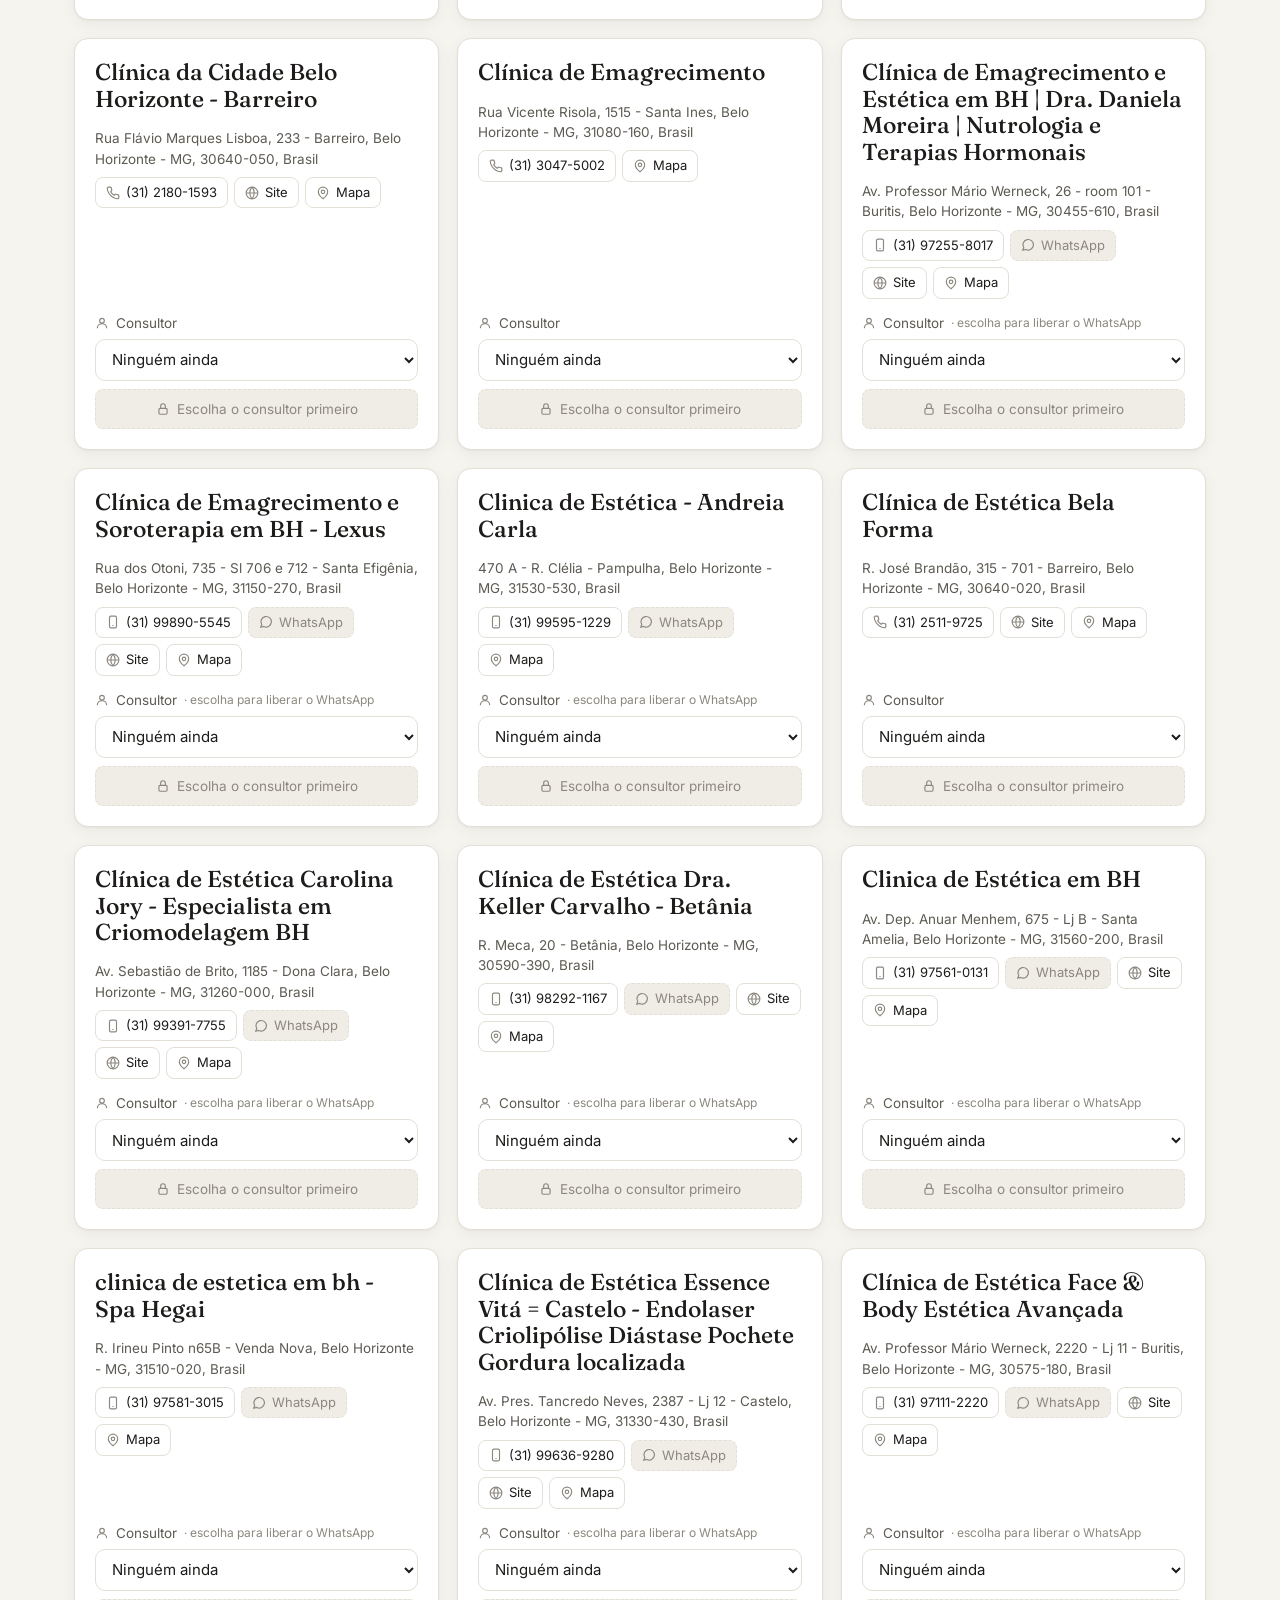
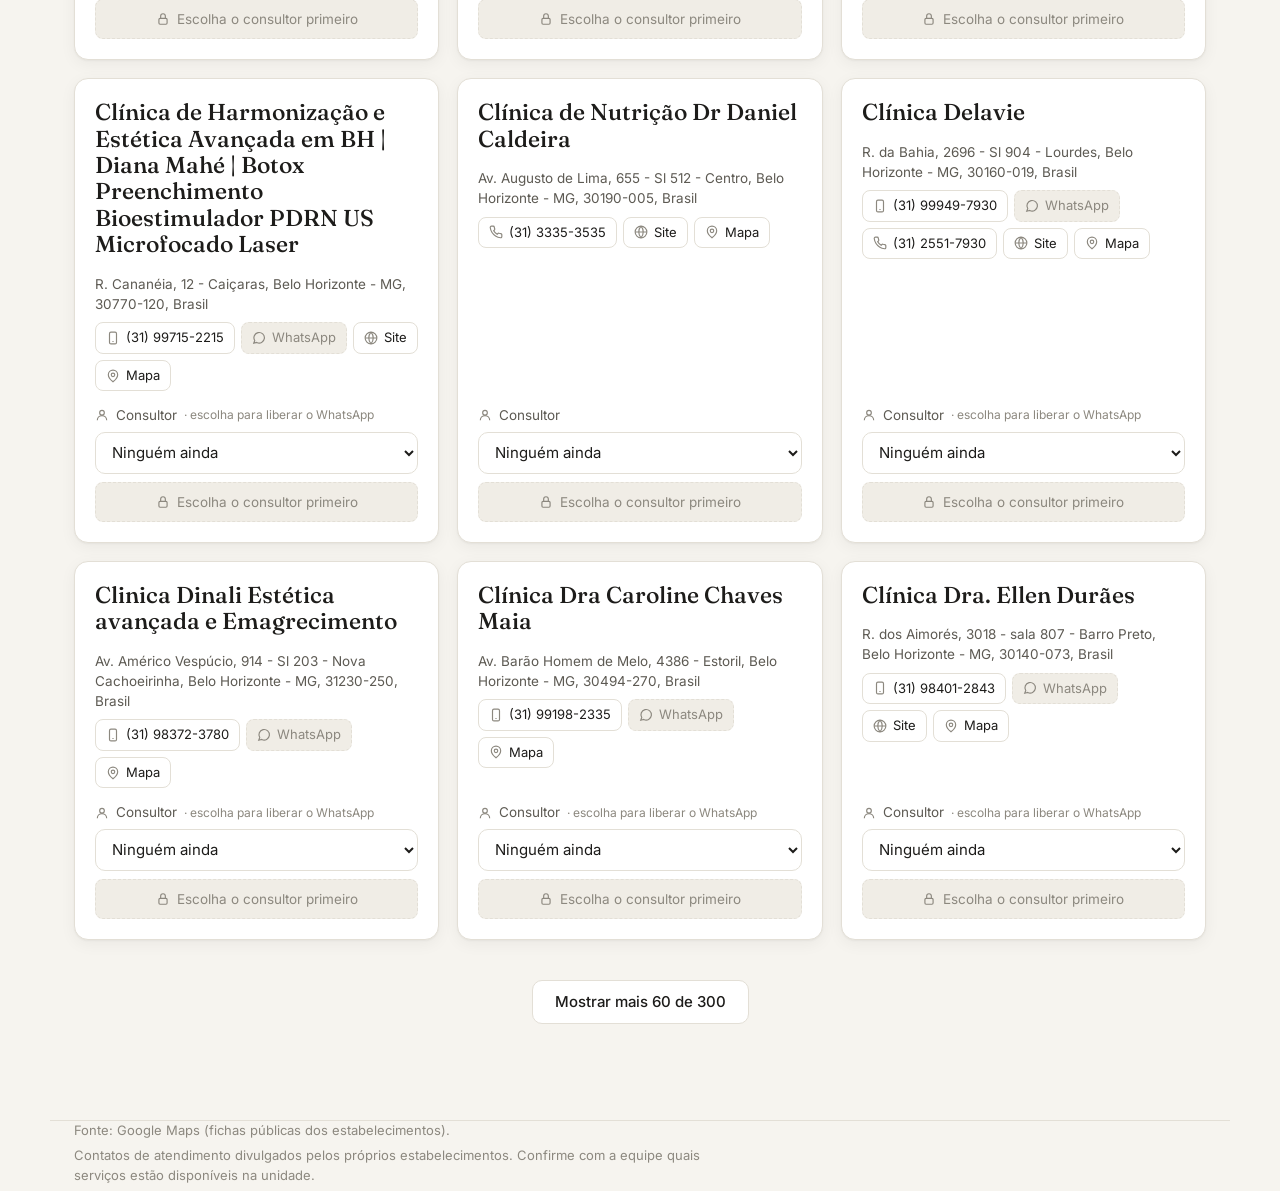
==== commit c46cde0c: "Etapas viram um seletor (com contagem) e o retorno pendente um alerta; cards sem vão, barra mais enx" ====
--- a/clinicas.html
+++ b/clinicas.html
@@ -10,7 +10,7 @@
 <link rel="preconnect" href="https://fonts.googleapis.com">
 <link rel="preconnect" href="https://fonts.gstatic.com" crossorigin>
 <link href="https://fonts.googleapis.com/css2?family=Fraunces:opsz,wght@9..144,500;9..144,600&family=Inter:wght@400;500;600&display=swap" rel="stylesheet">
-<link rel="stylesheet" href="estilo.css?v=8edf4a8c">
+<link rel="stylesheet" href="estilo.css?v=9b78fbf4">
 </head>
 <body>
 <nav class="wrap diretorios" aria-label="Diretórios">
@@ -77,7 +77,7 @@
   <p>Contatos de atendimento divulgados pelos próprios estabelecimentos. Confirme com a equipe quais serviços estão disponíveis na unidade.</p>
 </footer>
 
-<script src="comum.js?v=2e3d009c"></script>
+<script src="comum.js?v=76e2c644"></script>
 <script>
 const MENSAGEM_PADRAO = "Olá! Tudo bem?\n\nEncontrei o contato de *{nome}* e gostaria de saber mais sobre os atendimentos de emagrecimento.\n\nPodemos conversar por aqui?";
 const PAGINA = 60;
--- a/estilo.css
+++ b/estilo.css
@@ -61,11 +61,10 @@
 .stat b { display: block; font-family: Fraunces, Georgia, serif; font-weight: 500; font-size: 30px; line-height: 1.1; font-variant-numeric: tabular-nums; }
 .stat span { font-size: 13px; color: var(--ink-3); }
 
+[hidden] { display: none !important; } /* o atributo vale mesmo em quem tem display próprio (.chip) */
+
 /* Barra de filtros */
-.toolbar {
-  position: sticky; top: 0; z-index: 5; background: color-mix(in srgb, var(--bg) 88%, transparent);
-  backdrop-filter: blur(10px); -webkit-backdrop-filter: blur(10px); border-bottom: 1px solid var(--line);
-}
+.toolbar { border-bottom: 1px solid var(--line); } /* não fica presa no topo: com todos os filtros cobria 1/4 da tela */
 .toolbar .wrap { display: flex; flex-wrap: wrap; gap: 10px; align-items: center; padding-top: 14px; padding-bottom: 14px; }
 .search { flex: 1 1 360px; position: relative; }
 .search svg { position: absolute; left: 13px; top: 50%; transform: translateY(-50%); color: var(--ink-3); pointer-events: none; }
@@ -85,6 +84,7 @@
 }
 .seg button[aria-pressed="true"] { background: var(--ink); color: var(--bg); box-shadow: var(--shadow); }
 .filtros { display: flex; flex-wrap: wrap; gap: 10px; align-items: center; }
+.filtros > select { flex: 1 1 180px; min-width: 0; }
 .chips { display: flex; gap: 8px; }
 .chip {
   display: inline-flex; align-items: center; justify-content: center; gap: 7px; height: 42px; padding: 0 14px;
@@ -100,9 +100,8 @@
 /* Resultados */
 .meta { display: flex; justify-content: space-between; align-items: center; gap: 12px; min-height: 32px; margin: 18px 0 12px; color: var(--ink-3); font-size: 14px; }
 .limpar { border: 0; background: none; padding: 6px 0; font: inherit; font-size: 14px; font-weight: 500; color: var(--accent); cursor: pointer; text-decoration: underline; text-underline-offset: 4px; }
-.limpar[hidden] { display: none; }
 .meta strong { color: var(--ink); font-weight: 600; }
-.grid { display: grid; grid-template-columns: repeat(auto-fill, minmax(330px, 1fr)); gap: 16px; padding-bottom: 40px; }
+.grid { display: grid; grid-template-columns: repeat(auto-fill, minmax(330px, 1fr)); gap: 16px; padding-bottom: 40px; align-items: start; } /* cada card na altura do seu conteúdo: sem vão vazio dentro */
 .card {
   background: var(--surface); border: 1px solid var(--line); border-radius: var(--radius); box-shadow: var(--shadow);
   padding: 20px; display: flex; flex-direction: column; gap: 14px; min-width: 0;
@@ -146,7 +145,6 @@
 .empty, .erro { text-align: center; padding: 64px 20px; color: var(--ink-2); grid-column: 1 / -1; }
 .erro code { background: var(--surface-2); padding: 2px 6px; border-radius: 6px; }
 .more { display: flex; justify-content: center; padding-bottom: 48px; }
-.more[hidden] { display: none; }
 .more button {
   font: inherit; font-weight: 500; border: 1px solid var(--line); background: var(--surface); color: var(--ink);
   height: 44px; padding: 0 22px; border-radius: 10px; cursor: pointer;
@@ -162,13 +160,13 @@
   .stat { background: var(--surface); border: 1px solid var(--line); border-radius: 12px; padding: 9px 12px; }
   .stat b { font-size: 22px; }
   .stat span { font-size: 12.5px; }
-  .toolbar { position: static; backdrop-filter: none; -webkit-backdrop-filter: none; background: none; }
   .toolbar .wrap { padding-top: 4px; }
   .search { flex-basis: 100%; }
   .grid { grid-template-columns: 1fr; }
   .seg { width: 100%; }
   .seg button { flex: 1; padding: 0 8px; }
   .filtros { width: 100%; }
+  .filtros > select { flex: 1 1 calc(50% - 5px); padding: 0 8px 0 10px; font-size: 15px; } /* dois por linha */
   select { width: 100%; }
   .chips { width: 100%; flex-wrap: wrap; }
   .chip { flex: 1 1 auto; padding: 0 12px; }
@@ -189,7 +187,6 @@
 .clinica-corpo { padding: 20px; flex: 1; display: flex; flex-direction: column; }
 .clinica-corpo h3 { font: 500 23px/1.15 Fraunces, Georgia, serif; margin: 0 0 14px; }
 .clinicas-titulo { font: 500 27px/1.2 Fraunces, Georgia, serif; }
-.clinica-card[hidden] { display: none; }
 main:has(.clinicas-grid) { padding-bottom: 48px; }
 .clinica-corpo h3 { overflow-wrap: anywhere; }
 
@@ -413,27 +410,12 @@
 .etapa-info::before { content: "· "; }
 .etapa-info.atrasado { color: #c2410c; font-weight: 600; }
 
-/* Funil na barra: uma etapa por botão, com a contagem */
-.funil { display: flex; gap: 6px; flex: 1 1 100%; overflow-x: auto; scrollbar-width: none; padding: 2px 0; }
-.funil::-webkit-scrollbar { display: none; }
-.funil button {
-  flex: none; display: inline-flex; align-items: center; gap: 7px; height: 36px; padding: 0 12px; border-radius: 999px;
-  border: 1px solid var(--line); background: var(--surface); color: var(--ink-2); font: inherit; font-size: 13.5px; font-weight: 500; cursor: pointer; white-space: nowrap;
-}
-.funil button b { font-weight: 700; color: var(--ink); font-variant-numeric: tabular-nums; }
-.funil button svg { margin-right: -2px; }
-.funil button[class^="etapa-"]::before { content: ""; width: 8px; height: 8px; border-radius: 50%; background: var(--ink-3); }
-.funil .etapa-enviada::before { background: var(--et-enviada) !important; }
-.funil .etapa-respondeu::before { background: var(--et-respondeu) !important; }
-.funil .etapa-interessado::before { background: var(--et-interessado) !important; }
-.funil .etapa-sem_interesse::before { background: var(--et-sem_interesse) !important; }
-.funil .etapa-fechado::before { background: var(--et-fechado) !important; }
-.funil button[aria-pressed="true"] { background: var(--ink); border-color: var(--ink); color: var(--bg); }
-.funil button[aria-pressed="true"] b { color: var(--bg); }
-.funil .retorno.tem { border-color: #c2410c; color: #c2410c; }
-.funil .retorno.tem b { color: #c2410c; }
-.funil .retorno[aria-pressed="true"] { background: #c2410c; border-color: #c2410c; color: #fff; }
-.funil .retorno[aria-pressed="true"] b { color: #fff; }
+/* Filtro de etapa: destacado quando escolhido; "Retorno pendente" em laranja de alerta */
+#etapa.ativo { border-color: var(--accent); color: var(--accent); font-weight: 600; }
+.chip.retorno { border-color: #c2410c; color: #c2410c; }
+.chip.retorno svg { color: currentColor; }
+.chip.retorno:hover { border-color: #c2410c; color: #c2410c; background: color-mix(in srgb, #c2410c 10%, transparent); }
+.chip.retorno[aria-pressed="true"] { background: #c2410c; border-color: #c2410c; color: #fff; }
 
 /* "Você é" + "Meus contatos": uma pílula só, porque um controla o outro */
 .quem {
@@ -465,10 +447,6 @@
   .quem { width: 100%; }
   .eu { flex: 1; }
   .eu select { flex: 1; width: 100%; }
-}
-/* Com mouse, o funil quebra linha em vez de rolar (a rolagem lateral só funciona bem no toque) */
-@media (hover: hover) and (pointer: fine) {
-  .funil { flex-wrap: wrap; overflow: visible; }
 }
 
 /* Adicionar médico/clínica */
